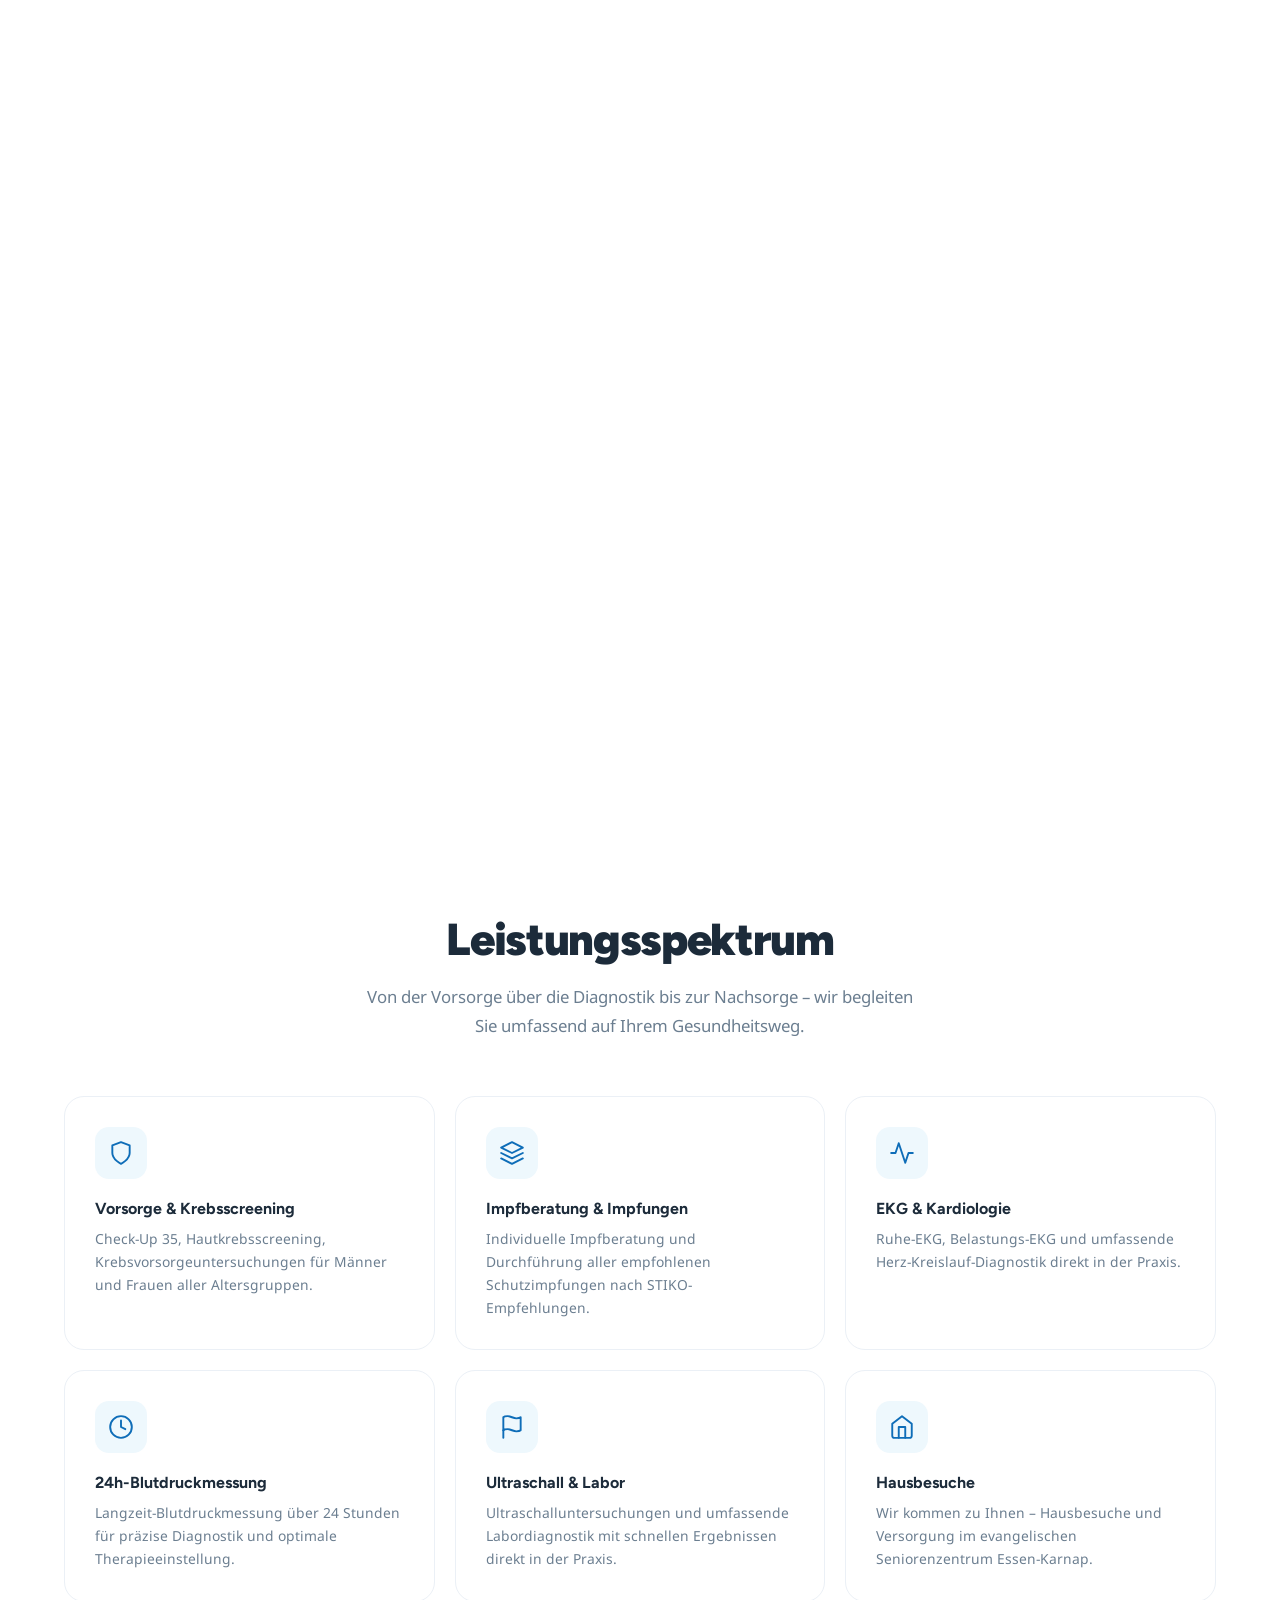
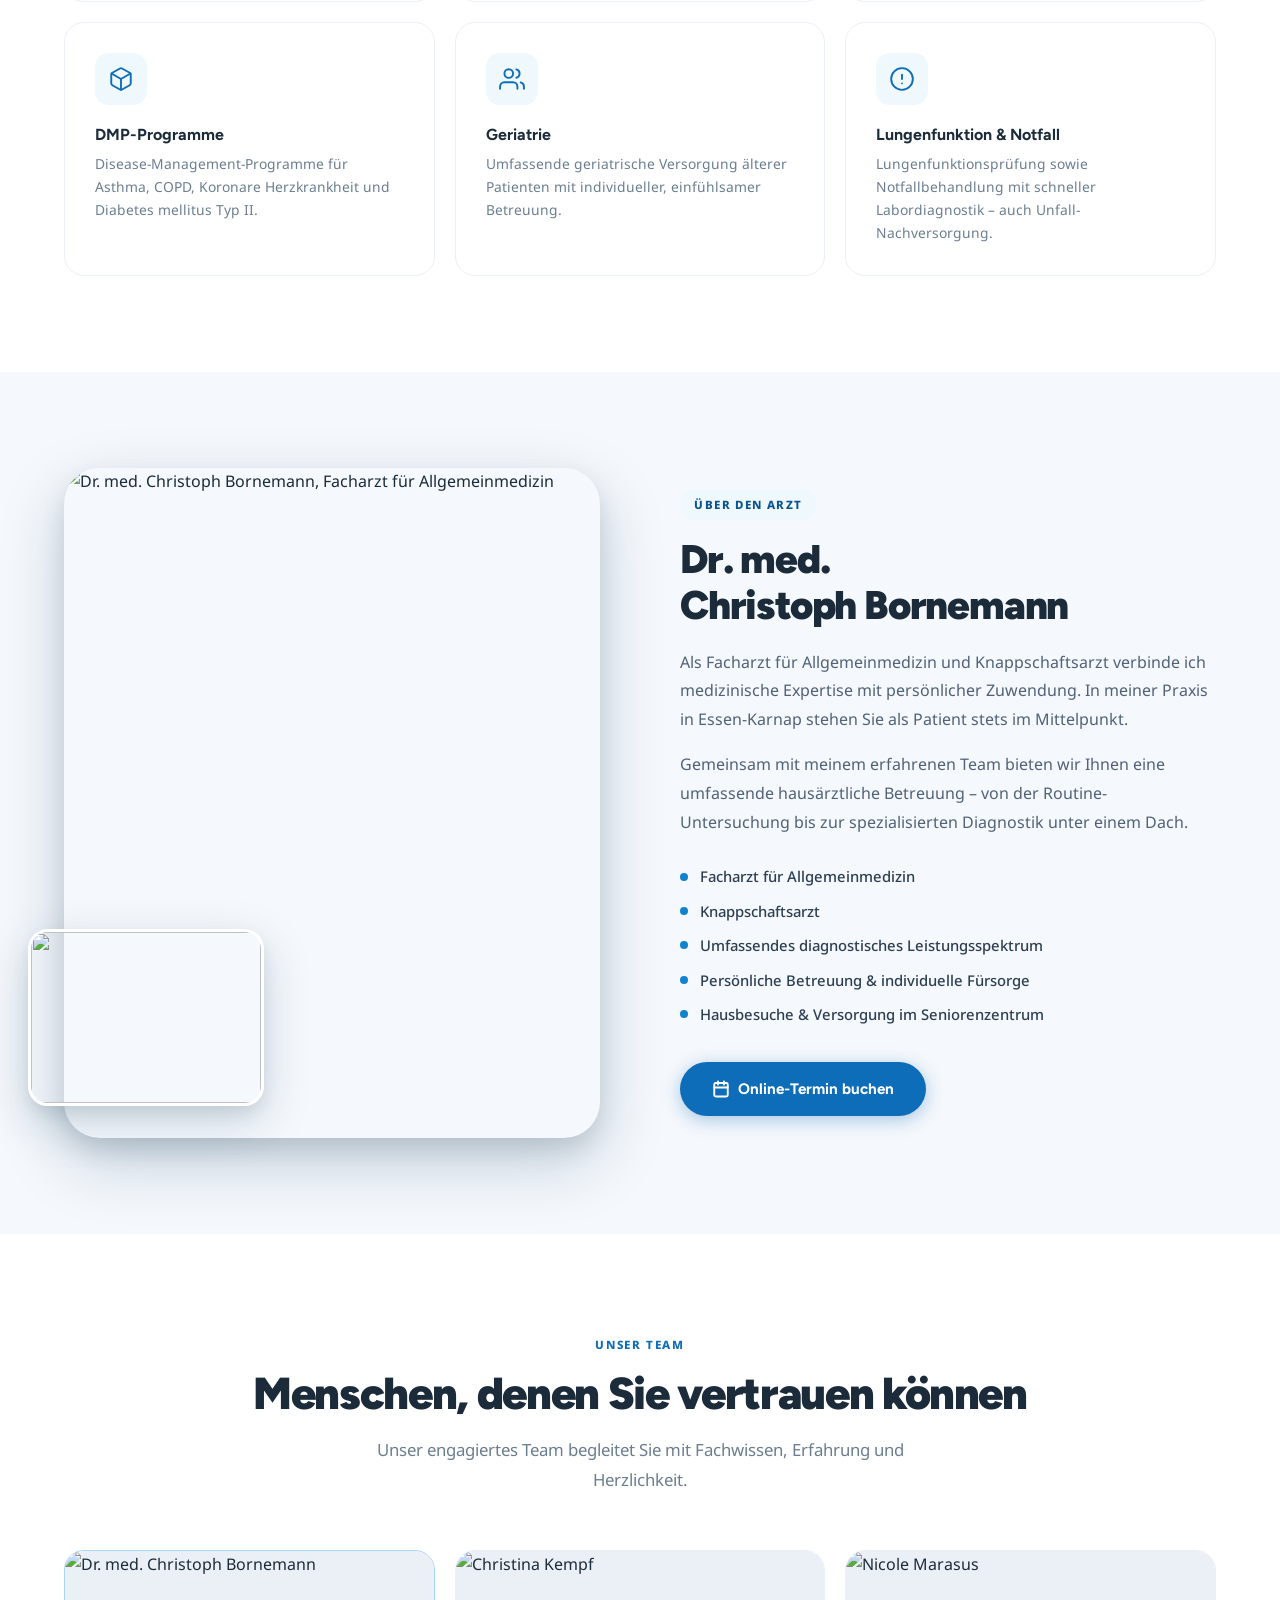
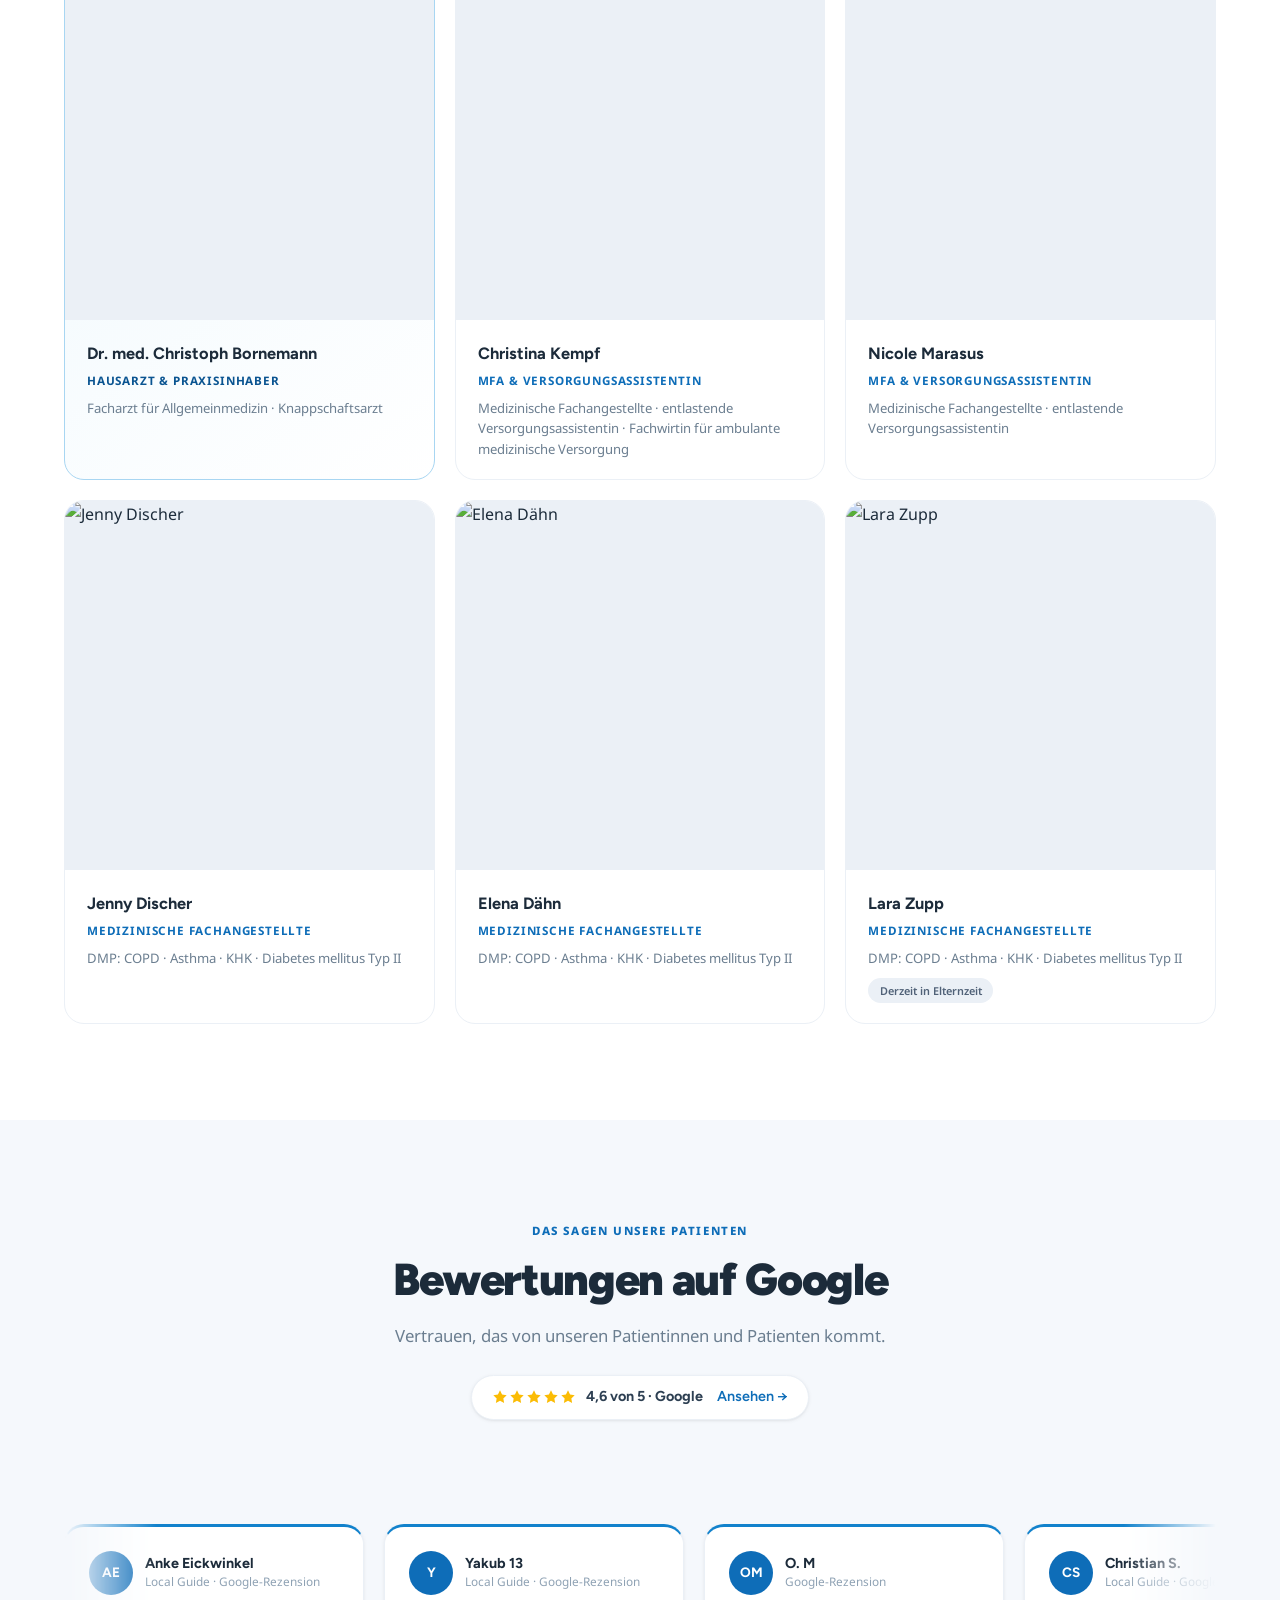
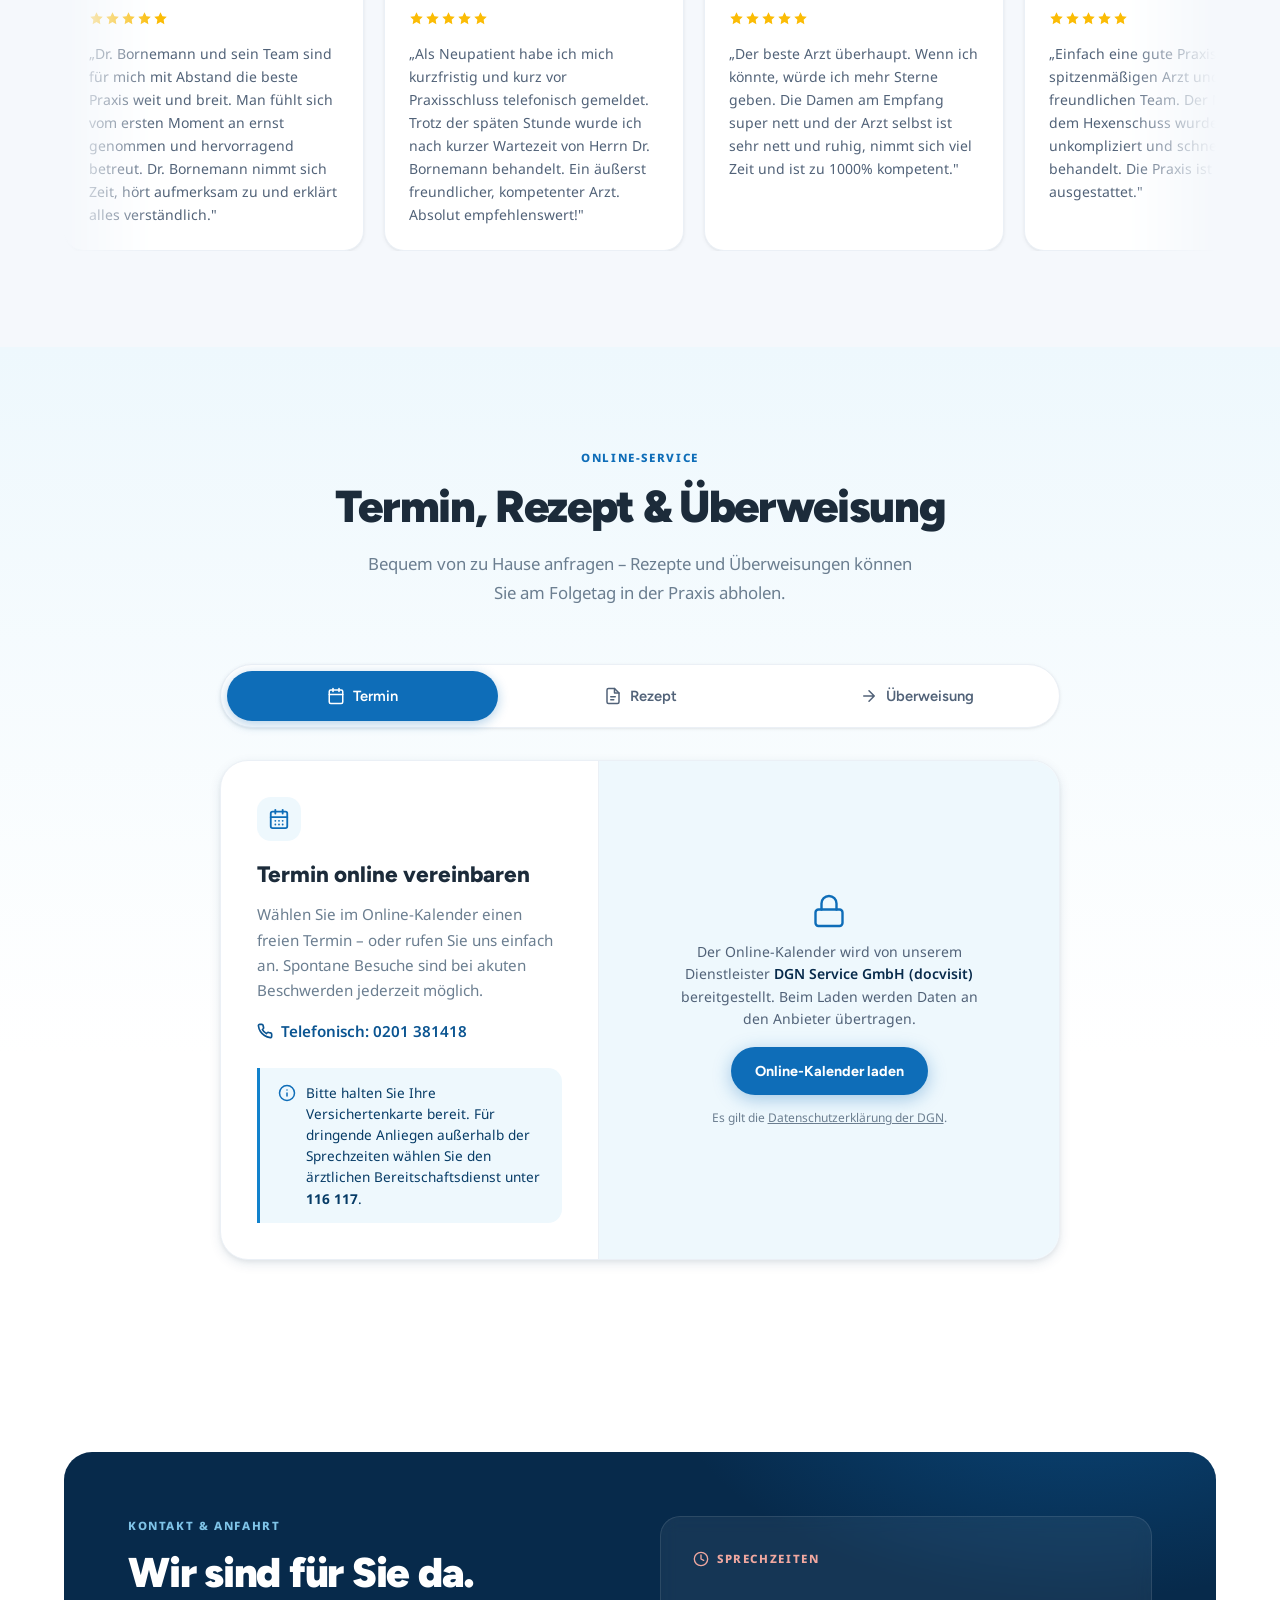
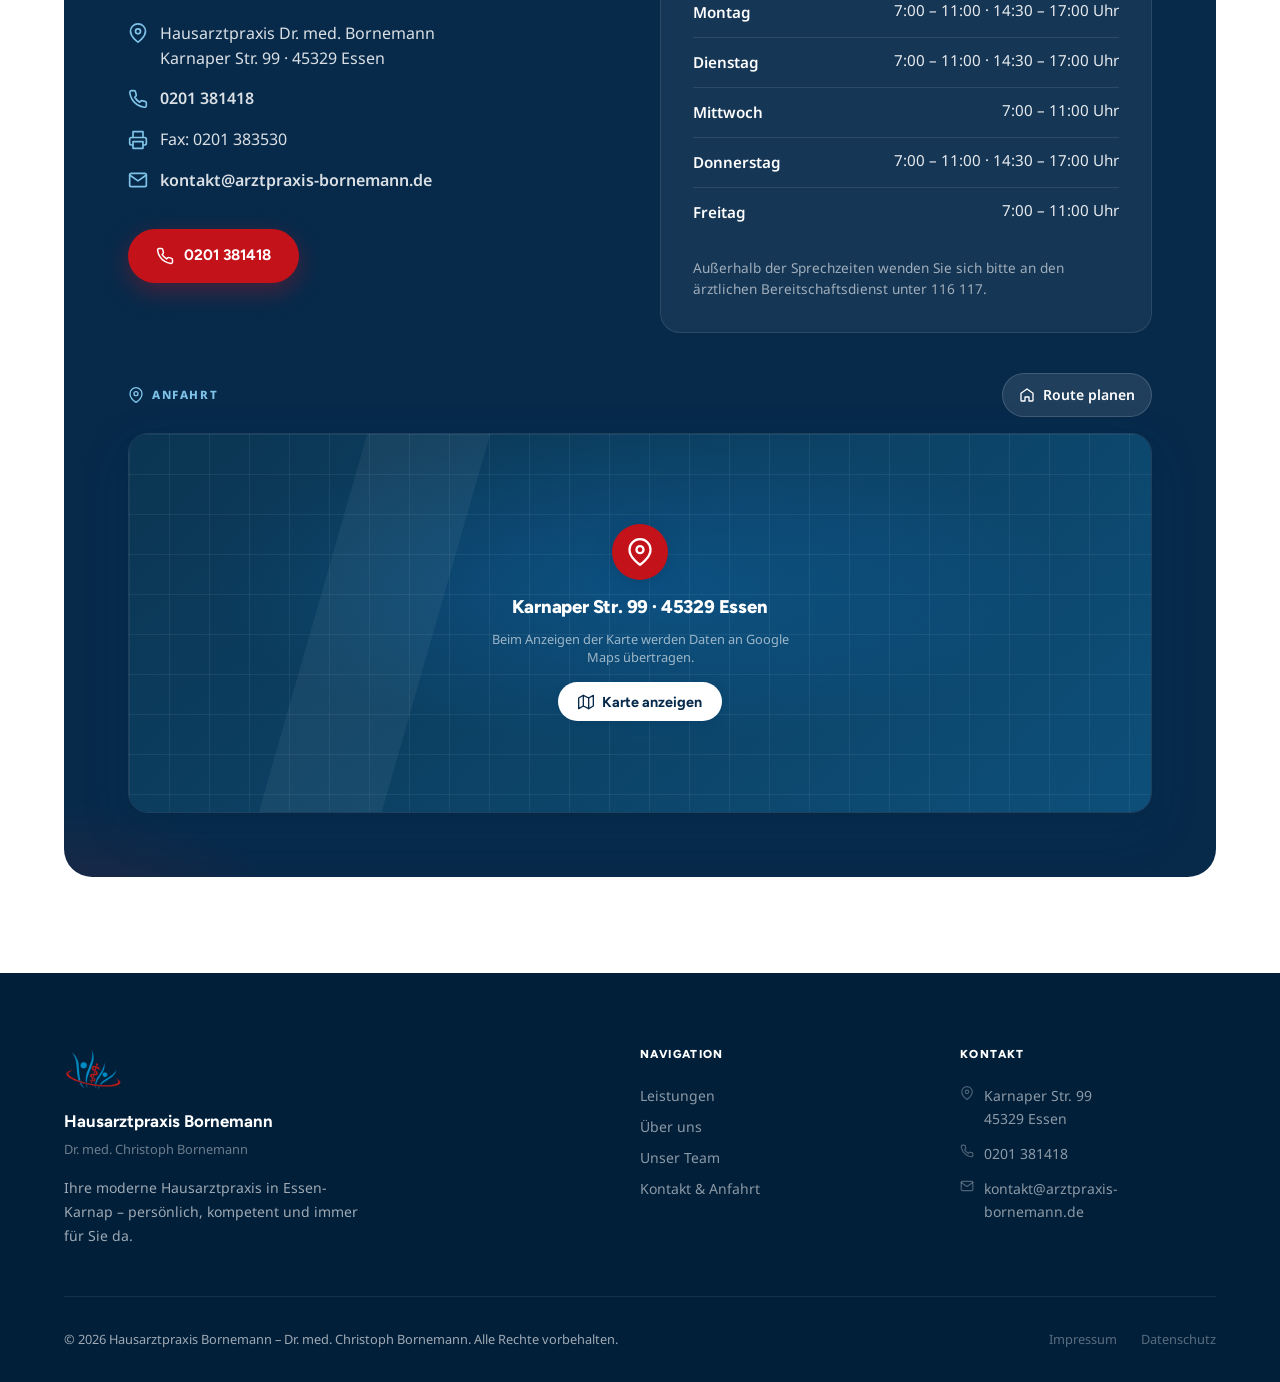
==== index-2.html @ a5355c65 "Variante 2: Footer-Links auf Impressum und Datenschutz setzen" ====
<!DOCTYPE html>
<html lang="de">
<head>
  <meta charset="UTF-8">
  <meta name="viewport" content="width=device-width, initial-scale=1.0">
<meta name="robots" content="noindex, nofollow"><!-- Vorschau auf GitHub Pages – vor dem Livegang entfernen -->
  <meta name="description" content="Hausarztpraxis Bornemann in Essen-Karnap – Dr. med. Christoph Bornemann, Facharzt für Allgemeinmedizin. Persönliche Betreuung, moderne Diagnostik, online Termin vereinbaren.">
  <meta name="theme-color" content="#063B66">
  <title>Hausarztpraxis Bornemann – Dr. med. Christoph Bornemann | Essen</title>

  <link rel="preconnect" href="https://fonts.googleapis.com">
  <link rel="preconnect" href="https://fonts.gstatic.com" crossorigin>
  <link href="https://fonts.googleapis.com/css2?family=Figtree:wght@300;400;500;600;700;800;900&family=Noto+Sans:wght@300;400;500;600;700&display=swap" rel="stylesheet">

  <style>
    /* =========================================
       RESET + CUSTOM PROPERTIES
    ========================================= */
    *, *::before, *::after { box-sizing: border-box; margin: 0; padding: 0; }

    :root {
      --blue-950: #021F3A;
      --blue-900: #072a4b;
      --blue-800: #063B66;
      --blue-700: #0A5491;
      --blue-600: #0E6DB8;
      --blue-500: #1282CC;
      --blue-400: #3A9CD8;
      --blue-300: #6BB8E4;
      --blue-200: #A8D6F2;
      --blue-100: #D6EEFA;
      --blue-50:  #EEF8FD;

      --red-700:  #8F0B12;
      --red-600:  #B01018;
      --red-500:  #C4121A;
      --red-400:  #D63A41;
      --red-100:  #FDE8E9;
      --red-50:   #FFF0F0;

      --gray-950: #0E1923;
      --gray-900: #1C2B3A;
      --gray-800: #2D3F52;
      --gray-700: #3D5166;
      --gray-600: #516278;
      --gray-500: #6B7E90;
      --gray-400: #8FA2B4;
      --gray-300: #B5C4D2;
      --gray-200: #D8E4EE;
      --gray-100: #EBF0F6;
      --gray-50:  #F5F8FC;

      --white:   #FFFFFF;
      --success: #16A34A;

      --font-display: 'Figtree', system-ui, -apple-system, sans-serif;
      --font-body:    'Noto Sans', system-ui, sans-serif;

      --radius-xs: 4px;
      --radius-sm: 8px;
      --radius-md: 14px;
      --radius-lg: 20px;
      --radius-xl: 28px;
      --radius-2xl: 36px;
      --radius-full: 9999px;

      --shadow-xs: 0 1px 2px rgba(0,0,0,.05);
      --shadow-sm: 0 1px 4px rgba(0,0,0,.06), 0 1px 2px rgba(0,0,0,.04);
      --shadow-md: 0 4px 12px rgba(6,59,102,.10), 0 2px 4px rgba(0,0,0,.05);
      --shadow-lg: 0 8px 24px rgba(6,59,102,.14), 0 4px 8px rgba(0,0,0,.06);
      --shadow-xl: 0 16px 48px rgba(6,59,102,.18), 0 8px 16px rgba(0,0,0,.08);
      --shadow-2xl: 0 24px 64px rgba(6,59,102,.22), 0 12px 24px rgba(0,0,0,.10);

      --ease-spring: cubic-bezier(0.16, 1, 0.3, 1);
      --ease-out:    cubic-bezier(0.0, 0, 0.2, 1);
      --ease-in:     cubic-bezier(0.4, 0, 1, 1);

      --nav-h: 76px;
    }

    html {
      scroll-behavior: smooth;
      font-size: 16px;
    }
    body {
      font-family: var(--font-body);
      color: var(--gray-900);
      background: var(--white);
      line-height: 1.65;
      -webkit-font-smoothing: antialiased;
      -moz-osx-font-smoothing: grayscale;
      overflow-x: hidden;
    }
    img  { display: block; max-width: 100%; height: auto; }
    a    { color: inherit; text-decoration: none; }
    ul   { list-style: none; }
    button { cursor: pointer; font-family: inherit; border: none; background: none; }

    /* Skip link */
    .skip-link {
      position: absolute;
      top: -100%;
      left: 1rem;
      padding: .5rem 1rem;
      background: var(--blue-800);
      color: var(--white);
      border-radius: 0 0 var(--radius-sm) var(--radius-sm);
      font-size: .875rem;
      font-weight: 600;
      z-index: 9999;
      transition: top .2s;
    }
    .skip-link:focus { top: 0; }

    /* Utilities */
    .container {
      max-width: 1200px;
      margin: 0 auto;
      padding: 0 1.5rem;
    }
    .sr-only {
      position: absolute;
      width: 1px; height: 1px;
      padding: 0; margin: -1px;
      overflow: hidden;
      clip: rect(0,0,0,0);
      white-space: nowrap;
      border: 0;
    }

    /* =========================================
       SCROLL ANIMATIONS
    ========================================= */
    @media (prefers-reduced-motion: no-preference) {
      .anim-up {
        opacity: 0;
        transform: translateY(28px);
        transition: opacity .65s var(--ease-spring), transform .65s var(--ease-spring);
      }
      .anim-left {
        opacity: 0;
        transform: translateX(-36px);
        transition: opacity .7s var(--ease-spring), transform .7s var(--ease-spring);
      }
      .anim-right {
        opacity: 0;
        transform: translateX(36px);
        transition: opacity .7s var(--ease-spring), transform .7s var(--ease-spring);
      }
      .anim-scale {
        opacity: 0;
        transform: scale(0.96);
        transition: opacity .6s var(--ease-spring), transform .6s var(--ease-spring);
      }
      .anim-up.is-visible,
      .anim-left.is-visible,
      .anim-right.is-visible,
      .anim-scale.is-visible {
        opacity: 1;
        transform: none;
      }
      .d1 { transition-delay: .08s !important; }
      .d2 { transition-delay: .16s !important; }
      .d3 { transition-delay: .24s !important; }
      .d4 { transition-delay: .32s !important; }
      .d5 { transition-delay: .40s !important; }
      .d6 { transition-delay: .48s !important; }
      .d7 { transition-delay: .56s !important; }
    }

    /* =========================================
       NAV
    ========================================= */
    .nav {
      position: fixed;
      inset: 0 0 auto;
      z-index: 900;
      height: var(--nav-h);
      display: flex;
      align-items: center;
      transition:
        background .3s var(--ease-out),
        backdrop-filter .3s var(--ease-out),
        box-shadow .3s var(--ease-out),
        height .3s var(--ease-out);
    }
    .nav > .container { width: 100%; }
    .nav.stuck {
      background: rgba(255,255,255,.94);
      backdrop-filter: blur(20px) saturate(180%);
      -webkit-backdrop-filter: blur(20px) saturate(180%);
      box-shadow: 0 1px 0 rgba(0,0,0,.06), 0 4px 20px rgba(6,59,102,.07);
      height: 62px;
    }
    .nav-wrap {
      height: 100%;
      display: flex;
      align-items: center;
      justify-content: space-between;
      gap: 1.5rem;
    }

    /* Logo */
    .nav-logo {
      display: flex;
      align-items: center;
      gap: .875rem;
      flex-shrink: 0;
    }
    .nav-logo-img {
      width: 58px;
      height: 58px;
      object-fit: contain;
      transition: width .3s, height .3s;
    }
    .nav.stuck .nav-logo-img { width: 46px; height: 46px; }
    .nav-logo-stack {
      display: flex;
      flex-direction: column;
      line-height: 1.25;
    }
    .nav-logo-name {
      font-family: var(--font-display);
      font-weight: 700;
      font-size: .975rem;
      color: var(--blue-900);
    }
    .nav-logo-title {
      font-size: .7rem;
      font-weight: 400;
      color: var(--gray-600);
    }

    /* Desktop links */
    .nav-links {
      display: flex;
      align-items: center;
      gap: .25rem;
    }
    .nav-links a {
      font-family: var(--font-display);
      font-weight: 500;
      font-size: .84rem;
      white-space: nowrap;
      color: var(--gray-700);
      padding: .5rem .6rem;
      border-radius: var(--radius-sm);
      transition: color .15s, background .15s;
      min-height: 44px;
      display: flex;
      align-items: center;
    }
    .nav-links a:hover, .nav-links a:focus-visible {
      color: var(--blue-700);
      background: var(--blue-50);
    }

    /* Nav CTA */
    .nav-cta {
      font-family: var(--font-display);
      font-weight: 700;
      font-size: .85rem;
      padding: .625rem 1.25rem;
      min-height: 44px;
      border-radius: var(--radius-full);
      display: inline-flex;
      align-items: center;
      gap: .4rem;
      white-space: nowrap;
      background: var(--blue-600);
      color: var(--white);
      box-shadow: 0 2px 8px rgba(6,59,102,.18);
      transition: transform .15s var(--ease-spring), box-shadow .15s;
    }
    .nav-cta:hover, .nav-cta:focus-visible {
      transform: translateY(-1px);
      box-shadow: 0 6px 20px rgba(10,84,145,.35);
    }
    .nav-cta svg { flex-shrink: 0; }

    /* Hamburger */
    .nav-burger {
      display: none;
      flex-direction: column;
      gap: 5px;
      width: 44px; height: 44px;
      align-items: center;
      justify-content: center;
      border-radius: var(--radius-sm);
      transition: background .15s;
    }
    .nav-burger:hover { background: var(--blue-50); }
    .nav-burger span {
      display: block;
      width: 22px; height: 2px;
      background: var(--gray-700);
      border-radius: 2px;
      transition: transform .3s, opacity .3s;
    }
    .nav-burger[aria-expanded="true"] span:nth-child(1) { transform: translateY(7px) rotate(45deg); }
    .nav-burger[aria-expanded="true"] span:nth-child(2) { opacity: 0; transform: scaleX(0); }
    .nav-burger[aria-expanded="true"] span:nth-child(3) { transform: translateY(-7px) rotate(-45deg); }

    /* Mobile drawer */
    .nav-drawer {
      position: absolute;
      top: 100%; left: 0; right: 0;
      background: var(--white);
      padding: .75rem 1rem 1.25rem;
      box-shadow: 0 8px 24px rgba(0,0,0,.12);
      border-top: 1px solid var(--gray-100);
      display: none;
      flex-direction: column;
      gap: .25rem;
    }
    .nav-drawer.open { display: flex; }
    .nav-drawer a {
      font-family: var(--font-display);
      font-weight: 500;
      font-size: 1rem;
      color: var(--gray-800);
      padding: .75rem 1rem;
      border-radius: var(--radius-md);
      transition: background .15s, color .15s;
      min-height: 44px;
      display: flex;
      align-items: center;
    }
    .nav-drawer a:hover { background: var(--blue-50); color: var(--blue-700); }
    .nav-drawer .drawer-cta {
      margin-top: .5rem;
      background: var(--blue-600);
      color: var(--white);
      justify-content: center;
      font-weight: 700;
      border-radius: var(--radius-full);
    }
    .nav-drawer .drawer-cta:hover { background: var(--blue-700); }

    /* =========================================
       HERO
    ========================================= */
    .hero {
      position: relative;
      /* the hero photo (assets/team-foto-hero.jpg) is 1421×780 — capping the
         box at 780px keeps cover-fit close to 1:1 so nobody gets cropped out */
      min-height: min(100dvh, 780px);
      display: flex;
      align-items: flex-end;   /* copy sits in the lower half, over the scrubs and the white fade */
      overflow: hidden;
      background: var(--gray-100);
      padding-top: var(--nav-h);
    }
    /* flex child: keep the container full width, otherwise it shrink-wraps
       the copy and floats it to the middle of the photo */
    .hero > .container { width: 100%; }

    /* Full-bleed team photo behind the hero content */
    .hero-bg-photo {
      position: absolute;
      inset: 0;
      z-index: 0;
    }
    .hero-bg-photo picture {
      display: block;
      width: 100%;
      height: 100%;
    }
    .hero-bg-photo img {
      width: 100%;
      height: 100%;
      object-fit: cover;
      /* faces sit in the middle band of the photo — keep them there when
         wide monitors crop the top/bottom edge */
      object-position: center 45%;
    }
    /* No colour wash over the photo — only a soft white veil on the copy
       column so navy text stays readable over the light wall and scrubs,
       plus a thin fade under the transparent nav. Both dissolve to nothing
       before the middle of the frame, so the team stays fully visible. */
    .hero-bg-overlay {
      position: absolute;
      inset: 0;
      background:
        linear-gradient(180deg, rgba(255,255,255,.72) 0%, rgba(255,255,255,0) 18%),
        linear-gradient(0deg, var(--white) 0%, rgba(255,255,255,.55) 9%, rgba(255,255,255,0) 22%),
        linear-gradient(90deg, rgba(255,255,255,.84) 0%, rgba(255,255,255,.68) 28%, rgba(255,255,255,.28) 48%, rgba(255,255,255,0) 64%);
    }

    .hero-inner {
      position: relative;
      z-index: 1;
      display: grid;
      grid-template-columns: minmax(0, 560px);
      padding: 3rem 0 5rem;
      width: 100%;
    }

    /* Hero — Left */
    .hero-pill {
      display: inline-flex;
      align-items: center;
      gap: .5rem;
      padding: .35rem 1rem .35rem .75rem;
      background: rgba(255,255,255,.72);
      border: 1px solid rgba(6,59,102,.14);
      border-radius: var(--radius-full);
      font-size: .78rem;
      font-weight: 600;
      color: var(--blue-900);
      margin-bottom: 1.5rem;
      backdrop-filter: blur(8px);
      letter-spacing: .02em;
    }
    .hero-pulse {
      width: 7px; height: 7px;
      background: var(--success);
      border-radius: 50%;
      flex-shrink: 0;
      animation: pulse 2.2s ease-in-out infinite;
    }
    @keyframes pulse {
      0%, 100% { opacity: 1; box-shadow: 0 0 0 0 rgba(22,163,74,.45); }
      50%       { opacity: .7; box-shadow: 0 0 0 5px rgba(22,163,74,0); }
    }

    .hero-h1 {
      font-family: var(--font-display);
      font-size: clamp(2.4rem, 5.5vw, 4rem);
      font-weight: 900;
      line-height: 1.08;
      color: var(--blue-950);
      letter-spacing: -.03em;
      margin-bottom: 1.375rem;
    }
    .hero-h1 em {
      font-style: normal;
      color: var(--blue-600);
    }

    .hero-lead {
      font-size: 1.075rem;
      color: var(--gray-700);
      line-height: 1.75;
      max-width: 490px;
      margin-bottom: 2.5rem;
    }

    .hero-btns {
      display: flex;
      flex-wrap: wrap;
      gap: .875rem;
    }
    .btn-hero-primary {
      display: inline-flex;
      align-items: center;
      gap: .5rem;
      padding: .9rem 2rem;
      min-height: 52px;
      background: var(--blue-600);
      color: var(--white);
      font-family: var(--font-display);
      font-weight: 700;
      font-size: .95rem;
      border-radius: var(--radius-full);
      box-shadow: 0 4px 20px rgba(6,59,102,.22);
      transition: transform .15s var(--ease-spring), box-shadow .15s, background .15s;
    }
    .btn-hero-primary:hover, .btn-hero-primary:focus-visible {
      background: var(--blue-700);
      transform: translateY(-2px);
      box-shadow: 0 8px 32px rgba(6,59,102,.28);
    }
    .btn-hero-primary:active { transform: translateY(0); }
    .btn-hero-ghost {
      display: inline-flex;
      align-items: center;
      gap: .5rem;
      padding: .9rem 2rem;
      min-height: 52px;
      background: rgba(255,255,255,.78);
      border: 1.5px solid rgba(6,59,102,.16);
      color: var(--blue-900);
      font-family: var(--font-display);
      font-weight: 600;
      font-size: .95rem;
      border-radius: var(--radius-full);
      backdrop-filter: blur(8px);
      transition: background .15s, border-color .15s, transform .15s var(--ease-spring);
    }
    .btn-hero-ghost:hover, .btn-hero-ghost:focus-visible {
      background: var(--white);
      border-color: var(--blue-600);
      transform: translateY(-1px);
    }
    .btn-hero-ghost:active { transform: translateY(0); }

    /* =========================================
       LOADING SCREEN (animated logo)
    ========================================= */
    .loader {
      position: fixed;
      inset: 0;
      z-index: 9999;
      background: var(--white);
      display: flex;
      align-items: center;
      justify-content: center;
      transition: opacity .3s var(--ease-out), visibility .3s var(--ease-out);
    }
    .loader.hidden {
      opacity: 0;
      visibility: hidden;
    }
    .loader video {
      width: min(420px, 78vw);
      height: auto;
      border-radius: var(--radius-lg);
    }
    /* Lock scroll while loader is visible */
    body.loading {
      overflow: hidden;
      height: 100vh;
    }

    /* Hero load animations */
    @media (prefers-reduced-motion: no-preference) {
      .h-anim { opacity: 0; transform: translateY(22px); animation: h-in .7s var(--ease-spring) forwards; }
      .h-anim:nth-child(1) { animation-delay: .05s; }
      .h-anim:nth-child(2) { animation-delay: .13s; }
      .h-anim:nth-child(3) { animation-delay: .21s; }
      .h-anim:nth-child(4) { animation-delay: .29s; }
      .h-anim:nth-child(5) { animation-delay: .37s; }
      @keyframes h-in { to { opacity: 1; transform: none; } }

    }

    /* =========================================
       SECTION SHELL
    ========================================= */
    .section {
      padding: 6rem 0;
    }
    .section-alt { background: var(--gray-50); }

    .section-kicker {
      display: inline-block;
      font-size: .72rem;
      font-weight: 800;
      text-transform: uppercase;
      letter-spacing: .14em;
      color: var(--blue-600);
      margin-bottom: .875rem;
    }
    .section-h2 {
      font-family: var(--font-display);
      font-size: clamp(1.8rem, 4vw, 2.8rem);
      font-weight: 900;
      letter-spacing: -.03em;
      line-height: 1.15;
      color: var(--gray-900);
      margin-bottom: 1rem;
    }
    .section-lead {
      font-size: 1.05rem;
      color: var(--gray-500);
      line-height: 1.75;
      max-width: 560px;
    }
    .section-hdr { text-align: center; margin-bottom: 3.5rem; }
    .section-hdr .section-lead { margin: 0 auto; }

    /* =========================================
       SERVICES GRID
    ========================================= */
    .services-grid {
      display: grid;
      grid-template-columns: repeat(3, 1fr);
      gap: 1.25rem;
    }
    .svc-card {
      background: var(--white);
      border: 1px solid var(--gray-100);
      border-radius: var(--radius-lg);
      padding: 1.875rem;
      transition:
        transform .25s var(--ease-spring),
        box-shadow .25s var(--ease-spring),
        border-color .25s;
    }
    .svc-card:hover {
      transform: translateY(-5px);
      box-shadow: var(--shadow-lg);
      border-color: var(--blue-200);
    }
    .svc-ico {
      width: 52px; height: 52px;
      background: var(--blue-50);
      border-radius: var(--radius-md);
      display: flex;
      align-items: center;
      justify-content: center;
      margin-bottom: 1.25rem;
      color: var(--blue-600);
      transition: background .25s, transform .25s var(--ease-spring);
    }
    .svc-card:hover .svc-ico {
      background: var(--blue-100);
      transform: scale(1.06);
    }
    .svc-ico svg { width: 26px; height: 26px; stroke-width: 1.75; }
    .svc-name {
      font-family: var(--font-display);
      font-weight: 700;
      font-size: 1rem;
      color: var(--gray-900);
      margin-bottom: .5rem;
      line-height: 1.3;
    }
    .svc-desc {
      font-size: .865rem;
      color: var(--gray-500);
      line-height: 1.65;
    }

    /* =========================================
       ABOUT
    ========================================= */
    .about-grid {
      display: grid;
      grid-template-columns: 1fr 1fr;
      gap: 5rem;
      align-items: center;
    }
    .about-frame {
      position: relative;
    }
    .about-img-main {
      border-radius: var(--radius-2xl);
      overflow: hidden;
      aspect-ratio: 4 / 5;
      box-shadow: var(--shadow-2xl);
    }
    .about-img-main img {
      width: 100%; height: 100%;
      object-fit: cover;
      object-position: center top;
      transition: transform .6s var(--ease-spring);
    }
    .about-img-main:hover img { transform: scale(1.03); }

    /* Accent shape */
    .about-accent {
      position: absolute;
      right: -2rem;
      bottom: -2rem;
      width: 60%;
      aspect-ratio: 1;
      background: var(--blue-500);
      border-radius: var(--radius-xl);
      opacity: .1;
      z-index: -1;
    }

    /* Reception inset */
    .about-inset {
      position: absolute;
      bottom: 2rem;
      left: -2.25rem;
      width: 44%;
      border-radius: var(--radius-lg);
      overflow: hidden;
      box-shadow: var(--shadow-xl);
      border: 3px solid var(--white);
      aspect-ratio: 4/3;
    }
    .about-inset img {
      width: 100%; height: 100%;
      object-fit: cover;
    }

    .about-tag {
      display: inline-block;
      background: var(--blue-50);
      color: var(--blue-700);
      font-size: .72rem;
      font-weight: 800;
      text-transform: uppercase;
      letter-spacing: .12em;
      padding: .35rem .9rem;
      border-radius: var(--radius-full);
      margin-bottom: 1rem;
    }
    .about-h2 {
      font-family: var(--font-display);
      font-size: clamp(1.75rem, 3.5vw, 2.5rem);
      font-weight: 900;
      letter-spacing: -.03em;
      line-height: 1.15;
      color: var(--gray-900);
      margin-bottom: 1.25rem;
    }
    .about-p {
      font-size: 1rem;
      color: var(--gray-600);
      line-height: 1.8;
      margin-bottom: 1rem;
    }
    .about-quals {
      display: flex;
      flex-direction: column;
      gap: .625rem;
      margin: 1.75rem 0 2.25rem;
    }
    .about-qual {
      display: flex;
      align-items: center;
      gap: .75rem;
      font-size: .925rem;
      color: var(--gray-800);
      font-weight: 500;
    }
    .about-qual::before {
      content: '';
      width: 8px; height: 8px;
      background: var(--blue-500);
      border-radius: 50%;
      flex-shrink: 0;
    }

    .btn-solid {
      display: inline-flex;
      align-items: center;
      gap: .5rem;
      padding: .9rem 2rem;
      min-height: 52px;
      background: var(--blue-600);
      color: var(--white);
      font-family: var(--font-display);
      font-weight: 700;
      font-size: .95rem;
      border-radius: var(--radius-full);
      box-shadow: 0 4px 18px rgba(14,109,184,.35);
      transition: background .15s, transform .15s var(--ease-spring), box-shadow .15s;
    }
    .btn-solid:hover, .btn-solid:focus-visible {
      background: var(--blue-700);
      transform: translateY(-2px);
      box-shadow: 0 8px 28px rgba(14,109,184,.45);
    }

    /* =========================================
       TEAM
    ========================================= */
    .team-grid {
      display: grid;
      grid-template-columns: repeat(3, 1fr);
      gap: 1.25rem;
    }
    .team-card {
      background: var(--white);
      border-radius: var(--radius-lg);
      overflow: hidden;
      border: 1px solid var(--gray-100);
      transition: transform .25s var(--ease-spring), box-shadow .25s;
    }
    .team-card:hover {
      transform: translateY(-5px);
      box-shadow: var(--shadow-lg);
    }
    .team-thumb {
      aspect-ratio: 1;
      overflow: hidden;
      background: var(--gray-100);
      position: relative;
    }
    .team-thumb img {
      width: 100%; height: 100%;
      object-fit: cover;
      object-position: center top;
      transition: transform .5s var(--ease-spring);
    }
    .team-card:hover .team-thumb img { transform: scale(1.06); }
    .team-info {
      padding: 1.25rem 1.375rem;
    }
    .team-name {
      font-family: var(--font-display);
      font-weight: 700;
      font-size: 1.025rem;
      color: var(--gray-900);
      margin-bottom: .25rem;
    }
    .team-role {
      font-size: .73rem;
      font-weight: 700;
      text-transform: uppercase;
      letter-spacing: .07em;
      color: var(--blue-600);
      margin-bottom: .5rem;
    }
    .team-quals {
      font-size: .82rem;
      color: var(--gray-500);
      line-height: 1.55;
    }
    .team-badge {
      display: inline-block;
      margin-top: .625rem;
      padding: .2rem .7rem;
      background: var(--gray-100);
      color: var(--gray-600);
      font-size: .68rem;
      font-weight: 600;
      border-radius: var(--radius-full);
    }
    .team-card-lead {
      border-color: var(--blue-200);
      background: linear-gradient(145deg, var(--blue-50), var(--white));
    }
    .team-card-lead .team-role { color: var(--blue-700); }

    /* =========================================
       KONTAKT — dark card: address, hours, click-to-load map (matches index.html)
    ========================================= */
    .kontakt-card {
      position: relative;
      overflow: hidden;
      background: var(--blue-900);
      border-radius: 28px;
      color: rgba(255,255,255,.85);
    }
    /* fine grain so the flat navy doesn't band */
    .kontakt-card::after {
      content: ''; position: absolute; inset: 0; pointer-events: none; opacity: .5; mix-blend-mode: multiply;
      background-image: url("data:image/svg+xml,%3Csvg viewBox='0 0 200 200' xmlns='http://www.w3.org/2000/svg'%3E%3Cfilter id='n'%3E%3CfeTurbulence type='fractalNoise' baseFrequency='0.9' numOctaves='2'/%3E%3CfeColorMatrix values='0 0 0 0 0.05 0 0 0 0 0.23 0 0 0 0 0.34 0 0 0 0.035 0'/%3E%3C/filter%3E%3Crect width='200' height='200' filter='url(%23n)'/%3E%3C/svg%3E");
    }
    .kontakt-glow {
      position: absolute; inset: 0; pointer-events: none;
      background:
        radial-gradient(44rem 26rem at 88% -10%, rgba(14,109,184,.45), transparent 60%),
        radial-gradient(30rem 20rem at 0% 110%, rgba(196,18,26,.22), transparent 55%);
    }
    .kontakt-grid {
      position: relative; z-index: 1;
      display: grid; grid-template-columns: 1fr 1fr; gap: 2.5rem;
      padding: 4rem;
    }
    .kontakt-kicker {
      display: block; font-size: .72rem; font-weight: 800; text-transform: uppercase;
      letter-spacing: .14em; color: #7FC4E8; margin-bottom: .875rem;
    }
    .kontakt-h2 {
      font-family: var(--font-display);
      font-size: clamp(1.8rem, 4vw, 2.6rem); font-weight: 900; letter-spacing: -.03em; line-height: 1.15;
      color: var(--white); margin-bottom: 1.5rem;
    }
    .kontakt-adresse { font-style: normal; display: flex; flex-direction: column; gap: 1rem; font-size: 1rem; }
    .kontakt-adresse p { display: flex; gap: .75rem; align-items: flex-start; line-height: 1.55; }
    .kontakt-adresse svg { width: 20px; height: 20px; flex-shrink: 0; color: #7FC4E8; margin-top: .15rem; }
    .kontakt-adresse a { color: inherit; font-weight: 600; transition: color .15s; }
    .kontakt-adresse a:hover, .kontakt-adresse a:focus-visible { color: var(--white); text-decoration: underline; }
    .kontakt-cta {
      margin-top: 2.25rem;
      display: inline-flex; align-items: center; gap: .6rem;
      padding: .9rem 1.75rem; min-height: 52px;
      background: var(--red-500); color: var(--white);
      font-family: var(--font-display); font-weight: 700; font-size: .95rem;
      border-radius: var(--radius-full);
      box-shadow: 0 8px 24px rgba(196,18,26,.35);
      transition: background .15s, transform .15s var(--ease-spring);
    }
    .kontakt-cta:hover, .kontakt-cta:focus-visible { background: var(--red-600); transform: translateY(-2px); }
    .kontakt-cta:active { transform: translateY(0); }
    .kontakt-cta svg { width: 18px; height: 18px; flex-shrink: 0; }

    .kontakt-zeiten {
      align-self: start;
      background: rgba(255,255,255,.06);
      border: 1px solid rgba(255,255,255,.1);
      border-radius: var(--radius-lg);
      padding: 2rem;
      -webkit-backdrop-filter: blur(8px); backdrop-filter: blur(8px);
    }
    .kontakt-zeiten-hd {
      display: flex; align-items: center; gap: .5rem;
      font-size: .72rem; font-weight: 800; text-transform: uppercase; letter-spacing: .14em;
      color: #F0A8A0; margin-bottom: 1.25rem;
    }
    .kontakt-zeiten-hd svg { width: 16px; height: 16px; }
    .kontakt-tbl { width: 100%; border-collapse: collapse; font-size: .95rem; color: rgba(255,255,255,.9); }
    .kontakt-tbl tr { border-bottom: 1px solid rgba(255,255,255,.1); }
    .kontakt-tbl tr:last-child { border-bottom: 0; }
    .kontakt-tbl td { padding: .75rem 0; vertical-align: top; }
    .kontakt-tbl td:first-child { font-weight: 600; color: var(--white); }
    .kontakt-tbl td:last-child { text-align: right; line-height: 1.4; }
    .kontakt-tbl .br-m { display: none; }
    .kontakt-zeiten-note { margin-top: 1.25rem; font-size: .85rem; color: rgba(255,255,255,.6); line-height: 1.55; }

    .kontakt-karte-wrap { grid-column: 1 / -1; }
    .kontakt-karte-hd { display: flex; align-items: center; justify-content: space-between; gap: 1rem; flex-wrap: wrap; margin-bottom: 1rem; }
    .kontakt-karte-hd p {
      display: flex; align-items: center; gap: .5rem;
      font-size: .72rem; font-weight: 800; text-transform: uppercase; letter-spacing: .14em; color: #7FC4E8;
    }
    .kontakt-karte-hd p svg { width: 16px; height: 16px; }
    .kontakt-route {
      display: inline-flex; align-items: center; gap: .5rem;
      font-size: .875rem; font-weight: 600; color: var(--white);
      background: rgba(255,255,255,.1); border: 1px solid rgba(255,255,255,.15);
      padding: .6rem 1rem; border-radius: var(--radius-full);
      transition: background .15s, transform .15s var(--ease-spring);
    }
    .kontakt-route:hover, .kontakt-route:focus-visible { background: rgba(255,255,255,.2); }
    .kontakt-route:active { transform: scale(.97); }
    .kontakt-route svg { width: 16px; height: 16px; }
    .kontakt-karte {
      position: relative; height: 380px;
      border-radius: var(--radius-lg); overflow: hidden;
      border: 1px solid rgba(255,255,255,.1); box-shadow: var(--shadow-xl);
    }
    .kontakt-karte iframe { width: 100%; height: 100%; border: 0; display: block; }
    /* map cover: Google Maps loads only after this click */
    .karten-cover {
      position: absolute; inset: 0; width: 100%; height: 100%;
      display: flex; flex-direction: column; align-items: center; justify-content: center; gap: .75rem;
      text-align: center; padding: 1.5rem; color: var(--white); cursor: pointer;
      background:
        linear-gradient(rgba(255,255,255,.06) 1px, transparent 1px),
        linear-gradient(90deg, rgba(255,255,255,.06) 1px, transparent 1px),
        radial-gradient(60% 60% at 50% 40%, rgba(14,109,184,.35), transparent 70%),
        linear-gradient(140deg, #0b3552, #0d4f79);
      background-size: 40px 40px, 40px 40px, 100% 100%, 100% 100%;
      transition: filter .3s;
    }
    .karten-cover:hover, .karten-cover:focus-visible { filter: brightness(1.1); }
    .karten-cover::after {
      content: ''; position: absolute; left: 18%; top: 0; bottom: 0; width: 12%;
      background: rgba(255,255,255,.05); transform: skewX(-16deg); pointer-events: none;
    }
    .karten-cover > * { position: relative; }
    .karten-pin {
      width: 56px; height: 56px; border-radius: 50%; background: var(--red-500);
      display: flex; align-items: center; justify-content: center; box-shadow: var(--shadow-lg); margin-bottom: .25rem;
    }
    .karten-pin svg { width: 28px; height: 28px; }
    .karten-adresse { font-family: var(--font-display); font-weight: 800; font-size: 1.15rem; letter-spacing: -.01em; }
    .karten-hinweis { font-size: .8rem; color: rgba(255,255,255,.6); max-width: 20rem; }
    .karten-btn {
      margin-top: .25rem; display: inline-flex; align-items: center; gap: .5rem;
      background: var(--white); color: var(--blue-900);
      font-family: var(--font-display); font-weight: 700; font-size: .9rem;
      padding: .65rem 1.25rem; border-radius: var(--radius-full); box-shadow: var(--shadow-md);
      transition: background .15s;
    }
    .karten-cover:hover .karten-btn { background: var(--blue-50); }
    .karten-btn svg { width: 16px; height: 16px; }
    @media (max-width: 1024px) {
      .kontakt-grid { grid-template-columns: 1fr; padding: 3rem; }
    }
    @media (max-width: 768px) {
      .kontakt-grid { padding: 1.5rem; gap: 2rem; }
      .kontakt-zeiten { padding: 1.25rem; }
      .kontakt-tbl { font-size: .9rem; }
      .kontakt-tbl .dot { display: none; }
      .kontakt-tbl .br-m { display: inline; }
      .kontakt-karte { height: 300px; }
    }

    /* =========================================
       FOOTER    /* =========================================
       FOOTER
    ========================================= */
    .footer {
      background: var(--blue-950);
      color: rgba(255,255,255,.62);
      padding: 4.5rem 0 2rem;
    }
    .footer-grid {
      display: grid;
      grid-template-columns: 2fr 1fr 1fr;
      gap: 4rem;
      padding-bottom: 3rem;
      margin-bottom: 2rem;
      border-bottom: 1px solid rgba(255,255,255,.08);
    }
    .footer-logo-img {
      width: 58px;
      margin-bottom: 1.125rem;
    }
    .footer-brand-name {
      font-family: var(--font-display);
      font-weight: 700;
      font-size: 1.05rem;
      color: var(--white);
      margin-bottom: .25rem;
    }
    .footer-brand-sub {
      font-size: .8rem;
      color: rgba(255,255,255,.42);
      margin-bottom: 1rem;
    }
    .footer-brand-desc {
      font-size: .875rem;
      line-height: 1.7;
      max-width: 300px;
    }
    .footer-col-hd {
      font-family: var(--font-display);
      font-size: .72rem;
      font-weight: 800;
      text-transform: uppercase;
      letter-spacing: .12em;
      color: var(--white);
      margin-bottom: 1.25rem;
    }
    .footer-nav {
      display: flex;
      flex-direction: column;
      gap: .5rem;
    }
    .footer-nav a {
      font-size: .875rem;
      color: rgba(255,255,255,.55);
      transition: color .15s;
    }
    .footer-nav a:hover { color: var(--white); }
    .footer-contact-row {
      display: flex;
      gap: .625rem;
      align-items: flex-start;
      font-size: .875rem;
      color: rgba(255,255,255,.55);
      margin-bottom: .75rem;
    }
    .footer-contact-row svg {
      flex-shrink: 0;
      margin-top: .15rem;
      color: rgba(255,255,255,.3);
    }
    /* let long text (e-mail address) shrink & wrap instead of overflowing */
    .footer-contact-row span {
      min-width: 0;
      overflow-wrap: anywhere;
    }
    .footer-contact-row a { color: inherit; }
    .footer-contact-row a:hover { color: rgba(255,255,255,.9); }
    .footer-bottom {
      display: flex;
      justify-content: space-between;
      align-items: center;
      gap: 1rem;
      flex-wrap: wrap;
      font-size: .8rem;
    }
    .footer-legal {
      display: flex;
      gap: 1.5rem;
    }
    .footer-legal a {
      color: rgba(255,255,255,.35);
      transition: color .15s;
    }
    .footer-legal a:hover { color: rgba(255,255,255,.65); }

    /* =========================================
       SERVICE / ANFRAGEN
    ========================================= */
    .section-service {
      background: linear-gradient(180deg, var(--blue-50) 0%, var(--white) 70%);
    }
    .svc-shell {
      max-width: 840px;
      margin: 0 auto;
    }

    /* Tabs */
    .svc-tablist {
      display: flex;
      gap: .4rem;
      background: var(--white);
      border: 1px solid var(--gray-100);
      border-radius: var(--radius-full);
      padding: .4rem;
      box-shadow: var(--shadow-sm);
      margin-bottom: 2rem;
    }
    .svc-tab {
      flex: 1;
      display: flex;
      align-items: center;
      justify-content: center;
      gap: .5rem;
      padding: .75rem 1rem;
      min-height: 50px;
      border-radius: var(--radius-full);
      font-family: var(--font-display);
      font-weight: 600;
      font-size: .92rem;
      color: var(--gray-600);
      transition: background .2s, color .2s, box-shadow .2s;
    }
    .svc-tab svg { width: 18px; height: 18px; flex-shrink: 0; }
    .svc-tab:hover:not([aria-selected="true"]) {
      background: var(--blue-50);
      color: var(--blue-700);
    }
    .svc-tab[aria-selected="true"] {
      background: var(--blue-600);
      color: var(--white);
      box-shadow: 0 3px 12px rgba(14,109,184,.32);
    }

    .svc-panel { animation: svc-fade .4s var(--ease-out); }
    @keyframes svc-fade {
      from { opacity: 0; transform: translateY(10px); }
      to   { opacity: 1; transform: none; }
    }

    /* Form card */
    .form-card {
      background: var(--white);
      border: 1px solid var(--gray-100);
      border-radius: var(--radius-xl);
      padding: 2.25rem;
      box-shadow: var(--shadow-md);
    }
    .form-card h3 {
      font-family: var(--font-display);
      font-weight: 800;
      font-size: 1.4rem;
      color: var(--gray-900);
      margin-bottom: .5rem;
    }
    .form-card > p.form-lead {
      font-size: .95rem;
      color: var(--gray-500);
      line-height: 1.65;
      margin-bottom: 1.5rem;
    }
    .form-note {
      display: flex;
      gap: .65rem;
      align-items: flex-start;
      padding: .9rem 1.1rem;
      background: var(--blue-50);
      border-left: 3px solid var(--blue-500);
      border-radius: 0 var(--radius-md) var(--radius-md) 0;
      font-size: .85rem;
      color: var(--blue-800);
      line-height: 1.55;
      margin-bottom: 1.75rem;
    }
    .form-note svg { flex-shrink: 0; margin-top: .1rem; color: var(--blue-600); }

    .form-row {
      display: grid;
      grid-template-columns: 1fr 1fr;
      gap: 1.15rem;
    }
    .field { margin-bottom: 1.2rem; }
    .field label {
      display: block;
      font-family: var(--font-display);
      font-weight: 600;
      font-size: .85rem;
      color: var(--gray-800);
      margin-bottom: .45rem;
    }
    .field .req { color: var(--red-500); }
    .field input,
    .field select,
    .field textarea {
      width: 100%;
      padding: .75rem .9rem;
      min-height: 50px;
      border: 1.5px solid var(--gray-200);
      border-radius: var(--radius-md);
      font-family: var(--font-body);
      font-size: .95rem;
      color: var(--gray-900);
      background: var(--white);
      transition: border-color .15s, box-shadow .15s;
    }
    .field textarea { min-height: 110px; resize: vertical; line-height: 1.6; }
    .field input:focus,
    .field select:focus,
    .field textarea:focus {
      outline: none;
      border-color: var(--blue-500);
      box-shadow: 0 0 0 3px var(--blue-100);
    }
    .field-hint {
      font-size: .78rem;
      color: var(--gray-400);
      margin-top: .35rem;
    }

    .consent {
      display: flex;
      gap: .7rem;
      align-items: flex-start;
      margin: .25rem 0 1.6rem;
    }
    .consent input {
      width: 20px; height: 20px;
      margin-top: .15rem;
      flex-shrink: 0;
      accent-color: var(--blue-600);
      cursor: pointer;
    }
    .consent label {
      font-size: .82rem;
      color: var(--gray-600);
      line-height: 1.55;
    }

    .form-submit {
      display: inline-flex;
      align-items: center;
      justify-content: center;
      gap: .5rem;
      width: 100%;
      padding: .95rem 2rem;
      min-height: 54px;
      background: var(--blue-600);
      color: var(--white);
      font-family: var(--font-display);
      font-weight: 700;
      font-size: .98rem;
      border-radius: var(--radius-full);
      box-shadow: 0 4px 18px rgba(14,109,184,.32);
      transition: background .15s, transform .15s var(--ease-spring), box-shadow .15s;
    }
    .form-submit:hover, .form-submit:focus-visible {
      background: var(--blue-700);
      transform: translateY(-2px);
      box-shadow: 0 8px 26px rgba(14,109,184,.42);
    }

    .form-success {
      display: flex;
      gap: .65rem;
      align-items: flex-start;
      margin-top: 1.25rem;
      padding: 1rem 1.2rem;
      background: #F0FDF4;
      border: 1px solid #BBF7D0;
      border-radius: var(--radius-md);
      font-size: .88rem;
      color: #166534;
      line-height: 1.55;
    }
    .form-success svg { flex-shrink: 0; margin-top: .1rem; color: var(--success); }

    /* Termin options */
    /* Online-Kalender (DGN / docvisit) — the iframe is created only after an
       explicit click, so nothing is sent to the provider before consent */
    .form-card.kalender-card { padding: 0; overflow: hidden; }
    .kalender-grid { display: grid; grid-template-columns: .9fr 1.1fr; }
    .kalender-copy { padding: 2.25rem; display: flex; flex-direction: column; align-items: flex-start; }
    .kalender-ico {
      width: 44px; height: 44px; border-radius: var(--radius-md);
      background: var(--blue-50); color: var(--blue-600);
      display: flex; align-items: center; justify-content: center; margin-bottom: 1rem;
    }
    .kalender-ico svg { width: 22px; height: 22px; }
    .kalender-copy .form-lead { font-size: .95rem; color: var(--gray-500); line-height: 1.65; margin-bottom: 1rem; }
    .kalender-tel {
      display: inline-flex; align-items: center; gap: .5rem;
      color: var(--blue-700); font-weight: 600; font-size: .95rem;
      margin-bottom: 1.5rem; transition: color .15s;
    }
    .kalender-tel svg { width: 16px; height: 16px; flex-shrink: 0; }
    .kalender-tel:hover, .kalender-tel:focus-visible { color: var(--red-500); }
    .kalender-copy .form-note { margin: auto 0 0; }
    .kalender-huelle {
      position: relative; min-height: 340px;
      background: var(--blue-50); border-left: 1px solid var(--gray-100);
      display: flex; align-items: center; justify-content: center; padding: 2rem;
    }
    .kalender-platzhalter { text-align: center; max-width: 320px; }
    .kalender-platzhalter > svg { width: 36px; height: 36px; color: var(--blue-600); display: block; margin: 0 auto .75rem; }
    .kalender-platzhalter p { font-size: .875rem; color: var(--gray-600); line-height: 1.6; margin-bottom: 1rem; }
    .kalender-platzhalter p strong { color: var(--blue-900); font-weight: 600; }
    .kalender-platzhalter .btn-solid { padding: .8rem 1.5rem; min-height: 48px; font-size: .9rem; }
    .kalender-platzhalter .kalender-ds { font-size: .75rem; color: var(--gray-500); margin: .85rem 0 0; }
    .kalender-ds a { color: inherit; text-decoration: underline; }
    .kalender-ds a:hover, .kalender-ds a:focus-visible { color: var(--blue-600); }
    .kalender-huelle iframe { width: 100%; height: 100%; min-height: 520px; border: 0; display: block; }
    @media (max-width: 768px) {
      .kalender-grid { grid-template-columns: 1fr; }
      .kalender-copy { padding: 1.5rem; }
      .kalender-huelle { border-left: 0; border-top: 1px solid var(--gray-100); min-height: 300px; padding: 1.5rem; }
    }

    .termin-options {
      display: grid;
      grid-template-columns: repeat(3, 1fr);
      gap: 1rem;
      margin-bottom: 1.5rem;
    }
    .termin-opt {
      display: flex;
      flex-direction: column;
      align-items: flex-start;
      gap: .5rem;
      padding: 1.5rem 1.375rem;
      background: var(--white);
      border: 1px solid var(--gray-100);
      border-radius: var(--radius-lg);
      box-shadow: var(--shadow-sm);
      transition: border-color .2s, box-shadow .2s, transform .2s var(--ease-spring);
    }
    a.termin-opt:hover {
      border-color: var(--blue-200);
      box-shadow: var(--shadow-md);
      transform: translateY(-3px);
    }
    .termin-opt-ico {
      width: 46px; height: 46px;
      background: var(--blue-50);
      border-radius: var(--radius-md);
      display: flex;
      align-items: center;
      justify-content: center;
      color: var(--blue-600);
      margin-bottom: .35rem;
    }
    .termin-opt-title {
      font-family: var(--font-display);
      font-weight: 700;
      font-size: 1rem;
      color: var(--gray-900);
    }
    .termin-opt-val {
      font-size: .875rem;
      color: var(--gray-500);
      line-height: 1.5;
    }
    .termin-opt-val strong { color: var(--blue-700); font-weight: 600; }

    /* =========================================
       GLOW / SPOTLIGHT EFFECT (on-brand, subtle)
       Cursor-tracked spotlight border, restricted to the
       practice's blue with a faint red accent — no rainbow
       hue-cycling, no bright neon, per the medical design system.
    ========================================= */
    [data-glow] {
      --glow-hue: 205;      /* practice blue */
      --glow-accent: 355;   /* faint red accent at high xp */
      --glow-spread: 22;    /* keep hue drift inside the blue family */
      --glow-radius: 14;
      --glow-border: 2;
      --glow-size: 260;
      --glow-border-size: calc(var(--glow-border) * 1px);
      --glow-spotlight-size: calc(var(--glow-size) * 1px);
      --glow-hue-mix: calc(var(--glow-hue) + (var(--xp, 0.5) * var(--glow-spread)));
      position: relative;
      isolation: isolate;
    }
    [data-glow]::before,
    [data-glow]::after {
      content: '';
      pointer-events: none;
      position: absolute;
      inset: calc(var(--glow-border-size) * -1);
      border: var(--glow-border-size) solid transparent;
      border-radius: calc(var(--glow-radius) * 1px);
      background-attachment: fixed;
      background-repeat: no-repeat;
      background-position: 50% 50%;
      mask: linear-gradient(#000 0 0) padding-box, linear-gradient(#000 0 0);
      -webkit-mask-composite: xor;
      mask-composite: exclude;
      opacity: 0;
      transition: opacity .3s var(--ease-out);
      z-index: 1;
    }
    [data-glow]::before {
      background-image: radial-gradient(
        var(--glow-spotlight-size) var(--glow-spotlight-size) at
        calc(var(--x, 50%)) calc(var(--y, 50%)),
        hsl(var(--glow-hue-mix) 85% 55% / .9), transparent 70%
      );
      filter: brightness(1.5);
    }
    [data-glow]::after {
      background-image: radial-gradient(
        calc(var(--glow-spotlight-size) * .5) calc(var(--glow-spotlight-size) * .5) at
        calc(var(--x, 50%)) calc(var(--y, 50%)),
        hsl(0 0% 100% / .8), transparent 100%
      );
    }
    [data-glow]:hover::before,
    [data-glow]:hover::after,
    [data-glow]:focus-within::before,
    [data-glow]:focus-within::after {
      opacity: 1;
    }
    /* soft ambient wash inside the card, brand blue only */
    [data-glow] .glow-wash {
      position: absolute;
      inset: 0;
      z-index: 0;
      border-radius: inherit;
      opacity: 0;
      pointer-events: none;
      background: radial-gradient(
        calc(var(--glow-spotlight-size) * .8) calc(var(--glow-spotlight-size) * .8) at
        calc(var(--x, 50%)) calc(var(--y, 50%)),
        hsl(var(--glow-hue-mix) 90% 60% / .12), transparent 70%
      );
      transition: opacity .3s var(--ease-out);
    }
    [data-glow]:hover .glow-wash,
    [data-glow]:focus-within .glow-wash { opacity: 1; }
    [data-glow] > :not(.glow-wash) { position: relative; z-index: 1; }

    @media (prefers-reduced-motion: reduce) {
      [data-glow]::before, [data-glow]::after, [data-glow] .glow-wash {
        transition: none;
      }
    }
    /* pointer tracking is unavailable (no JS / touch-only) — keep a static on-brand border */
    [data-glow]:not(.glow-ready) {
      border-color: var(--blue-200);
    }

    /* =========================================
       SHIMMER BUTTON (on-brand, main CTAs only)
       Periodic light sweep behind the button label —
       white sheen for blue buttons, blue sheen for
       white/light buttons, kept behind the label via z-index.
    ========================================= */
    .btn-shimmer {
      position: relative;
      isolation: isolate;
      overflow: hidden;
    }
    .btn-shimmer::after {
      content: '';
      position: absolute;
      inset: 0;
      z-index: -1;
      width: 45%;
      background: linear-gradient(115deg,
        transparent 0%,
        var(--shimmer-tint, rgba(255,255,255,.55)) 50%,
        transparent 100%);
      transform: translateX(-260%) skewX(-18deg);
      animation: btn-shimmer-sweep 3.4s ease-in-out infinite;
      pointer-events: none;
    }
    /* blue-background buttons (e.g. btn-solid) get a white sheen */
    .btn-shimmer { --shimmer-tint: rgba(255,255,255,.55); }
    /* white/light-background buttons get a blue sheen so it stays visible */
    .btn-shimmer-onlight { --shimmer-tint: rgba(10,84,145,.32); }

    @keyframes btn-shimmer-sweep {
      0%   { transform: translateX(-260%) skewX(-18deg); }
      55%  { transform: translateX(320%) skewX(-18deg); }
      100% { transform: translateX(320%) skewX(-18deg); }
    }
    @media (prefers-reduced-motion: reduce) {
      .btn-shimmer::after { display: none; }
    }

    /* =========================================
       TESTIMONIALS MARQUEE
       PLACEHOLDER CONTENT — replace quotes/names with
       real Google reviews before going live (see HTML comment).
    ========================================= */
    .section-testimonials { background: var(--gray-50); overflow: hidden; }

    .testi-summary {
      display: inline-flex;
      align-items: center;
      gap: .6rem;
      margin: 0 auto 3rem;
      padding: .6rem 1.25rem;
      background: var(--white);
      border: 1px solid var(--gray-100);
      border-radius: var(--radius-full);
      box-shadow: var(--shadow-sm);
      font-family: var(--font-display);
      font-weight: 700;
      font-size: .9rem;
      color: var(--gray-800);
    }
    .testi-summary .stars { display: inline-flex; gap: 1px; }
    .testi-summary svg { width: 16px; height: 16px; color: #FBBC05; }
    .testi-summary-link {
      color: var(--blue-600);
      font-weight: 600;
      margin-left: .25rem;
    }
    .testi-summary:hover .testi-summary-link { text-decoration: underline; }

    .marquee-wrap {
      position: relative;
      width: 100%;
      overflow: hidden;
      -webkit-mask-image: linear-gradient(90deg, transparent 0%, #000 8%, #000 92%, transparent 100%);
      mask-image: linear-gradient(90deg, transparent 0%, #000 8%, #000 92%, transparent 100%);
    }
    .marquee-track {
      display: flex;
      width: max-content;
      gap: 1.25rem;
      animation: marquee-scroll 66s linear infinite;
    }
    .marquee-wrap:hover .marquee-track,
    .marquee-wrap:focus-within .marquee-track {
      animation-play-state: paused;
    }
    @keyframes marquee-scroll {
      from { transform: translateX(0); }
      to   { transform: translateX(-50%); }
    }
    @media (prefers-reduced-motion: reduce) {
      .marquee-track { animation: none; }
      .marquee-wrap { overflow-x: auto; }
    }

    .testi-card {
      flex: 0 0 auto;
      width: 300px;
      background: var(--white);
      border: 1px solid var(--gray-100);
      border-top: 3px solid var(--blue-500);
      border-radius: var(--radius-lg);
      padding: 1.5rem;
      box-shadow: var(--shadow-sm);
      text-align: left;
      display: flex;
      flex-direction: column;
      gap: 1rem;
    }
    .testi-head {
      display: flex;
      align-items: center;
      gap: .75rem;
    }
    .testi-avatar {
      width: 44px; height: 44px;
      border-radius: 50%;
      background: var(--blue-600);
      color: var(--white);
      display: flex;
      align-items: center;
      justify-content: center;
      font-family: var(--font-display);
      font-weight: 700;
      font-size: .85rem;
      flex-shrink: 0;
    }
    .testi-name {
      font-family: var(--font-display);
      font-weight: 700;
      font-size: .9rem;
      color: var(--gray-900);
      line-height: 1.3;
    }
    .testi-src {
      font-size: .74rem;
      color: var(--gray-400);
    }
    .testi-stars {
      display: flex;
      gap: 1px;
    }
    .testi-stars svg {
      width: 15px;
      height: 15px;
      color: #FBBC05;
    }
    .testi-quote {
      font-size: .875rem;
      color: var(--gray-600);
      line-height: 1.65;
    }

    /* Same element, different job per device: phones call, PCs book online */
    @media (min-width: 1025px) { .only-mobile  { display: none !important; } }
    @media (max-width: 1024px) { .only-desktop { display: none !important; } }

    /* =========================================
       MOBILE ACTION BAR — "Anrufen / Termin", sticks to the bottom on
       phone & tablet (same range where the nav collapses to the burger)
    ========================================= */
    .mobile-bar {
      display: none;
      position: fixed;
      left: 0; right: 0; bottom: 0;
      z-index: 850;                       /* under the nav/drawer (900), above content */
      background: rgba(255,255,255,.95);
      -webkit-backdrop-filter: blur(12px);
      backdrop-filter: blur(12px);
      border-top: 1px solid var(--gray-200);
      box-shadow: 0 -12px 32px -16px rgba(6,59,102,.28);
      padding: .625rem 1rem calc(.625rem + env(safe-area-inset-bottom, 0px));
    }
    .mobile-bar-grid {
      display: grid;
      grid-template-columns: 1fr 1fr;
      gap: .625rem;
      max-width: 640px;
      margin: 0 auto;
    }
    .mobile-bar a {
      display: inline-flex;
      align-items: center;
      justify-content: center;
      gap: .5rem;
      min-height: 50px;
      border-radius: var(--radius-full);
      font-family: var(--font-display);
      font-weight: 700;
      font-size: .95rem;
      color: var(--white);
      box-shadow: 0 4px 14px rgba(6,59,102,.16);
      transition: transform .15s var(--ease-spring), background .15s;
    }
    .mobile-bar a:active { transform: scale(.97); }
    .mobile-bar a svg { width: 20px; height: 20px; flex-shrink: 0; }
    .mobile-bar-call { background: var(--red-500); }
    .mobile-bar-call:hover, .mobile-bar-call:focus-visible { background: var(--red-600); }
    .mobile-bar-termin { background: var(--blue-600); }
    .mobile-bar-termin:hover, .mobile-bar-termin:focus-visible { background: var(--blue-700); }
    @media (max-width: 1024px) {
      .mobile-bar { display: block; }
      /* keep the footer readable above the bar */
      body { padding-bottom: calc(70px + env(safe-area-inset-bottom, 0px)); }
    }
    @media (prefers-reduced-motion: reduce) { .mobile-bar a { transition: none; } }

    /* =========================================
       RESPONSIVE
    ========================================= */
    /* free up nav space: drop the call button before the links get cramped */
    @media (max-width: 1200px) {
      .nav-cta { display: none; }
    }

    @media (max-width: 1024px) {
      /* switch to the burger menu on tablet — 7 links need the drawer */
      .nav-links  { display: none; }
      .nav-burger { display: flex; }

      /* photo on top, copy below — the panorama can't fill a tall narrow box */
      .hero {
        display: block;
        min-height: 0;
        background: var(--white);
      }
      .hero-bg-photo {
        position: relative;
        inset: auto;
        aspect-ratio: 16 / 9;
      }
      .hero-bg-photo img { object-position: center 40%; }
      /* nav sits above the photo here, so only the fade into the copy remains */
      .hero-bg-overlay {
        background: linear-gradient(180deg, rgba(255,255,255,0) 62%, var(--white) 100%);
      }
      .hero-inner {
        grid-template-columns: 1fr;
        text-align: center;
        padding: 0 0 3rem;
        margin-top: -4.5rem;
      }
      .hero-h1 { font-size: clamp(2.2rem, 7vw, 3.25rem); }
      .hero-lead { margin: 0 auto 2.5rem; }
      .hero-btns { justify-content: center; }
      .services-grid  { grid-template-columns: repeat(2, 1fr); }
      .about-grid     { grid-template-columns: 1fr; gap: 3rem; }
      .about-frame    { max-width: 480px; margin: 0 auto; }
      .team-grid      { grid-template-columns: repeat(2, 1fr); }

      .footer-grid { grid-template-columns: 1fr 1fr; }
      .footer-grid > :first-child { grid-column: 1 / -1; }
    }

    @media (max-width: 768px) {
      .section { padding: 4.5rem 0; }

      /* first screen must show headline + both buttons: cap the photo band
         and tighten the rhythm underneath it */
      .hero-bg-photo { aspect-ratio: auto; height: clamp(200px, 58vw, 300px); }
      .hero-inner { margin-top: -3.5rem; padding-bottom: 2rem; }
      .hero-pill { margin-bottom: 1.125rem; }
      .hero-h1 { margin-bottom: 1rem; }
      .hero-lead { font-size: 1rem; line-height: 1.6; margin-bottom: 1.5rem; }
      .hero-btns { gap: .625rem; }
      .btn-hero-primary, .btn-hero-ghost { min-height: 48px; padding: .8rem 1.5rem; }

      .services-grid { grid-template-columns: 1fr; }
      .team-grid     { grid-template-columns: repeat(2, 1fr); }

      .footer-grid { grid-template-columns: 1fr; gap: 2.5rem; }
      .footer-bottom { flex-direction: column; text-align: center; }

      .form-row       { grid-template-columns: 1fr; gap: 0; }
      .termin-options { grid-template-columns: 1fr; }
      .form-card      { padding: 1.5rem; }
      .svc-tab        { font-size: .82rem; padding: .7rem .5rem; }
      .svc-tab .svc-tab-label-long { display: none; }

      .testi-card { width: 250px; padding: 1.25rem; }
    }

    @media (max-width: 480px) {
      .team-grid  { grid-template-columns: 1fr; }
      .about-inset { display: none; }
    }
  </style>
</head>
<body>

  <!-- ===== LOADING SCREEN — animated logo, plays once on entry ===== -->
  <div class="loader" id="loader" role="presentation" aria-hidden="true">
    <video id="loaderVideo" autoplay muted playsinline preload="auto"
           aria-label="Animiertes Logo der Hausarztpraxis Bornemann">
      <source src="logo-animation.mp4" type="video/mp4">
    </video>
  </div>

  <a href="#main" class="skip-link">Zum Inhalt springen</a>

  <!-- ===================== NAV ===================== -->
  <header>
    <nav class="nav" id="nav" aria-label="Hauptnavigation">
      <div class="container">
        <div class="nav-wrap">

          <a href="#" class="nav-logo" aria-label="Hausarztpraxis Bornemann – zur Startseite">
            <img class="nav-logo-img"
                 src="assets/logo.png"
                 alt="Logo Hausarztpraxis Bornemann"
                 width="58" height="58">
            <div class="nav-logo-stack">
              <span class="nav-logo-name">Hausarztpraxis Bornemann</span>
              <span class="nav-logo-title">Dr. med. Christoph Bornemann</span>
            </div>
          </a>

          <ul class="nav-links" role="list">
            <li><a href="#leistungen">Leistungen</a></li>
            <li><a href="#ueber-uns">Über uns</a></li>
            <li><a href="#team">Team</a></li>
            <li><a href="#service" class="nav-tab-link" data-tab="termin">Termine</a></li>
            <li><a href="#service" class="nav-tab-link" data-tab="rezept">Rezepte</a></li>
            <li><a href="#service" class="nav-tab-link" data-tab="ueberweisung">Überweisungen</a></li>
            <li><a href="#kontakt">Kontakt</a></li>
          </ul>

          <a href="tel:0201381418" class="nav-cta btn-shimmer">
            <svg width="15" height="15" viewBox="0 0 24 24" fill="none" stroke="currentColor" stroke-width="2.5" stroke-linecap="round" stroke-linejoin="round" aria-hidden="true"><path d="M22 16.92v3a2 2 0 0 1-2.18 2 19.79 19.79 0 0 1-8.63-3.07 19.5 19.5 0 0 1-6-6 19.79 19.79 0 0 1-3.07-8.67A2 2 0 0 1 4.11 2h3a2 2 0 0 1 2 1.72 12.84 12.84 0 0 0 .7 2.81 2 2 0 0 1-.45 2.11L8.09 9.91a16 16 0 0 0 6 6l1.27-1.27a2 2 0 0 1 2.11-.45 12.84 12.84 0 0 0 2.81.7A2 2 0 0 1 22 16.92z"/></svg>
            0201 381418
          </a>

          <button class="nav-burger"
                  id="navBurger"
                  aria-label="Menü öffnen"
                  aria-expanded="false"
                  aria-controls="navDrawer">
            <span></span><span></span><span></span>
          </button>
        </div>

        <nav class="nav-drawer" id="navDrawer" aria-label="Mobile Navigation">
          <a href="#leistungen">Leistungen</a>
          <a href="#ueber-uns">Über uns</a>
          <a href="#team">Team</a>
          <a href="#service" class="nav-tab-link" data-tab="termin">Termine</a>
          <a href="#service" class="nav-tab-link" data-tab="rezept">Rezepte</a>
          <a href="#service" class="nav-tab-link" data-tab="ueberweisung">Überweisungen</a>
          <a href="#kontakt">Kontakt</a>
          <a href="tel:0201381418" class="drawer-cta btn-shimmer">
            <svg width="16" height="16" viewBox="0 0 24 24" fill="none" stroke="currentColor" stroke-width="2.5" stroke-linecap="round" stroke-linejoin="round" aria-hidden="true"><path d="M22 16.92v3a2 2 0 0 1-2.18 2 19.79 19.79 0 0 1-8.63-3.07 19.5 19.5 0 0 1-6-6 19.79 19.79 0 0 1-3.07-8.67A2 2 0 0 1 4.11 2h3a2 2 0 0 1 2 1.72 12.84 12.84 0 0 0 .7 2.81 2 2 0 0 1-.45 2.11L8.09 9.91a16 16 0 0 0 6 6l1.27-1.27a2 2 0 0 1 2.11-.45 12.84 12.84 0 0 0 2.81.7A2 2 0 0 1 22 16.92z"/></svg>
            Jetzt anrufen – 0201 381418
          </a>
        </nav>
      </div>
    </nav>
  </header>

  <main id="main">

    <!-- ===================== HERO ===================== -->
    <section class="hero" aria-labelledby="hero-h1">
      <div class="hero-bg-photo">
        <picture>
          <!-- desktop: full-bleed cover; the file carries soft top/bottom
               padding so no one is cropped out. Narrow screens get the tight
               panorama in its own band above the copy. -->
          <source media="(min-width: 1025px)" srcset="assets/team-foto-hero.jpg?v=3">
          <img src="assets/team.jpg"
               alt="Das Praxisteam der Hausarztpraxis Bornemann: Dr. med. Christoph Bornemann und vier Medizinische Fachangestellte"
               width="1421" height="500"
               loading="eager"
               fetchpriority="high">
        </picture>
        <div class="hero-bg-overlay" aria-hidden="true"></div>
      </div>

      <div class="container">
        <div class="hero-inner">

          <!-- Left: copy -->
          <div class="hero-copy">
            <div class="hero-pill h-anim" aria-label="Praxis aktuell geöffnet">
              <span class="hero-pulse" aria-hidden="true"></span>
              Ihre Hausarztpraxis in Essen-Karnap
            </div>

            <h1 class="hero-h1 h-anim" id="hero-h1">
              Medizin mit<br><em>Herz &amp;&nbsp;Erfahrung</em>
            </h1>

            <p class="hero-lead h-anim">
              Als Facharzt für Allgemeinmedizin begleiten wir Sie und Ihre Familie mit persönlicher, kompetenter Versorgung –
              von der Vorsorge bis zur modernen Diagnostik.
            </p>

            <div class="hero-btns h-anim">
              <!-- phones call · PCs open the online calendar -->
              <a href="tel:0201381418" class="btn-hero-primary btn-shimmer only-mobile">
                <svg width="18" height="18" viewBox="0 0 24 24" fill="none" stroke="currentColor" stroke-width="2.5" stroke-linecap="round" stroke-linejoin="round" aria-hidden="true"><path d="M22 16.92v3a2 2 0 0 1-2.18 2 19.79 19.79 0 0 1-8.63-3.07 19.5 19.5 0 0 1-6-6 19.79 19.79 0 0 1-3.07-8.67A2 2 0 0 1 4.11 2h3a2 2 0 0 1 2 1.72 12.84 12.84 0 0 0 .7 2.81 2 2 0 0 1-.45 2.11L8.09 9.91a16 16 0 0 0 6 6l1.27-1.27a2 2 0 0 1 2.11-.45 12.84 12.84 0 0 0 2.81.7A2 2 0 0 1 22 16.92z"/></svg>
                Termin vereinbaren
              </a>
              <a href="#service" class="btn-hero-primary btn-shimmer only-desktop nav-tab-link" data-tab="termin">
                <svg width="18" height="18" viewBox="0 0 24 24" fill="none" stroke="currentColor" stroke-width="2.5" stroke-linecap="round" stroke-linejoin="round" aria-hidden="true"><rect x="3" y="4" width="18" height="18" rx="2"/><line x1="16" y1="2" x2="16" y2="6"/><line x1="8" y1="2" x2="8" y2="6"/><line x1="3" y1="10" x2="21" y2="10"/></svg>
                Online-Termin buchen
              </a>
              <a href="#leistungen" class="btn-hero-ghost">
                Leistungen entdecken
                <svg width="16" height="16" viewBox="0 0 24 24" fill="none" stroke="currentColor" stroke-width="2.5" stroke-linecap="round" stroke-linejoin="round" aria-hidden="true"><path d="M5 12h14M12 5l7 7-7 7"/></svg>
              </a>
            </div>
          </div>

        </div>
      </div>

    </section>

    <!-- ===================== LEISTUNGEN ===================== -->
    <section class="section" id="leistungen" aria-labelledby="leistungen-h2">
      <div class="container">
        <header class="section-hdr">
          <span class="section-kicker anim-up">Unser Angebot</span>
          <h2 class="section-h2 anim-up d1" id="leistungen-h2">Leistungsspektrum</h2>
          <p class="section-lead anim-up d2">
            Von der Vorsorge über die Diagnostik bis zur Nachsorge – wir begleiten Sie umfassend auf Ihrem Gesundheitsweg.
          </p>
        </header>

        <div class="services-grid">

          <article class="svc-card anim-up d1">
            <div class="svc-ico" aria-hidden="true">
              <svg viewBox="0 0 24 24" fill="none" stroke="currentColor" stroke-linecap="round" stroke-linejoin="round"><path d="M12 22s8-4 8-10V5l-8-3-8 3v7c0 6 8 10 8 10z"/></svg>
            </div>
            <h3 class="svc-name">Vorsorge &amp; Krebsscreening</h3>
            <p class="svc-desc">Check-Up 35, Hautkrebsscreening, Krebsvorsorgeuntersuchungen für Männer und Frauen aller Altersgruppen.</p>
          </article>

          <article class="svc-card anim-up d2">
            <div class="svc-ico" aria-hidden="true">
              <svg viewBox="0 0 24 24" fill="none" stroke="currentColor" stroke-linecap="round" stroke-linejoin="round"><path d="M12 2L2 7l10 5 10-5-10-5zM2 17l10 5 10-5M2 12l10 5 10-5"/></svg>
            </div>
            <h3 class="svc-name">Impfberatung &amp; Impfungen</h3>
            <p class="svc-desc">Individuelle Impfberatung und Durchführung aller empfohlenen Schutzimpfungen nach STIKO-Empfehlungen.</p>
          </article>

          <article class="svc-card anim-up d3">
            <div class="svc-ico" aria-hidden="true">
              <svg viewBox="0 0 24 24" fill="none" stroke="currentColor" stroke-linecap="round" stroke-linejoin="round"><polyline points="22 12 18 12 15 21 9 3 6 12 2 12"/></svg>
            </div>
            <h3 class="svc-name">EKG &amp; Kardiologie</h3>
            <p class="svc-desc">Ruhe-EKG, Belastungs-EKG und umfassende Herz-Kreislauf-Diagnostik direkt in der Praxis.</p>
          </article>

          <article class="svc-card anim-up d4">
            <div class="svc-ico" aria-hidden="true">
              <svg viewBox="0 0 24 24" fill="none" stroke="currentColor" stroke-linecap="round" stroke-linejoin="round"><circle cx="12" cy="12" r="10"/><polyline points="12 6 12 12 16 14"/></svg>
            </div>
            <h3 class="svc-name">24h-Blutdruckmessung</h3>
            <p class="svc-desc">Langzeit-Blutdruckmessung über 24 Stunden für präzise Diagnostik und optimale Therapieeinstellung.</p>
          </article>

          <article class="svc-card anim-up d5">
            <div class="svc-ico" aria-hidden="true">
              <svg viewBox="0 0 24 24" fill="none" stroke="currentColor" stroke-linecap="round" stroke-linejoin="round"><path d="M4 15s1-1 4-1 5 2 8 2 4-1 4-1V3s-1 1-4 1-5-2-8-2-4 1-4 1z"/><line x1="4" y1="22" x2="4" y2="15"/></svg>
            </div>
            <h3 class="svc-name">Ultraschall &amp; Labor</h3>
            <p class="svc-desc">Ultraschalluntersuchungen und umfassende Labordiagnostik mit schnellen Ergebnissen direkt in der Praxis.</p>
          </article>

          <article class="svc-card anim-up d6">
            <div class="svc-ico" aria-hidden="true">
              <svg viewBox="0 0 24 24" fill="none" stroke="currentColor" stroke-linecap="round" stroke-linejoin="round"><path d="M3 9l9-7 9 7v11a2 2 0 01-2 2H5a2 2 0 01-2-2z"/><polyline points="9 22 9 12 15 12 15 22"/></svg>
            </div>
            <h3 class="svc-name">Hausbesuche</h3>
            <p class="svc-desc">Wir kommen zu Ihnen – Hausbesuche und Versorgung im evangelischen Seniorenzentrum Essen-Karnap.</p>
          </article>

          <article class="svc-card anim-up d1">
            <div class="svc-ico" aria-hidden="true">
              <svg viewBox="0 0 24 24" fill="none" stroke="currentColor" stroke-linecap="round" stroke-linejoin="round"><path d="M21 16V8a2 2 0 00-1-1.73l-7-4a2 2 0 00-2 0l-7 4A2 2 0 003 8v8a2 2 0 001 1.73l7 4a2 2 0 002 0l7-4A2 2 0 0021 16z"/><polyline points="3.27 6.96 12 12.01 20.73 6.96"/><line x1="12" y1="22.08" x2="12" y2="12"/></svg>
            </div>
            <h3 class="svc-name">DMP-Programme</h3>
            <p class="svc-desc">Disease-Management-Programme für Asthma, COPD, Koronare Herzkrankheit und Diabetes mellitus Typ II.</p>
          </article>

          <article class="svc-card anim-up d2">
            <div class="svc-ico" aria-hidden="true">
              <svg viewBox="0 0 24 24" fill="none" stroke="currentColor" stroke-linecap="round" stroke-linejoin="round"><path d="M17 21v-2a4 4 0 00-4-4H5a4 4 0 00-4 4v2"/><circle cx="9" cy="7" r="4"/><path d="M23 21v-2a4 4 0 00-3-3.87M16 3.13a4 4 0 010 7.75"/></svg>
            </div>
            <h3 class="svc-name">Geriatrie</h3>
            <p class="svc-desc">Umfassende geriatrische Versorgung älterer Patienten mit individueller, einfühlsamer Betreuung.</p>
          </article>

          <article class="svc-card anim-up d3">
            <div class="svc-ico" aria-hidden="true">
              <svg viewBox="0 0 24 24" fill="none" stroke="currentColor" stroke-linecap="round" stroke-linejoin="round"><circle cx="12" cy="12" r="10"/><line x1="12" y1="8" x2="12" y2="12"/><line x1="12" y1="16" x2="12.01" y2="16"/></svg>
            </div>
            <h3 class="svc-name">Lungenfunktion &amp; Notfall</h3>
            <p class="svc-desc">Lungenfunktionsprüfung sowie Notfallbehandlung mit schneller Labordiagnostik – auch Unfall-Nachversorgung.</p>
          </article>

        </div>
      </div>
    </section>

    <!-- ===================== ÜBER UNS ===================== -->
    <section class="section section-alt" id="ueber-uns" aria-labelledby="about-h2">
      <div class="container">
        <div class="about-grid">

          <div class="about-frame anim-left">
            <div class="about-img-main">
              <img src="https://arztpraxis-bornemann.de/wp-content/uploads/2024/11/Christoph-bornemann-1.jpg"
                   alt="Dr. med. Christoph Bornemann, Facharzt für Allgemeinmedizin"
                   width="480" height="600"
                   loading="lazy">
            </div>
            <div class="about-accent" aria-hidden="true"></div>
            <div class="about-inset" aria-hidden="true">
              <img src="https://arztpraxis-bornemann.de/wp-content/uploads/2024/11/Anm500.jpg"
                   alt=""
                   width="200" height="150"
                   loading="lazy">
            </div>
          </div>

          <div class="anim-right">
            <span class="about-tag">Über den Arzt</span>
            <h2 class="about-h2" id="about-h2">Dr. med.<br>Christoph Bornemann</h2>

            <p class="about-p">
              Als Facharzt für Allgemeinmedizin und Knappschaftsarzt verbinde ich medizinische Expertise mit persönlicher Zuwendung.
              In meiner Praxis in Essen-Karnap stehen Sie als Patient stets im Mittelpunkt.
            </p>
            <p class="about-p">
              Gemeinsam mit meinem erfahrenen Team bieten wir Ihnen eine umfassende hausärztliche Betreuung –
              von der Routine-Untersuchung bis zur spezialisierten Diagnostik unter einem Dach.
            </p>

            <ul class="about-quals" aria-label="Qualifikationen">
              <li class="about-qual">Facharzt für Allgemeinmedizin</li>
              <li class="about-qual">Knappschaftsarzt</li>
              <li class="about-qual">Umfassendes diagnostisches Leistungsspektrum</li>
              <li class="about-qual">Persönliche Betreuung &amp; individuelle Fürsorge</li>
              <li class="about-qual">Hausbesuche &amp; Versorgung im Seniorenzentrum</li>
            </ul>

            <a href="tel:0201381418" class="btn-solid btn-shimmer only-mobile">
              <svg width="18" height="18" viewBox="0 0 24 24" fill="none" stroke="currentColor" stroke-width="2.5" stroke-linecap="round" stroke-linejoin="round" aria-hidden="true"><path d="M22 16.92v3a2 2 0 0 1-2.18 2 19.79 19.79 0 0 1-8.63-3.07 19.5 19.5 0 0 1-6-6 19.79 19.79 0 0 1-3.07-8.67A2 2 0 0 1 4.11 2h3a2 2 0 0 1 2 1.72 12.84 12.84 0 0 0 .7 2.81 2 2 0 0 1-.45 2.11L8.09 9.91a16 16 0 0 0 6 6l1.27-1.27a2 2 0 0 1 2.11-.45 12.84 12.84 0 0 0 2.81.7A2 2 0 0 1 22 16.92z"/></svg>
              Jetzt Termin vereinbaren
            </a>
            <a href="#service" class="btn-solid btn-shimmer only-desktop nav-tab-link" data-tab="termin">
              <svg width="18" height="18" viewBox="0 0 24 24" fill="none" stroke="currentColor" stroke-width="2.5" stroke-linecap="round" stroke-linejoin="round" aria-hidden="true"><rect x="3" y="4" width="18" height="18" rx="2"/><line x1="16" y1="2" x2="16" y2="6"/><line x1="8" y1="2" x2="8" y2="6"/><line x1="3" y1="10" x2="21" y2="10"/></svg>
              Online-Termin buchen
            </a>
          </div>

        </div>
      </div>
    </section>

    <!-- ===================== TEAM ===================== -->
    <section class="section" id="team" aria-labelledby="team-h2">
      <div class="container">
        <header class="section-hdr">
          <span class="section-kicker anim-up">Unser Team</span>
          <h2 class="section-h2 anim-up d1" id="team-h2">Menschen, denen Sie vertrauen können</h2>
          <p class="section-lead anim-up d2">
            Unser engagiertes Team begleitet Sie mit Fachwissen, Erfahrung und Herzlichkeit.
          </p>
        </header>

        <div class="team-grid">

          <article class="team-card team-card-lead anim-up d1">
            <div class="team-thumb">
              <img src="https://arztpraxis-bornemann.de/wp-content/uploads/2024/11/Christoph-bornemann-1.jpg"
                   alt="Dr. med. Christoph Bornemann"
                   width="400" height="400"
                   loading="lazy">
            </div>
            <div class="team-info">
              <div class="team-name">Dr. med. Christoph Bornemann</div>
              <div class="team-role">Hausarzt &amp; Praxisinhaber</div>
              <div class="team-quals">Facharzt für Allgemeinmedizin · Knappschaftsarzt</div>
            </div>
          </article>

          <article class="team-card anim-up d2">
            <div class="team-thumb">
              <img src="https://arztpraxis-bornemann.de/wp-content/uploads/2024/11/christina-kempf.jpg"
                   alt="Christina Kempf"
                   width="400" height="400"
                   loading="lazy">
            </div>
            <div class="team-info">
              <div class="team-name">Christina Kempf</div>
              <div class="team-role">MFA &amp; Versorgungsassistentin</div>
              <div class="team-quals">Medizinische Fachangestellte · entlastende Versorgungsassistentin · Fachwirtin für ambulante medizinische Versorgung</div>
            </div>
          </article>

          <article class="team-card anim-up d3">
            <div class="team-thumb">
              <img src="https://arztpraxis-bornemann.de/wp-content/uploads/2024/11/Nicole-Marasus.jpg"
                   alt="Nicole Marasus"
                   width="400" height="400"
                   loading="lazy">
            </div>
            <div class="team-info">
              <div class="team-name">Nicole Marasus</div>
              <div class="team-role">MFA &amp; Versorgungsassistentin</div>
              <div class="team-quals">Medizinische Fachangestellte · entlastende Versorgungsassistentin</div>
            </div>
          </article>

          <article class="team-card anim-up d4">
            <div class="team-thumb">
              <img src="https://arztpraxis-bornemann.de/wp-content/uploads/2024/11/Jenny-Discher.jpg"
                   alt="Jenny Discher"
                   width="400" height="400"
                   loading="lazy">
            </div>
            <div class="team-info">
              <div class="team-name">Jenny Discher</div>
              <div class="team-role">Medizinische Fachangestellte</div>
              <div class="team-quals">DMP: COPD · Asthma · KHK · Diabetes mellitus Typ II</div>
            </div>
          </article>

          <article class="team-card anim-up d5">
            <div class="team-thumb">
              <img src="https://arztpraxis-bornemann.de/wp-content/uploads/2025/07/Dummy-1.jpg"
                   alt="Elena Dähn"
                   width="400" height="400"
                   loading="lazy">
            </div>
            <div class="team-info">
              <div class="team-name">Elena Dähn</div>
              <div class="team-role">Medizinische Fachangestellte</div>
              <div class="team-quals">DMP: COPD · Asthma · KHK · Diabetes mellitus Typ II</div>
            </div>
          </article>

          <article class="team-card anim-up d6">
            <div class="team-thumb">
              <img src="https://arztpraxis-bornemann.de/wp-content/uploads/2024/11/Lara-Zupp.jpg"
                   alt="Lara Zupp"
                   width="400" height="400"
                   loading="lazy">
            </div>
            <div class="team-info">
              <div class="team-name">Lara Zupp</div>
              <div class="team-role">Medizinische Fachangestellte</div>
              <div class="team-quals">DMP: COPD · Asthma · KHK · Diabetes mellitus Typ II</div>
              <span class="team-badge">Derzeit in Elternzeit</span>
            </div>
          </article>

        </div>
      </div>
    </section>

    <!--
      ============================================================
      GOOGLE-BEWERTUNGEN (Marquee-Karussell)
      Echte, verifizierte Google-Rezensionen für Dr. med. Christoph
      Bornemann (per Screenshot vom Kunden bereitgestellt).
      ============================================================
    -->
    <section class="section section-testimonials" id="bewertungen" aria-labelledby="testi-h2">
      <div class="container">
        <header class="section-hdr">
          <span class="section-kicker anim-up">Das sagen unsere Patienten</span>
          <h2 class="section-h2 anim-up d1" id="testi-h2">Bewertungen auf Google</h2>
          <p class="section-lead anim-up d2" style="margin-bottom:1.5rem;">
            Vertrauen, das von unseren Patientinnen und Patienten kommt.
          </p>
          <a class="testi-summary anim-up d2"
             href="https://maps.app.goo.gl/cc7gPQjM1DDPZFNJ7"
             target="_blank" rel="noopener noreferrer">
            <span class="stars" aria-hidden="true">
              <svg viewBox="0 0 24 24" fill="currentColor"><polygon points="12 2 15.09 8.26 22 9.27 17 14.14 18.18 21.02 12 17.77 5.82 21.02 7 14.14 2 9.27 8.91 8.26 12 2"/></svg><svg viewBox="0 0 24 24" fill="currentColor"><polygon points="12 2 15.09 8.26 22 9.27 17 14.14 18.18 21.02 12 17.77 5.82 21.02 7 14.14 2 9.27 8.91 8.26 12 2"/></svg><svg viewBox="0 0 24 24" fill="currentColor"><polygon points="12 2 15.09 8.26 22 9.27 17 14.14 18.18 21.02 12 17.77 5.82 21.02 7 14.14 2 9.27 8.91 8.26 12 2"/></svg><svg viewBox="0 0 24 24" fill="currentColor"><polygon points="12 2 15.09 8.26 22 9.27 17 14.14 18.18 21.02 12 17.77 5.82 21.02 7 14.14 2 9.27 8.91 8.26 12 2"/></svg><svg viewBox="0 0 24 24" fill="currentColor"><polygon points="12 2 15.09 8.26 22 9.27 17 14.14 18.18 21.02 12 17.77 5.82 21.02 7 14.14 2 9.27 8.91 8.26 12 2"/></svg>
            </span>
            4,6 von 5 · Google
            <span class="testi-summary-link">Ansehen →</span>
          </a>
        </header>

        <div class="marquee-wrap anim-scale">
          <div class="marquee-track">
            <!-- set 1 -->
            <article class="testi-card">
              <div class="testi-head">
                <span class="testi-avatar" aria-hidden="true">AE</span>
                <div>
                  <div class="testi-name">Anke Eickwinkel</div>
                  <div class="testi-src">Local Guide · Google-Rezension</div>
                </div>
              </div>
              <div class="testi-stars" role="img" aria-label="5 von 5 Sternen">
                <svg viewBox="0 0 24 24" fill="currentColor" aria-hidden="true"><polygon points="12 2 15.09 8.26 22 9.27 17 14.14 18.18 21.02 12 17.77 5.82 21.02 7 14.14 2 9.27 8.91 8.26 12 2"/></svg><svg viewBox="0 0 24 24" fill="currentColor" aria-hidden="true"><polygon points="12 2 15.09 8.26 22 9.27 17 14.14 18.18 21.02 12 17.77 5.82 21.02 7 14.14 2 9.27 8.91 8.26 12 2"/></svg><svg viewBox="0 0 24 24" fill="currentColor" aria-hidden="true"><polygon points="12 2 15.09 8.26 22 9.27 17 14.14 18.18 21.02 12 17.77 5.82 21.02 7 14.14 2 9.27 8.91 8.26 12 2"/></svg><svg viewBox="0 0 24 24" fill="currentColor" aria-hidden="true"><polygon points="12 2 15.09 8.26 22 9.27 17 14.14 18.18 21.02 12 17.77 5.82 21.02 7 14.14 2 9.27 8.91 8.26 12 2"/></svg><svg viewBox="0 0 24 24" fill="currentColor" aria-hidden="true"><polygon points="12 2 15.09 8.26 22 9.27 17 14.14 18.18 21.02 12 17.77 5.82 21.02 7 14.14 2 9.27 8.91 8.26 12 2"/></svg>
              </div>
              <p class="testi-quote">„Dr. Bornemann und sein Team sind für mich mit Abstand die beste Praxis weit und breit. Man fühlt sich vom ersten Moment an ernst genommen und hervorragend betreut. Dr. Bornemann nimmt sich Zeit, hört aufmerksam zu und erklärt alles verständlich."</p>
            </article>
            <article class="testi-card">
              <div class="testi-head">
                <span class="testi-avatar" aria-hidden="true">Y</span>
                <div>
                  <div class="testi-name">Yakub 13</div>
                  <div class="testi-src">Local Guide · Google-Rezension</div>
                </div>
              </div>
              <div class="testi-stars" role="img" aria-label="5 von 5 Sternen">
                <svg viewBox="0 0 24 24" fill="currentColor" aria-hidden="true"><polygon points="12 2 15.09 8.26 22 9.27 17 14.14 18.18 21.02 12 17.77 5.82 21.02 7 14.14 2 9.27 8.91 8.26 12 2"/></svg><svg viewBox="0 0 24 24" fill="currentColor" aria-hidden="true"><polygon points="12 2 15.09 8.26 22 9.27 17 14.14 18.18 21.02 12 17.77 5.82 21.02 7 14.14 2 9.27 8.91 8.26 12 2"/></svg><svg viewBox="0 0 24 24" fill="currentColor" aria-hidden="true"><polygon points="12 2 15.09 8.26 22 9.27 17 14.14 18.18 21.02 12 17.77 5.82 21.02 7 14.14 2 9.27 8.91 8.26 12 2"/></svg><svg viewBox="0 0 24 24" fill="currentColor" aria-hidden="true"><polygon points="12 2 15.09 8.26 22 9.27 17 14.14 18.18 21.02 12 17.77 5.82 21.02 7 14.14 2 9.27 8.91 8.26 12 2"/></svg><svg viewBox="0 0 24 24" fill="currentColor" aria-hidden="true"><polygon points="12 2 15.09 8.26 22 9.27 17 14.14 18.18 21.02 12 17.77 5.82 21.02 7 14.14 2 9.27 8.91 8.26 12 2"/></svg>
              </div>
              <p class="testi-quote">„Als Neupatient habe ich mich kurzfristig und kurz vor Praxisschluss telefonisch gemeldet. Trotz der späten Stunde wurde ich nach kurzer Wartezeit von Herrn Dr. Bornemann behandelt. Ein äußerst freundlicher, kompetenter Arzt. Absolut empfehlenswert!"</p>
            </article>
            <article class="testi-card">
              <div class="testi-head">
                <span class="testi-avatar" aria-hidden="true">OM</span>
                <div>
                  <div class="testi-name">O. M</div>
                  <div class="testi-src">Google-Rezension</div>
                </div>
              </div>
              <div class="testi-stars" role="img" aria-label="5 von 5 Sternen">
                <svg viewBox="0 0 24 24" fill="currentColor" aria-hidden="true"><polygon points="12 2 15.09 8.26 22 9.27 17 14.14 18.18 21.02 12 17.77 5.82 21.02 7 14.14 2 9.27 8.91 8.26 12 2"/></svg><svg viewBox="0 0 24 24" fill="currentColor" aria-hidden="true"><polygon points="12 2 15.09 8.26 22 9.27 17 14.14 18.18 21.02 12 17.77 5.82 21.02 7 14.14 2 9.27 8.91 8.26 12 2"/></svg><svg viewBox="0 0 24 24" fill="currentColor" aria-hidden="true"><polygon points="12 2 15.09 8.26 22 9.27 17 14.14 18.18 21.02 12 17.77 5.82 21.02 7 14.14 2 9.27 8.91 8.26 12 2"/></svg><svg viewBox="0 0 24 24" fill="currentColor" aria-hidden="true"><polygon points="12 2 15.09 8.26 22 9.27 17 14.14 18.18 21.02 12 17.77 5.82 21.02 7 14.14 2 9.27 8.91 8.26 12 2"/></svg><svg viewBox="0 0 24 24" fill="currentColor" aria-hidden="true"><polygon points="12 2 15.09 8.26 22 9.27 17 14.14 18.18 21.02 12 17.77 5.82 21.02 7 14.14 2 9.27 8.91 8.26 12 2"/></svg>
              </div>
              <p class="testi-quote">„Der beste Arzt überhaupt. Wenn ich könnte, würde ich mehr Sterne geben. Die Damen am Empfang super nett und der Arzt selbst ist sehr nett und ruhig, nimmt sich viel Zeit und ist zu 1000% kompetent."</p>
            </article>
            <article class="testi-card">
              <div class="testi-head">
                <span class="testi-avatar" aria-hidden="true">CS</span>
                <div>
                  <div class="testi-name">Christian S.</div>
                  <div class="testi-src">Local Guide · Google-Rezension</div>
                </div>
              </div>
              <div class="testi-stars" role="img" aria-label="5 von 5 Sternen">
                <svg viewBox="0 0 24 24" fill="currentColor" aria-hidden="true"><polygon points="12 2 15.09 8.26 22 9.27 17 14.14 18.18 21.02 12 17.77 5.82 21.02 7 14.14 2 9.27 8.91 8.26 12 2"/></svg><svg viewBox="0 0 24 24" fill="currentColor" aria-hidden="true"><polygon points="12 2 15.09 8.26 22 9.27 17 14.14 18.18 21.02 12 17.77 5.82 21.02 7 14.14 2 9.27 8.91 8.26 12 2"/></svg><svg viewBox="0 0 24 24" fill="currentColor" aria-hidden="true"><polygon points="12 2 15.09 8.26 22 9.27 17 14.14 18.18 21.02 12 17.77 5.82 21.02 7 14.14 2 9.27 8.91 8.26 12 2"/></svg><svg viewBox="0 0 24 24" fill="currentColor" aria-hidden="true"><polygon points="12 2 15.09 8.26 22 9.27 17 14.14 18.18 21.02 12 17.77 5.82 21.02 7 14.14 2 9.27 8.91 8.26 12 2"/></svg><svg viewBox="0 0 24 24" fill="currentColor" aria-hidden="true"><polygon points="12 2 15.09 8.26 22 9.27 17 14.14 18.18 21.02 12 17.77 5.82 21.02 7 14.14 2 9.27 8.91 8.26 12 2"/></svg>
              </div>
              <p class="testi-quote">„Einfach eine gute Praxis mit einem spitzenmäßigen Arzt und einem freundlichen Team. Der Notfall mit dem Hexenschuss wurde unkompliziert und schnell behandelt. Die Praxis ist modern ausgestattet."</p>
            </article>
            <article class="testi-card">
              <div class="testi-head">
                <span class="testi-avatar" aria-hidden="true">P</span>
                <div>
                  <div class="testi-name">Persephone</div>
                  <div class="testi-src">Local Guide · Google-Rezension</div>
                </div>
              </div>
              <div class="testi-stars" role="img" aria-label="5 von 5 Sternen">
                <svg viewBox="0 0 24 24" fill="currentColor" aria-hidden="true"><polygon points="12 2 15.09 8.26 22 9.27 17 14.14 18.18 21.02 12 17.77 5.82 21.02 7 14.14 2 9.27 8.91 8.26 12 2"/></svg><svg viewBox="0 0 24 24" fill="currentColor" aria-hidden="true"><polygon points="12 2 15.09 8.26 22 9.27 17 14.14 18.18 21.02 12 17.77 5.82 21.02 7 14.14 2 9.27 8.91 8.26 12 2"/></svg><svg viewBox="0 0 24 24" fill="currentColor" aria-hidden="true"><polygon points="12 2 15.09 8.26 22 9.27 17 14.14 18.18 21.02 12 17.77 5.82 21.02 7 14.14 2 9.27 8.91 8.26 12 2"/></svg><svg viewBox="0 0 24 24" fill="currentColor" aria-hidden="true"><polygon points="12 2 15.09 8.26 22 9.27 17 14.14 18.18 21.02 12 17.77 5.82 21.02 7 14.14 2 9.27 8.91 8.26 12 2"/></svg><svg viewBox="0 0 24 24" fill="currentColor" aria-hidden="true"><polygon points="12 2 15.09 8.26 22 9.27 17 14.14 18.18 21.02 12 17.77 5.82 21.02 7 14.14 2 9.27 8.91 8.26 12 2"/></svg>
              </div>
              <p class="testi-quote">„Einfach ein toller Arzt, der sich Zeit für seine Patient*innen nimmt und darauf schaut, was sie wirklich brauchen. Auch an schwierigere Fälle traut er sich ran. Auch die Arzthelferinnen sind grosse Klasse."</p>
            </article>
            <article class="testi-card">
              <div class="testi-head">
                <span class="testi-avatar" aria-hidden="true">TP</span>
                <div>
                  <div class="testi-name">Trixi Paschen</div>
                  <div class="testi-src">Local Guide · Google-Rezension</div>
                </div>
              </div>
              <div class="testi-stars" role="img" aria-label="5 von 5 Sternen">
                <svg viewBox="0 0 24 24" fill="currentColor" aria-hidden="true"><polygon points="12 2 15.09 8.26 22 9.27 17 14.14 18.18 21.02 12 17.77 5.82 21.02 7 14.14 2 9.27 8.91 8.26 12 2"/></svg><svg viewBox="0 0 24 24" fill="currentColor" aria-hidden="true"><polygon points="12 2 15.09 8.26 22 9.27 17 14.14 18.18 21.02 12 17.77 5.82 21.02 7 14.14 2 9.27 8.91 8.26 12 2"/></svg><svg viewBox="0 0 24 24" fill="currentColor" aria-hidden="true"><polygon points="12 2 15.09 8.26 22 9.27 17 14.14 18.18 21.02 12 17.77 5.82 21.02 7 14.14 2 9.27 8.91 8.26 12 2"/></svg><svg viewBox="0 0 24 24" fill="currentColor" aria-hidden="true"><polygon points="12 2 15.09 8.26 22 9.27 17 14.14 18.18 21.02 12 17.77 5.82 21.02 7 14.14 2 9.27 8.91 8.26 12 2"/></svg><svg viewBox="0 0 24 24" fill="currentColor" aria-hidden="true"><polygon points="12 2 15.09 8.26 22 9.27 17 14.14 18.18 21.02 12 17.77 5.82 21.02 7 14.14 2 9.27 8.91 8.26 12 2"/></svg>
              </div>
              <p class="testi-quote">„Ein einzigartiger Arzt! Dr. Bornemann ist äußerst empathisch, nimmt sich stets viel Zeit, hört zu, erklärt gut. Sein gesamtes Team ist top! Alle sind freundlich und hilfsbereit."</p>
            </article>
            <article class="testi-card">
              <div class="testi-head">
                <span class="testi-avatar" aria-hidden="true">DG</span>
                <div>
                  <div class="testi-name">Dilan Gürbüz</div>
                  <div class="testi-src">Local Guide · Google-Rezension</div>
                </div>
              </div>
              <div class="testi-stars" role="img" aria-label="5 von 5 Sternen">
                <svg viewBox="0 0 24 24" fill="currentColor" aria-hidden="true"><polygon points="12 2 15.09 8.26 22 9.27 17 14.14 18.18 21.02 12 17.77 5.82 21.02 7 14.14 2 9.27 8.91 8.26 12 2"/></svg><svg viewBox="0 0 24 24" fill="currentColor" aria-hidden="true"><polygon points="12 2 15.09 8.26 22 9.27 17 14.14 18.18 21.02 12 17.77 5.82 21.02 7 14.14 2 9.27 8.91 8.26 12 2"/></svg><svg viewBox="0 0 24 24" fill="currentColor" aria-hidden="true"><polygon points="12 2 15.09 8.26 22 9.27 17 14.14 18.18 21.02 12 17.77 5.82 21.02 7 14.14 2 9.27 8.91 8.26 12 2"/></svg><svg viewBox="0 0 24 24" fill="currentColor" aria-hidden="true"><polygon points="12 2 15.09 8.26 22 9.27 17 14.14 18.18 21.02 12 17.77 5.82 21.02 7 14.14 2 9.27 8.91 8.26 12 2"/></svg><svg viewBox="0 0 24 24" fill="currentColor" aria-hidden="true"><polygon points="12 2 15.09 8.26 22 9.27 17 14.14 18.18 21.02 12 17.77 5.82 21.02 7 14.14 2 9.27 8.91 8.26 12 2"/></svg>
              </div>
              <p class="testi-quote">„Dr. Bornemann ist super freundlich, geduldig und empathisch (sogar Montag morgens). Habe in den vergangenen Jahren selten einen Arzt kennengelernt, der so freundlich ist und seinen Patienten wirklich zuhört."</p>
            </article>
            <article class="testi-card">
              <div class="testi-head">
                <span class="testi-avatar" aria-hidden="true">JC</span>
                <div>
                  <div class="testi-name">J.C I</div>
                  <div class="testi-src">Local Guide · Google-Rezension</div>
                </div>
              </div>
              <div class="testi-stars" role="img" aria-label="5 von 5 Sternen">
                <svg viewBox="0 0 24 24" fill="currentColor" aria-hidden="true"><polygon points="12 2 15.09 8.26 22 9.27 17 14.14 18.18 21.02 12 17.77 5.82 21.02 7 14.14 2 9.27 8.91 8.26 12 2"/></svg><svg viewBox="0 0 24 24" fill="currentColor" aria-hidden="true"><polygon points="12 2 15.09 8.26 22 9.27 17 14.14 18.18 21.02 12 17.77 5.82 21.02 7 14.14 2 9.27 8.91 8.26 12 2"/></svg><svg viewBox="0 0 24 24" fill="currentColor" aria-hidden="true"><polygon points="12 2 15.09 8.26 22 9.27 17 14.14 18.18 21.02 12 17.77 5.82 21.02 7 14.14 2 9.27 8.91 8.26 12 2"/></svg><svg viewBox="0 0 24 24" fill="currentColor" aria-hidden="true"><polygon points="12 2 15.09 8.26 22 9.27 17 14.14 18.18 21.02 12 17.77 5.82 21.02 7 14.14 2 9.27 8.91 8.26 12 2"/></svg><svg viewBox="0 0 24 24" fill="currentColor" aria-hidden="true"><polygon points="12 2 15.09 8.26 22 9.27 17 14.14 18.18 21.02 12 17.77 5.82 21.02 7 14.14 2 9.27 8.91 8.26 12 2"/></svg>
              </div>
              <p class="testi-quote">„Ohne Frage der freundlichste Arzt, mit dem ich je zu tun hatte. Jeder in der Praxis ist echt freundlich und nimmt sich Zeit für einen. Der Doktor hört einem richtig zu, egal wie oft man da ist."</p>
            </article>

            <!-- set 2 (duplicate for seamless infinite loop) -->
            <article class="testi-card" aria-hidden="true">
              <div class="testi-head">
                <span class="testi-avatar">AE</span>
                <div>
                  <div class="testi-name">Anke Eickwinkel</div>
                  <div class="testi-src">Local Guide · Google-Rezension</div>
                </div>
              </div>
              <div class="testi-stars" role="img" aria-label="5 von 5 Sternen">
                <svg viewBox="0 0 24 24" fill="currentColor" aria-hidden="true"><polygon points="12 2 15.09 8.26 22 9.27 17 14.14 18.18 21.02 12 17.77 5.82 21.02 7 14.14 2 9.27 8.91 8.26 12 2"/></svg><svg viewBox="0 0 24 24" fill="currentColor" aria-hidden="true"><polygon points="12 2 15.09 8.26 22 9.27 17 14.14 18.18 21.02 12 17.77 5.82 21.02 7 14.14 2 9.27 8.91 8.26 12 2"/></svg><svg viewBox="0 0 24 24" fill="currentColor" aria-hidden="true"><polygon points="12 2 15.09 8.26 22 9.27 17 14.14 18.18 21.02 12 17.77 5.82 21.02 7 14.14 2 9.27 8.91 8.26 12 2"/></svg><svg viewBox="0 0 24 24" fill="currentColor" aria-hidden="true"><polygon points="12 2 15.09 8.26 22 9.27 17 14.14 18.18 21.02 12 17.77 5.82 21.02 7 14.14 2 9.27 8.91 8.26 12 2"/></svg><svg viewBox="0 0 24 24" fill="currentColor" aria-hidden="true"><polygon points="12 2 15.09 8.26 22 9.27 17 14.14 18.18 21.02 12 17.77 5.82 21.02 7 14.14 2 9.27 8.91 8.26 12 2"/></svg>
              </div>
              <p class="testi-quote">„Dr. Bornemann und sein Team sind für mich mit Abstand die beste Praxis weit und breit. Man fühlt sich vom ersten Moment an ernst genommen und hervorragend betreut. Dr. Bornemann nimmt sich Zeit, hört aufmerksam zu und erklärt alles verständlich."</p>
            </article>
            <article class="testi-card" aria-hidden="true">
              <div class="testi-head">
                <span class="testi-avatar">Y</span>
                <div>
                  <div class="testi-name">Yakub 13</div>
                  <div class="testi-src">Local Guide · Google-Rezension</div>
                </div>
              </div>
              <div class="testi-stars" role="img" aria-label="5 von 5 Sternen">
                <svg viewBox="0 0 24 24" fill="currentColor" aria-hidden="true"><polygon points="12 2 15.09 8.26 22 9.27 17 14.14 18.18 21.02 12 17.77 5.82 21.02 7 14.14 2 9.27 8.91 8.26 12 2"/></svg><svg viewBox="0 0 24 24" fill="currentColor" aria-hidden="true"><polygon points="12 2 15.09 8.26 22 9.27 17 14.14 18.18 21.02 12 17.77 5.82 21.02 7 14.14 2 9.27 8.91 8.26 12 2"/></svg><svg viewBox="0 0 24 24" fill="currentColor" aria-hidden="true"><polygon points="12 2 15.09 8.26 22 9.27 17 14.14 18.18 21.02 12 17.77 5.82 21.02 7 14.14 2 9.27 8.91 8.26 12 2"/></svg><svg viewBox="0 0 24 24" fill="currentColor" aria-hidden="true"><polygon points="12 2 15.09 8.26 22 9.27 17 14.14 18.18 21.02 12 17.77 5.82 21.02 7 14.14 2 9.27 8.91 8.26 12 2"/></svg><svg viewBox="0 0 24 24" fill="currentColor" aria-hidden="true"><polygon points="12 2 15.09 8.26 22 9.27 17 14.14 18.18 21.02 12 17.77 5.82 21.02 7 14.14 2 9.27 8.91 8.26 12 2"/></svg>
              </div>
              <p class="testi-quote">„Als Neupatient habe ich mich kurzfristig und kurz vor Praxisschluss telefonisch gemeldet. Trotz der späten Stunde wurde ich nach kurzer Wartezeit von Herrn Dr. Bornemann behandelt. Ein äußerst freundlicher, kompetenter Arzt. Absolut empfehlenswert!"</p>
            </article>
            <article class="testi-card" aria-hidden="true">
              <div class="testi-head">
                <span class="testi-avatar">OM</span>
                <div>
                  <div class="testi-name">O. M</div>
                  <div class="testi-src">Google-Rezension</div>
                </div>
              </div>
              <div class="testi-stars" role="img" aria-label="5 von 5 Sternen">
                <svg viewBox="0 0 24 24" fill="currentColor" aria-hidden="true"><polygon points="12 2 15.09 8.26 22 9.27 17 14.14 18.18 21.02 12 17.77 5.82 21.02 7 14.14 2 9.27 8.91 8.26 12 2"/></svg><svg viewBox="0 0 24 24" fill="currentColor" aria-hidden="true"><polygon points="12 2 15.09 8.26 22 9.27 17 14.14 18.18 21.02 12 17.77 5.82 21.02 7 14.14 2 9.27 8.91 8.26 12 2"/></svg><svg viewBox="0 0 24 24" fill="currentColor" aria-hidden="true"><polygon points="12 2 15.09 8.26 22 9.27 17 14.14 18.18 21.02 12 17.77 5.82 21.02 7 14.14 2 9.27 8.91 8.26 12 2"/></svg><svg viewBox="0 0 24 24" fill="currentColor" aria-hidden="true"><polygon points="12 2 15.09 8.26 22 9.27 17 14.14 18.18 21.02 12 17.77 5.82 21.02 7 14.14 2 9.27 8.91 8.26 12 2"/></svg><svg viewBox="0 0 24 24" fill="currentColor" aria-hidden="true"><polygon points="12 2 15.09 8.26 22 9.27 17 14.14 18.18 21.02 12 17.77 5.82 21.02 7 14.14 2 9.27 8.91 8.26 12 2"/></svg>
              </div>
              <p class="testi-quote">„Der beste Arzt überhaupt. Wenn ich könnte, würde ich mehr Sterne geben. Die Damen am Empfang super nett und der Arzt selbst ist sehr nett und ruhig, nimmt sich viel Zeit und ist zu 1000% kompetent."</p>
            </article>
            <article class="testi-card" aria-hidden="true">
              <div class="testi-head">
                <span class="testi-avatar">CS</span>
                <div>
                  <div class="testi-name">Christian S.</div>
                  <div class="testi-src">Local Guide · Google-Rezension</div>
                </div>
              </div>
              <div class="testi-stars" role="img" aria-label="5 von 5 Sternen">
                <svg viewBox="0 0 24 24" fill="currentColor" aria-hidden="true"><polygon points="12 2 15.09 8.26 22 9.27 17 14.14 18.18 21.02 12 17.77 5.82 21.02 7 14.14 2 9.27 8.91 8.26 12 2"/></svg><svg viewBox="0 0 24 24" fill="currentColor" aria-hidden="true"><polygon points="12 2 15.09 8.26 22 9.27 17 14.14 18.18 21.02 12 17.77 5.82 21.02 7 14.14 2 9.27 8.91 8.26 12 2"/></svg><svg viewBox="0 0 24 24" fill="currentColor" aria-hidden="true"><polygon points="12 2 15.09 8.26 22 9.27 17 14.14 18.18 21.02 12 17.77 5.82 21.02 7 14.14 2 9.27 8.91 8.26 12 2"/></svg><svg viewBox="0 0 24 24" fill="currentColor" aria-hidden="true"><polygon points="12 2 15.09 8.26 22 9.27 17 14.14 18.18 21.02 12 17.77 5.82 21.02 7 14.14 2 9.27 8.91 8.26 12 2"/></svg><svg viewBox="0 0 24 24" fill="currentColor" aria-hidden="true"><polygon points="12 2 15.09 8.26 22 9.27 17 14.14 18.18 21.02 12 17.77 5.82 21.02 7 14.14 2 9.27 8.91 8.26 12 2"/></svg>
              </div>
              <p class="testi-quote">„Einfach eine gute Praxis mit einem spitzenmäßigen Arzt und einem freundlichen Team. Der Notfall mit dem Hexenschuss wurde unkompliziert und schnell behandelt. Die Praxis ist modern ausgestattet."</p>
            </article>
            <article class="testi-card" aria-hidden="true">
              <div class="testi-head">
                <span class="testi-avatar">P</span>
                <div>
                  <div class="testi-name">Persephone</div>
                  <div class="testi-src">Local Guide · Google-Rezension</div>
                </div>
              </div>
              <div class="testi-stars" role="img" aria-label="5 von 5 Sternen">
                <svg viewBox="0 0 24 24" fill="currentColor" aria-hidden="true"><polygon points="12 2 15.09 8.26 22 9.27 17 14.14 18.18 21.02 12 17.77 5.82 21.02 7 14.14 2 9.27 8.91 8.26 12 2"/></svg><svg viewBox="0 0 24 24" fill="currentColor" aria-hidden="true"><polygon points="12 2 15.09 8.26 22 9.27 17 14.14 18.18 21.02 12 17.77 5.82 21.02 7 14.14 2 9.27 8.91 8.26 12 2"/></svg><svg viewBox="0 0 24 24" fill="currentColor" aria-hidden="true"><polygon points="12 2 15.09 8.26 22 9.27 17 14.14 18.18 21.02 12 17.77 5.82 21.02 7 14.14 2 9.27 8.91 8.26 12 2"/></svg><svg viewBox="0 0 24 24" fill="currentColor" aria-hidden="true"><polygon points="12 2 15.09 8.26 22 9.27 17 14.14 18.18 21.02 12 17.77 5.82 21.02 7 14.14 2 9.27 8.91 8.26 12 2"/></svg><svg viewBox="0 0 24 24" fill="currentColor" aria-hidden="true"><polygon points="12 2 15.09 8.26 22 9.27 17 14.14 18.18 21.02 12 17.77 5.82 21.02 7 14.14 2 9.27 8.91 8.26 12 2"/></svg>
              </div>
              <p class="testi-quote">„Einfach ein toller Arzt, der sich Zeit für seine Patient*innen nimmt und darauf schaut, was sie wirklich brauchen. Auch an schwierigere Fälle traut er sich ran. Auch die Arzthelferinnen sind grosse Klasse."</p>
            </article>
            <article class="testi-card" aria-hidden="true">
              <div class="testi-head">
                <span class="testi-avatar">TP</span>
                <div>
                  <div class="testi-name">Trixi Paschen</div>
                  <div class="testi-src">Local Guide · Google-Rezension</div>
                </div>
              </div>
              <div class="testi-stars" role="img" aria-label="5 von 5 Sternen">
                <svg viewBox="0 0 24 24" fill="currentColor" aria-hidden="true"><polygon points="12 2 15.09 8.26 22 9.27 17 14.14 18.18 21.02 12 17.77 5.82 21.02 7 14.14 2 9.27 8.91 8.26 12 2"/></svg><svg viewBox="0 0 24 24" fill="currentColor" aria-hidden="true"><polygon points="12 2 15.09 8.26 22 9.27 17 14.14 18.18 21.02 12 17.77 5.82 21.02 7 14.14 2 9.27 8.91 8.26 12 2"/></svg><svg viewBox="0 0 24 24" fill="currentColor" aria-hidden="true"><polygon points="12 2 15.09 8.26 22 9.27 17 14.14 18.18 21.02 12 17.77 5.82 21.02 7 14.14 2 9.27 8.91 8.26 12 2"/></svg><svg viewBox="0 0 24 24" fill="currentColor" aria-hidden="true"><polygon points="12 2 15.09 8.26 22 9.27 17 14.14 18.18 21.02 12 17.77 5.82 21.02 7 14.14 2 9.27 8.91 8.26 12 2"/></svg><svg viewBox="0 0 24 24" fill="currentColor" aria-hidden="true"><polygon points="12 2 15.09 8.26 22 9.27 17 14.14 18.18 21.02 12 17.77 5.82 21.02 7 14.14 2 9.27 8.91 8.26 12 2"/></svg>
              </div>
              <p class="testi-quote">„Ein einzigartiger Arzt! Dr. Bornemann ist äußerst empathisch, nimmt sich stets viel Zeit, hört zu, erklärt gut. Sein gesamtes Team ist top! Alle sind freundlich und hilfsbereit."</p>
            </article>
            <article class="testi-card" aria-hidden="true">
              <div class="testi-head">
                <span class="testi-avatar">DG</span>
                <div>
                  <div class="testi-name">Dilan Gürbüz</div>
                  <div class="testi-src">Local Guide · Google-Rezension</div>
                </div>
              </div>
              <div class="testi-stars" role="img" aria-label="5 von 5 Sternen">
                <svg viewBox="0 0 24 24" fill="currentColor" aria-hidden="true"><polygon points="12 2 15.09 8.26 22 9.27 17 14.14 18.18 21.02 12 17.77 5.82 21.02 7 14.14 2 9.27 8.91 8.26 12 2"/></svg><svg viewBox="0 0 24 24" fill="currentColor" aria-hidden="true"><polygon points="12 2 15.09 8.26 22 9.27 17 14.14 18.18 21.02 12 17.77 5.82 21.02 7 14.14 2 9.27 8.91 8.26 12 2"/></svg><svg viewBox="0 0 24 24" fill="currentColor" aria-hidden="true"><polygon points="12 2 15.09 8.26 22 9.27 17 14.14 18.18 21.02 12 17.77 5.82 21.02 7 14.14 2 9.27 8.91 8.26 12 2"/></svg><svg viewBox="0 0 24 24" fill="currentColor" aria-hidden="true"><polygon points="12 2 15.09 8.26 22 9.27 17 14.14 18.18 21.02 12 17.77 5.82 21.02 7 14.14 2 9.27 8.91 8.26 12 2"/></svg><svg viewBox="0 0 24 24" fill="currentColor" aria-hidden="true"><polygon points="12 2 15.09 8.26 22 9.27 17 14.14 18.18 21.02 12 17.77 5.82 21.02 7 14.14 2 9.27 8.91 8.26 12 2"/></svg>
              </div>
              <p class="testi-quote">„Dr. Bornemann ist super freundlich, geduldig und empathisch (sogar Montag morgens). Habe in den vergangenen Jahren selten einen Arzt kennengelernt, der so freundlich ist und seinen Patienten wirklich zuhört."</p>
            </article>
            <article class="testi-card" aria-hidden="true">
              <div class="testi-head">
                <span class="testi-avatar">JC</span>
                <div>
                  <div class="testi-name">J.C I</div>
                  <div class="testi-src">Local Guide · Google-Rezension</div>
                </div>
              </div>
              <div class="testi-stars" role="img" aria-label="5 von 5 Sternen">
                <svg viewBox="0 0 24 24" fill="currentColor" aria-hidden="true"><polygon points="12 2 15.09 8.26 22 9.27 17 14.14 18.18 21.02 12 17.77 5.82 21.02 7 14.14 2 9.27 8.91 8.26 12 2"/></svg><svg viewBox="0 0 24 24" fill="currentColor" aria-hidden="true"><polygon points="12 2 15.09 8.26 22 9.27 17 14.14 18.18 21.02 12 17.77 5.82 21.02 7 14.14 2 9.27 8.91 8.26 12 2"/></svg><svg viewBox="0 0 24 24" fill="currentColor" aria-hidden="true"><polygon points="12 2 15.09 8.26 22 9.27 17 14.14 18.18 21.02 12 17.77 5.82 21.02 7 14.14 2 9.27 8.91 8.26 12 2"/></svg><svg viewBox="0 0 24 24" fill="currentColor" aria-hidden="true"><polygon points="12 2 15.09 8.26 22 9.27 17 14.14 18.18 21.02 12 17.77 5.82 21.02 7 14.14 2 9.27 8.91 8.26 12 2"/></svg><svg viewBox="0 0 24 24" fill="currentColor" aria-hidden="true"><polygon points="12 2 15.09 8.26 22 9.27 17 14.14 18.18 21.02 12 17.77 5.82 21.02 7 14.14 2 9.27 8.91 8.26 12 2"/></svg>
              </div>
              <p class="testi-quote">„Ohne Frage der freundlichste Arzt, mit dem ich je zu tun hatte. Jeder in der Praxis ist echt freundlich und nimmt sich Zeit für einen. Der Doktor hört einem richtig zu, egal wie oft man da ist."</p>
            </article>
          </div>
        </div>
      </div>
    </section>

    <!-- ===================== SERVICE / ANFRAGEN ===================== -->
    <section class="section section-service" id="service" aria-labelledby="service-h2">
      <div class="container">
        <header class="section-hdr">
          <span class="section-kicker anim-up">Online-Service</span>
          <h2 class="section-h2 anim-up d1" id="service-h2">Termin, Rezept &amp; Überweisung</h2>
          <p class="section-lead anim-up d2">
            Bequem von zu Hause anfragen – Rezepte und Überweisungen können Sie am Folgetag in der Praxis abholen.
          </p>
        </header>

        <div class="svc-shell anim-up d2">

          <!-- Tabs -->
          <div class="svc-tablist" role="tablist" aria-label="Art der Anfrage">
            <button class="svc-tab" role="tab" id="tab-termin"
                    aria-controls="panel-termin" aria-selected="true">
              <svg viewBox="0 0 24 24" fill="none" stroke="currentColor" stroke-width="2" stroke-linecap="round" stroke-linejoin="round" aria-hidden="true"><rect x="3" y="4" width="18" height="18" rx="2"/><line x1="16" y1="2" x2="16" y2="6"/><line x1="8" y1="2" x2="8" y2="6"/><line x1="3" y1="10" x2="21" y2="10"/></svg>
              Termin
            </button>
            <button class="svc-tab" role="tab" id="tab-rezept"
                    aria-controls="panel-rezept" aria-selected="false" tabindex="-1">
              <svg viewBox="0 0 24 24" fill="none" stroke="currentColor" stroke-width="2" stroke-linecap="round" stroke-linejoin="round" aria-hidden="true"><path d="M14 2H6a2 2 0 00-2 2v16a2 2 0 002 2h12a2 2 0 002-2V8z"/><polyline points="14 2 14 8 20 8"/><line x1="9" y1="13" x2="15" y2="13"/><line x1="9" y1="17" x2="13" y2="17"/></svg>
              Rezept
            </button>
            <button class="svc-tab" role="tab" id="tab-ueberweisung"
                    aria-controls="panel-ueberweisung" aria-selected="false" tabindex="-1">
              <svg viewBox="0 0 24 24" fill="none" stroke="currentColor" stroke-width="2" stroke-linecap="round" stroke-linejoin="round" aria-hidden="true"><path d="M5 12h14M12 5l7 7-7 7"/></svg>
              Überweisung
            </button>
          </div>

          <!-- Panel: Termin -->
          <div class="svc-panel" role="tabpanel" id="panel-termin" aria-labelledby="tab-termin">
            <!-- Termin: Online-Kalender (DGN/docvisit), DSGVO-konform erst per Klick geladen -->
            <div class="form-card kalender-card">
              <div class="kalender-grid">
                <div class="kalender-copy">
                  <span class="kalender-ico" aria-hidden="true">
                    <svg viewBox="0 0 24 24" fill="none" stroke="currentColor" stroke-width="2" stroke-linecap="round" stroke-linejoin="round"><rect x="3" y="4" width="18" height="18" rx="2"/><line x1="16" y1="2" x2="16" y2="6"/><line x1="8" y1="2" x2="8" y2="6"/><line x1="3" y1="10" x2="21" y2="10"/><path d="M8 14h.01M12 14h.01M16 14h.01M8 18h.01M12 18h.01M16 18h.01"/></svg>
                  </span>
                  <h3>Termin online vereinbaren</h3>
                  <p class="form-lead">Wählen Sie im Online-Kalender einen freien Termin – oder rufen Sie uns einfach an. Spontane Besuche sind bei akuten Beschwerden jederzeit möglich.</p>
                  <a href="tel:0201381418" class="kalender-tel">
                    <svg viewBox="0 0 24 24" fill="none" stroke="currentColor" stroke-width="2.5" stroke-linecap="round" stroke-linejoin="round" aria-hidden="true"><path d="M22 16.92v3a2 2 0 0 1-2.18 2 19.79 19.79 0 0 1-8.63-3.07 19.5 19.5 0 0 1-6-6 19.79 19.79 0 0 1-3.07-8.67A2 2 0 0 1 4.11 2h3a2 2 0 0 1 2 1.72 12.84 12.84 0 0 0 .7 2.81 2 2 0 0 1-.45 2.11L8.09 9.91a16 16 0 0 0 6 6l1.27-1.27a2 2 0 0 1 2.11-.45 12.84 12.84 0 0 0 2.81.7A2 2 0 0 1 22 16.92z"/></svg>
                    Telefonisch: 0201 381418
                  </a>
                  <div class="form-note">
                    <svg width="18" height="18" viewBox="0 0 24 24" fill="none" stroke="currentColor" stroke-width="2" stroke-linecap="round" stroke-linejoin="round" aria-hidden="true"><circle cx="12" cy="12" r="10"/><line x1="12" y1="16" x2="12" y2="12"/><line x1="12" y1="8" x2="12.01" y2="8"/></svg>
                    <span>Bitte halten Sie Ihre Versichertenkarte bereit. Für dringende Anliegen außerhalb der Sprechzeiten wählen Sie den ärztlichen Bereitschaftsdienst unter <strong>116 117</strong>.</span>
                  </div>
                </div>

                <!-- Kalender wird erst nach Klick vom externen Anbieter (DGN/docvisit) geladen -->
                <div id="kalender-huelle" class="kalender-huelle">
                  <div id="kalender-platzhalter" class="kalender-platzhalter">
                    <svg viewBox="0 0 24 24" fill="none" stroke="currentColor" stroke-width="1.6" stroke-linecap="round" stroke-linejoin="round" aria-hidden="true"><rect x="3" y="11" width="18" height="11" rx="2"/><path d="M7 11V7a5 5 0 0 1 10 0v4"/></svg>
                    <p>Der Online-Kalender wird von unserem Dienstleister <strong>DGN Service GmbH (docvisit)</strong> bereitgestellt. Beim Laden werden Daten an den Anbieter übertragen.</p>
                    <button type="button" id="kalender-laden" class="btn-solid">Online-Kalender laden</button>
                    <p class="kalender-ds">Es gilt die <a href="https://www.dgn.de/datenschutz/" target="_blank" rel="noopener">Datenschutz­erklärung der DGN</a>.</p>
                  </div>
                </div>
              </div>
            </div>
          </div>

          <!-- Panel: Rezept -->
          <div class="svc-panel" role="tabpanel" id="panel-rezept" aria-labelledby="tab-rezept" hidden>
            <div class="form-card">
              <h3>Rezept anfordern</h3>
              <p class="form-lead">
                Fordern Sie Ihre Folgerezepte bequem online an. Ihr Rezept liegt in der Regel <strong>am Folgetag</strong> zur Abholung in der Praxis bereit.
              </p>

              <div class="form-note">
                <svg width="18" height="18" viewBox="0 0 24 24" fill="none" stroke="currentColor" stroke-width="2" stroke-linecap="round" stroke-linejoin="round" aria-hidden="true"><path d="M4 4h16c1.1 0 2 .9 2 2v12c0 1.1-.9 2-2 2H4c-1.1 0-2-.9-2-2V6c0-1.1.9-2 2-2z"/><polyline points="22,6 12,13 2,6"/></svg>
                <span>Beim Absenden öffnet sich Ihr E-Mail-Programm mit einer vorbereiteten Nachricht an die Praxis.</span>
              </div>

              <form data-mailto data-subject="Rezeptanforderung">
                <div class="form-row">
                  <div class="field">
                    <label for="rz-name">Name <span class="req" aria-hidden="true">*</span></label>
                    <input type="text" id="rz-name" name="Name" data-label="Name" autocomplete="name" required>
                  </div>
                  <div class="field">
                    <label for="rz-email">E-Mail <span class="req" aria-hidden="true">*</span></label>
                    <input type="email" id="rz-email" name="E-Mail" data-label="E-Mail" autocomplete="email" required>
                  </div>
                </div>

                <div class="field">
                  <label for="rz-phone">Telefon</label>
                  <input type="tel" id="rz-phone" name="Telefon" data-label="Telefon" autocomplete="tel">
                  <span class="field-hint">Optional – für eventuelle Rückfragen.</span>
                </div>

                <div class="field">
                  <label for="rz-meds">Benötigte Medikamente <span class="req" aria-hidden="true">*</span></label>
                  <textarea id="rz-meds" name="Medikamente" data-label="Medikamente" placeholder="z. B. Ramipril 5 mg, Metformin 1000 mg …" required></textarea>
                </div>

                <div class="field">
                  <label for="rz-note">Anmerkungen</label>
                  <textarea id="rz-note" name="Anmerkungen" data-label="Anmerkungen" placeholder="Optionale Hinweise"></textarea>
                </div>

                <div class="consent">
                  <input type="checkbox" id="rz-consent" required>
                  <label for="rz-consent">
                    Ich stimme zu, dass meine Angaben zur Bearbeitung meines Anliegens gespeichert und verarbeitet werden. Die Einwilligung kann jederzeit per E-Mail widerrufen werden.
                  </label>
                </div>

                <button type="submit" class="form-submit">
                  Rezept anfordern
                  <svg width="18" height="18" viewBox="0 0 24 24" fill="none" stroke="currentColor" stroke-width="2.5" stroke-linecap="round" stroke-linejoin="round" aria-hidden="true"><line x1="22" y1="2" x2="11" y2="13"/><polygon points="22 2 15 22 11 13 2 9 22 2"/></svg>
                </button>

                <div class="form-success" role="status" hidden>
                  <svg width="18" height="18" viewBox="0 0 24 24" fill="none" stroke="currentColor" stroke-width="2.5" stroke-linecap="round" stroke-linejoin="round" aria-hidden="true"><path d="M22 11.08V12a10 10 0 1 1-5.93-9.14"/><polyline points="22 4 12 14.01 9 11.01"/></svg>
                  <span>Ihr E-Mail-Programm wurde geöffnet. Bitte senden Sie die vorbereitete Nachricht ab, um Ihre Anfrage abzuschließen.</span>
                </div>
              </form>
            </div>
          </div>

          <!-- Panel: Überweisung -->
          <div class="svc-panel" role="tabpanel" id="panel-ueberweisung" aria-labelledby="tab-ueberweisung" hidden>
            <div class="form-card">
              <h3>Überweisung anfordern</h3>
              <p class="form-lead">
                Benötigen Sie eine Überweisung zu einem Facharzt? Fordern Sie sie hier an – die Abholung ist in der Regel <strong>am Folgetag</strong> in der Praxis möglich.
              </p>

              <div class="form-note">
                <svg width="18" height="18" viewBox="0 0 24 24" fill="none" stroke="currentColor" stroke-width="2" stroke-linecap="round" stroke-linejoin="round" aria-hidden="true"><path d="M4 4h16c1.1 0 2 .9 2 2v12c0 1.1-.9 2-2 2H4c-1.1 0-2-.9-2-2V6c0-1.1.9-2 2-2z"/><polyline points="22,6 12,13 2,6"/></svg>
                <span>Beim Absenden öffnet sich Ihr E-Mail-Programm mit einer vorbereiteten Nachricht an die Praxis.</span>
              </div>

              <form data-mailto data-subject="Überweisungsanforderung">
                <div class="form-row">
                  <div class="field">
                    <label for="ue-name">Name <span class="req" aria-hidden="true">*</span></label>
                    <input type="text" id="ue-name" name="Name" data-label="Name" autocomplete="name" required>
                  </div>
                  <div class="field">
                    <label for="ue-email">E-Mail <span class="req" aria-hidden="true">*</span></label>
                    <input type="email" id="ue-email" name="E-Mail" data-label="E-Mail" autocomplete="email" required>
                  </div>
                </div>

                <div class="field">
                  <label for="ue-phone">Telefon</label>
                  <input type="tel" id="ue-phone" name="Telefon" data-label="Telefon" autocomplete="tel">
                  <span class="field-hint">Optional – für eventuelle Rückfragen.</span>
                </div>

                <div class="field">
                  <label for="ue-fach">Fachrichtung <span class="req" aria-hidden="true">*</span></label>
                  <select id="ue-fach" name="Fachrichtung" data-label="Fachrichtung" required>
                    <option value="" disabled selected>Bitte wählen …</option>
                    <option>Augenheilkunde</option>
                    <option>Chirurgie</option>
                    <option>Dermatologie (Hautarzt)</option>
                    <option>Diabetologie</option>
                    <option>Gastroenterologie</option>
                    <option>Gynäkologie</option>
                    <option>HNO (Hals-Nasen-Ohren)</option>
                    <option>Kardiologie</option>
                    <option>Nephrologie</option>
                    <option>Neurologie</option>
                    <option>Nuklearmedizin</option>
                    <option>Orthopädie</option>
                    <option>Pneumologie (Lungenheilkunde)</option>
                    <option>Psychiatrie</option>
                    <option>Radiologie</option>
                    <option>Urologie</option>
                    <option>Sonstige</option>
                  </select>
                </div>

                <div class="field">
                  <label for="ue-note">Anmerkungen</label>
                  <textarea id="ue-note" name="Anmerkungen" data-label="Anmerkungen" placeholder="Optionale Hinweise, z. B. konkreter Facharzt"></textarea>
                </div>

                <div class="consent">
                  <input type="checkbox" id="ue-consent" required>
                  <label for="ue-consent">
                    Ich stimme zu, dass meine Angaben zur Bearbeitung meines Anliegens gespeichert und verarbeitet werden. Die Einwilligung kann jederzeit per E-Mail widerrufen werden.
                  </label>
                </div>

                <button type="submit" class="form-submit">
                  Überweisung anfordern
                  <svg width="18" height="18" viewBox="0 0 24 24" fill="none" stroke="currentColor" stroke-width="2.5" stroke-linecap="round" stroke-linejoin="round" aria-hidden="true"><line x1="22" y1="2" x2="11" y2="13"/><polygon points="22 2 15 22 11 13 2 9 22 2"/></svg>
                </button>

                <div class="form-success" role="status" hidden>
                  <svg width="18" height="18" viewBox="0 0 24 24" fill="none" stroke="currentColor" stroke-width="2.5" stroke-linecap="round" stroke-linejoin="round" aria-hidden="true"><path d="M22 11.08V12a10 10 0 1 1-5.93-9.14"/><polyline points="22 4 12 14.01 9 11.01"/></svg>
                  <span>Ihr E-Mail-Programm wurde geöffnet. Bitte senden Sie die vorbereitete Nachricht ab, um Ihre Anfrage abzuschließen.</span>
                </div>
              </form>
            </div>
          </div>

        </div>
      </div>
    </section>

    <!-- ===================== KONTAKT ===================== -->
    <section class="section" id="kontakt" aria-labelledby="contact-h2">
      <div class="container">
        <div class="kontakt-card anim-scale">
          <div class="kontakt-glow" aria-hidden="true"></div>
          <div class="kontakt-grid">

            <!-- Adresse & Kontakt -->
            <div class="kontakt-info">
              <span class="kontakt-kicker">Kontakt &amp; Anfahrt</span>
              <h2 class="kontakt-h2" id="contact-h2">Wir sind für Sie da.</h2>
              <address class="kontakt-adresse">
                <p><svg viewBox="0 0 24 24" fill="none" stroke="currentColor" stroke-width="2" stroke-linecap="round" stroke-linejoin="round" aria-hidden="true"><path d="M21 10c0 7-9 13-9 13s-9-6-9-13a9 9 0 0118 0z"/><circle cx="12" cy="10" r="3"/></svg><span>Hausarztpraxis Dr. med. Bornemann<br>Karnaper Str. 99 · 45329 Essen</span></p>
                <p><svg viewBox="0 0 24 24" fill="none" stroke="currentColor" stroke-width="2" stroke-linecap="round" stroke-linejoin="round" aria-hidden="true"><path d="M22 16.92v3a2 2 0 0 1-2.18 2 19.79 19.79 0 0 1-8.63-3.07 19.5 19.5 0 0 1-6-6 19.79 19.79 0 0 1-3.07-8.67A2 2 0 0 1 4.11 2h3a2 2 0 0 1 2 1.72 12.84 12.84 0 0 0 .7 2.81 2 2 0 0 1-.45 2.11L8.09 9.91a16 16 0 0 0 6 6l1.27-1.27a2 2 0 0 1 2.11-.45 12.84 12.84 0 0 0 2.81.7A2 2 0 0 1 22 16.92z"/></svg><a href="tel:0201381418">0201 381418</a></p>
                <p><svg viewBox="0 0 24 24" fill="none" stroke="currentColor" stroke-width="2" stroke-linecap="round" stroke-linejoin="round" aria-hidden="true"><polyline points="6 9 6 2 18 2 18 9"/><path d="M6 18H4a2 2 0 0 1-2-2v-5a2 2 0 0 1 2-2h16a2 2 0 0 1 2 2v5a2 2 0 0 1-2 2h-2"/><rect x="6" y="14" width="12" height="8"/></svg><span>Fax: 0201 383530</span></p>
                <p><svg viewBox="0 0 24 24" fill="none" stroke="currentColor" stroke-width="2" stroke-linecap="round" stroke-linejoin="round" aria-hidden="true"><path d="M4 4h16c1.1 0 2 .9 2 2v12c0 1.1-.9 2-2 2H4c-1.1 0-2-.9-2-2V6c0-1.1.9-2 2-2z"/><polyline points="22,6 12,13 2,6"/></svg><a href="mailto:kontakt@arztpraxis-bornemann.de">kontakt@arztpraxis-bornemann.de</a></p>
              </address>
              <!-- phones: „Jetzt anrufen" · PCs: just the number -->
              <a href="tel:0201381418" class="kontakt-cta btn-shimmer">
                <svg viewBox="0 0 24 24" fill="none" stroke="currentColor" stroke-width="2" stroke-linecap="round" stroke-linejoin="round" aria-hidden="true"><path d="M22 16.92v3a2 2 0 0 1-2.18 2 19.79 19.79 0 0 1-8.63-3.07 19.5 19.5 0 0 1-6-6 19.79 19.79 0 0 1-3.07-8.67A2 2 0 0 1 4.11 2h3a2 2 0 0 1 2 1.72 12.84 12.84 0 0 0 .7 2.81 2 2 0 0 1-.45 2.11L8.09 9.91a16 16 0 0 0 6 6l1.27-1.27a2 2 0 0 1 2.11-.45 12.84 12.84 0 0 0 2.81.7A2 2 0 0 1 22 16.92z"/></svg>
                <span class="only-mobile">Jetzt anrufen</span><span class="only-desktop">0201 381418</span>
              </a>
            </div>

            <!-- Sprechzeiten -->
            <div class="kontakt-zeiten">
              <p class="kontakt-zeiten-hd"><svg viewBox="0 0 24 24" fill="none" stroke="currentColor" stroke-width="2" stroke-linecap="round" stroke-linejoin="round" aria-hidden="true"><circle cx="12" cy="12" r="10"/><polyline points="12 6 12 12 16 14"/></svg> Sprechzeiten</p>
              <table class="kontakt-tbl" aria-label="Sprechzeiten der Praxis">
                <tbody>
                  <tr><td>Montag</td><td>7:00 – 11:00<span class="dot"> · </span><br class="br-m">14:30 – 17:00 Uhr</td></tr>
                  <tr><td>Dienstag</td><td>7:00 – 11:00<span class="dot"> · </span><br class="br-m">14:30 – 17:00 Uhr</td></tr>
                  <tr><td>Mittwoch</td><td>7:00 – 11:00 Uhr</td></tr>
                  <tr><td>Donnerstag</td><td>7:00 – 11:00<span class="dot"> · </span><br class="br-m">14:30 – 17:00 Uhr</td></tr>
                  <tr><td>Freitag</td><td>7:00 – 11:00 Uhr</td></tr>
                </tbody>
              </table>
              <p class="kontakt-zeiten-note">Außerhalb der Sprechzeiten wenden Sie sich bitte an den ärztlichen Bereitschaftsdienst unter 116 117.</p>
            </div>

            <!-- Karte / Anfahrt (Google Maps, erst per Klick geladen) -->
            <div class="kontakt-karte-wrap">
              <div class="kontakt-karte-hd">
                <p><svg viewBox="0 0 24 24" fill="none" stroke="currentColor" stroke-width="2" stroke-linecap="round" stroke-linejoin="round" aria-hidden="true"><path d="M21 10c0 7-9 13-9 13s-9-6-9-13a9 9 0 0118 0z"/><circle cx="12" cy="10" r="3"/></svg> Anfahrt</p>
                <a href="https://www.google.com/maps/dir/?api=1&amp;destination=Karnaper+Str.+99%2C+45329+Essen" target="_blank" rel="noopener" class="kontakt-route">
                  <svg viewBox="0 0 24 24" fill="none" stroke="currentColor" stroke-width="2" stroke-linecap="round" stroke-linejoin="round" aria-hidden="true"><path d="M3 9.5L12 3l9 6.5V20a1 1 0 0 1-1 1h-5v-6H9v6H4a1 1 0 0 1-1-1z"/></svg>
                  Route planen
                </a>
              </div>
              <div id="karte-huelle" class="kontakt-karte">
                <button type="button" id="karte-laden" class="karten-cover">
                  <span class="karten-pin" aria-hidden="true"><svg viewBox="0 0 24 24" fill="none" stroke="currentColor" stroke-width="2" stroke-linecap="round" stroke-linejoin="round" aria-hidden="true"><path d="M21 10c0 7-9 13-9 13s-9-6-9-13a9 9 0 0118 0z"/><circle cx="12" cy="10" r="3"/></svg></span>
                  <span class="karten-adresse">Karnaper Str. 99 · 45329 Essen</span>
                  <span class="karten-hinweis">Beim Anzeigen der Karte werden Daten an Google Maps übertragen.</span>
                  <span class="karten-btn"><svg viewBox="0 0 24 24" fill="none" stroke="currentColor" stroke-width="2" stroke-linecap="round" stroke-linejoin="round" aria-hidden="true"><polygon points="1 6 1 22 8 18 16 22 23 18 23 2 16 6 8 2 1 6"/><line x1="8" y1="2" x2="8" y2="18"/><line x1="16" y1="6" x2="16" y2="22"/></svg> Karte anzeigen</span>
                </button>
              </div>
            </div>

          </div>
        </div>
      </div>
    </section>

  </main>

  <!-- ===================== FOOTER ===================== -->
  <footer class="footer" role="contentinfo">
    <div class="container">
      <div class="footer-grid">

        <div>
          <img class="footer-logo-img"
               src="assets/logo.png"
               alt="Logo Hausarztpraxis Bornemann"
               width="72" height="55"
               loading="lazy">
          <div class="footer-brand-name">Hausarztpraxis Bornemann</div>
          <div class="footer-brand-sub">Dr. med. Christoph Bornemann</div>
          <p class="footer-brand-desc">
            Ihre moderne Hausarztpraxis in Essen-Karnap – persönlich, kompetent und immer für Sie da.
          </p>
        </div>

        <div>
          <div class="footer-col-hd">Navigation</div>
          <nav class="footer-nav" aria-label="Footer Navigation">
            <a href="#leistungen">Leistungen</a>
            <a href="#ueber-uns">Über uns</a>
            <a href="#team">Unser Team</a>
            <a href="#kontakt">Kontakt &amp; Anfahrt</a>
          </nav>
        </div>

        <div>
          <div class="footer-col-hd">Kontakt</div>
          <div class="footer-contact-row">
            <svg width="14" height="14" viewBox="0 0 24 24" fill="none" stroke="currentColor" stroke-width="2" stroke-linecap="round" stroke-linejoin="round" aria-hidden="true"><path d="M21 10c0 7-9 13-9 13s-9-6-9-13a9 9 0 0118 0z"/><circle cx="12" cy="10" r="3"/></svg>
            <span>Karnaper Str. 99<br>45329 Essen</span>
          </div>
          <div class="footer-contact-row">
            <svg width="14" height="14" viewBox="0 0 24 24" fill="none" stroke="currentColor" stroke-width="2" stroke-linecap="round" stroke-linejoin="round" aria-hidden="true"><path d="M22 16.92v3a2 2 0 0 1-2.18 2 19.79 19.79 0 0 1-8.63-3.07 19.5 19.5 0 0 1-6-6 19.79 19.79 0 0 1-3.07-8.67A2 2 0 0 1 4.11 2h3a2 2 0 0 1 2 1.72 12.84 12.84 0 0 0 .7 2.81 2 2 0 0 1-.45 2.11L8.09 9.91a16 16 0 0 0 6 6l1.27-1.27a2 2 0 0 1 2.11-.45 12.84 12.84 0 0 0 2.81.7A2 2 0 0 1 22 16.92z"/></svg>
            <span><a href="tel:0201381418" style="color:inherit">0201 381418</a></span>
          </div>
          <div class="footer-contact-row">
            <svg width="14" height="14" viewBox="0 0 24 24" fill="none" stroke="currentColor" stroke-width="2" stroke-linecap="round" stroke-linejoin="round" aria-hidden="true"><path d="M4 4h16c1.1 0 2 .9 2 2v12c0 1.1-.9 2-2 2H4c-1.1 0-2-.9-2-2V6c0-1.1.9-2 2-2z"/><polyline points="22,6 12,13 2,6"/></svg>
            <span><a href="mailto:kontakt@arztpraxis-bornemann.de" style="color:inherit">kontakt@arztpraxis-bornemann.de</a></span>
          </div>
        </div>

      </div>

      <div class="footer-bottom">
        <span>© 2026 Hausarztpraxis Bornemann – Dr. med. Christoph Bornemann. Alle Rechte vorbehalten.</span>
        <ul class="footer-legal" role="list">
          <li><a href="impressum.html">Impressum</a></li>
          <li><a href="datenschutzerklaerung.html">Datenschutz</a></li>
        </ul>
      </div>
    </div>
  </footer>

  <!-- ===== MOBILE ACTION BAR — sticky "Anrufen / Termin" on phone & tablet ===== -->
  <div class="mobile-bar" aria-label="Schnellzugriff">
    <div class="mobile-bar-grid">
      <a href="tel:0201381418" class="mobile-bar-call">
        <svg viewBox="0 0 24 24" fill="none" stroke="currentColor" stroke-width="2.2" stroke-linecap="round" stroke-linejoin="round" aria-hidden="true"><path d="M22 16.92v3a2 2 0 0 1-2.18 2 19.79 19.79 0 0 1-8.63-3.07 19.5 19.5 0 0 1-6-6 19.79 19.79 0 0 1-3.07-8.67A2 2 0 0 1 4.11 2h3a2 2 0 0 1 2 1.72 12.84 12.84 0 0 0 .7 2.81 2 2 0 0 1-.45 2.11L8.09 9.91a16 16 0 0 0 6 6l1.27-1.27a2 2 0 0 1 2.11-.45 12.84 12.84 0 0 0 2.81.7A2 2 0 0 1 22 16.92z"/></svg>
        Anrufen
      </a>
      <a href="#service" class="mobile-bar-termin nav-tab-link" data-tab="termin">
        <svg viewBox="0 0 24 24" fill="none" stroke="currentColor" stroke-width="2.2" stroke-linecap="round" stroke-linejoin="round" aria-hidden="true"><rect x="3" y="4" width="18" height="18" rx="2"/><line x1="16" y1="2" x2="16" y2="6"/><line x1="8" y1="2" x2="8" y2="6"/><line x1="3" y1="10" x2="21" y2="10"/></svg>
        Termin
      </a>
    </div>
  </div>

  <!-- ===================== JS ===================== -->
  <script>
    // Loading screen — play animated logo once, then reveal site
    (function () {
      var loader = document.getElementById('loader');
      var video  = document.getElementById('loaderVideo');
      if (!loader) return;

      document.body.classList.add('loading');
      var done = false;

      function finish() {
        if (done) return;
        done = true;
        loader.classList.add('hidden');
        document.body.classList.remove('loading');
        setTimeout(function () { loader.remove(); }, 320);
      }

      // Hide when the logo animation finishes playing
      if (video) {
        video.addEventListener('ended', finish);
        // If video can't autoplay / errors, don't trap the user
        video.addEventListener('error', finish);
      }
      // Safety fallback — never block longer than 8s
      setTimeout(finish, 8000);
    })();

    // Nav: stick on scroll
    const nav = document.getElementById('nav');
    function onScroll() {
      nav.classList.toggle('stuck', window.scrollY > 16);
    }
    window.addEventListener('scroll', onScroll, { passive: true });
    onScroll();

    // Mobile nav toggle
    const burger = document.getElementById('navBurger');
    const drawer = document.getElementById('navDrawer');
    burger.addEventListener('click', () => {
      const open = drawer.classList.toggle('open');
      burger.setAttribute('aria-expanded', String(open));
      burger.setAttribute('aria-label', open ? 'Menü schließen' : 'Menü öffnen');
    });
    drawer.querySelectorAll('a').forEach(a => {
      a.addEventListener('click', () => {
        drawer.classList.remove('open');
        burger.setAttribute('aria-expanded', 'false');
        burger.setAttribute('aria-label', 'Menü öffnen');
      });
    });

    // Scroll animations via IntersectionObserver
    const prefersMotion = !window.matchMedia('(prefers-reduced-motion: reduce)').matches;
    if (prefersMotion) {
      const io = new IntersectionObserver((entries) => {
        entries.forEach(e => {
          if (e.isIntersecting) {
            e.target.classList.add('is-visible');
            io.unobserve(e.target);
          }
        });
      }, { threshold: 0.1, rootMargin: '0px 0px -44px 0px' });

      document.querySelectorAll('.anim-up, .anim-left, .anim-right, .anim-scale')
        .forEach(el => io.observe(el));
    } else {
      // Reveal immediately if user prefers reduced motion
      document.querySelectorAll('.anim-up, .anim-left, .anim-right, .anim-scale')
        .forEach(el => el.classList.add('is-visible'));
    }

    // Service tabs — accessible tablist
    (function () {
      var tabs = Array.prototype.slice.call(document.querySelectorAll('.svc-tab'));
      if (!tabs.length) return;

      function selectTab(tab) {
        tabs.forEach(function (t) {
          var selected = t === tab;
          t.setAttribute('aria-selected', String(selected));
          t.tabIndex = selected ? 0 : -1;
          var panel = document.getElementById(t.getAttribute('aria-controls'));
          if (panel) panel.hidden = !selected;
        });
      }

      tabs.forEach(function (tab, i) {
        tab.addEventListener('click', function () { selectTab(tab); });
        tab.addEventListener('keydown', function (e) {
          var idx = null;
          if (e.key === 'ArrowRight') idx = (i + 1) % tabs.length;
          else if (e.key === 'ArrowLeft') idx = (i - 1 + tabs.length) % tabs.length;
          else if (e.key === 'Home') idx = 0;
          else if (e.key === 'End') idx = tabs.length - 1;
          if (idx !== null) {
            e.preventDefault();
            tabs[idx].focus();
            selectTab(tabs[idx]);
          }
        });
      });
    })();

    // Online calendar (docvisit/DGN): create the iframe only after an explicit click — no data leaves before consent
    (function () {
      var btn = document.getElementById('kalender-laden');
      if (!btn) return;
      btn.addEventListener('click', function () {
        var huelle = document.getElementById('kalender-huelle');
        var iframe = document.createElement('iframe');
        iframe.src = 'https://www.docvisit.de/kalender/praxis-bornemann';
        iframe.title = 'Online-Terminkalender der Hausarztpraxis Dr. med. Bornemann';
        iframe.loading = 'lazy';
        huelle.innerHTML = '';
        huelle.style.padding = '0';
        huelle.style.display = 'block';
        huelle.appendChild(iframe);
      });
    })();

    // Google map: create the iframe only after an explicit click — nothing goes to Google before consent
    (function () {
      var btn = document.getElementById('karte-laden');
      if (!btn) return;
      btn.addEventListener('click', function () {
        var huelle = document.getElementById('karte-huelle');
        var iframe = document.createElement('iframe');
        iframe.src = 'https://maps.google.com/maps?q=Karnaper+Str.+99,+45329+Essen,+Germany&z=15&output=embed';
        iframe.title = 'Standort der Hausarztpraxis Dr. med. Bornemann – Karnaper Str. 99, 45329 Essen';
        iframe.loading = 'lazy';
        iframe.setAttribute('allowfullscreen', '');
        iframe.referrerPolicy = 'no-referrer-when-downgrade';
        huelle.innerHTML = '';
        huelle.appendChild(iframe);
      });
    })();

    // Nav links "Termine / Rezepte / Überweisungen" open the matching service tab
    (function () {
      document.querySelectorAll('.nav-tab-link').forEach(function (link) {
        link.addEventListener('click', function () {
          var tabBtn = document.getElementById('tab-' + link.getAttribute('data-tab'));
          if (tabBtn) tabBtn.click();
          // scrolling & drawer-close are handled by the existing anchor handlers
        });
      });
    })();

    // Glow / spotlight cards — cursor-tracked highlight, brand blue only
    (function () {
      var glowEls = Array.prototype.slice.call(document.querySelectorAll('[data-glow]'));
      if (!glowEls.length) return;
      if (window.matchMedia('(prefers-reduced-motion: reduce)').matches) return;
      // touch-only devices have no hover/pointer position worth tracking
      if (!window.matchMedia('(any-hover: hover)').matches) return;

      glowEls.forEach(function (el) { el.classList.add('glow-ready'); });

      var pending = false;
      var lastX = 0, lastY = 0;

      function apply() {
        pending = false;
        glowEls.forEach(function (el) {
          var rect = el.getBoundingClientRect();
          el.style.setProperty('--x', (lastX - rect.left) + 'px');
          el.style.setProperty('--y', (lastY - rect.top) + 'px');
          el.style.setProperty('--xp', (lastX / window.innerWidth).toFixed(2));
        });
      }

      document.addEventListener('pointermove', function (e) {
        lastX = e.clientX;
        lastY = e.clientY;
        if (!pending) {
          pending = true;
          requestAnimationFrame(apply);
        }
      }, { passive: true });
    })();

    // Service forms — compose a pre-filled e-mail to the practice
    (function () {
      var forms = document.querySelectorAll('form[data-mailto]');
      Array.prototype.forEach.call(forms, function (form) {
        form.addEventListener('submit', function (e) {
          e.preventDefault();
          var to = 'kontakt@arztpraxis-bornemann.de';
          var subject = form.getAttribute('data-subject') || 'Anfrage';
          var lines = [];
          form.querySelectorAll('input[name], select[name], textarea[name]').forEach(function (el) {
            if (el.type === 'checkbox') return;
            var val = (el.value || '').trim();
            if (!val) return;
            lines.push((el.getAttribute('data-label') || el.name) + ': ' + val);
          });
          lines.push('', 'Gesendet über das Kontaktformular der Website.');
          var href = 'mailto:' + to +
                     '?subject=' + encodeURIComponent(subject) +
                     '&body=' + encodeURIComponent(lines.join('\n'));
          window.location.href = href;
          var success = form.querySelector('.form-success');
          if (success) success.hidden = false;
        });
      });
    })();

    // Smooth anchor scroll with nav offset
    document.querySelectorAll('a[href^="#"]').forEach(a => {
      a.addEventListener('click', e => {
        const id = a.getAttribute('href').slice(1);
        if (!id) return;
        const target = document.getElementById(id);
        if (!target) return;
        e.preventDefault();
        const offset = nav.offsetHeight + 16;
        const top = target.getBoundingClientRect().top + window.scrollY - offset;
        window.scrollTo({ top, behavior: 'smooth' });
      });
    });
  </script>

</body>
</html>
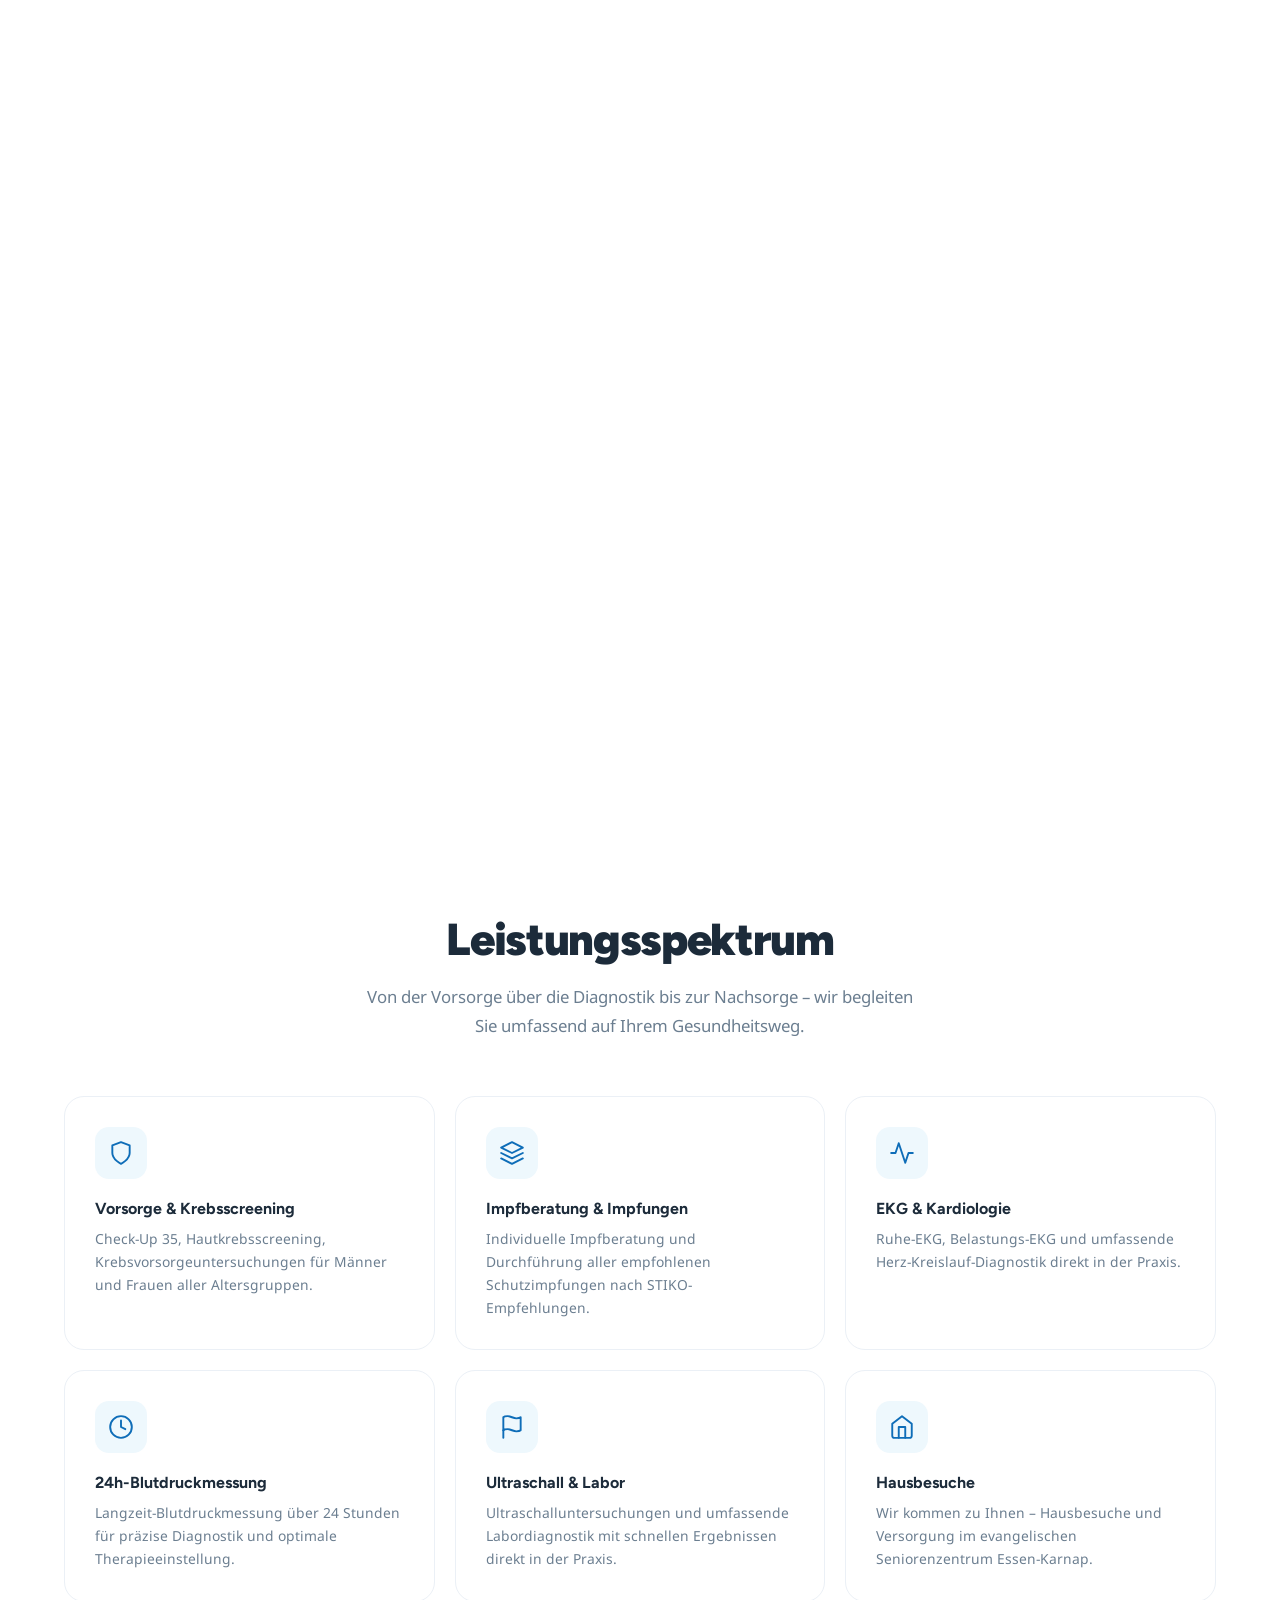
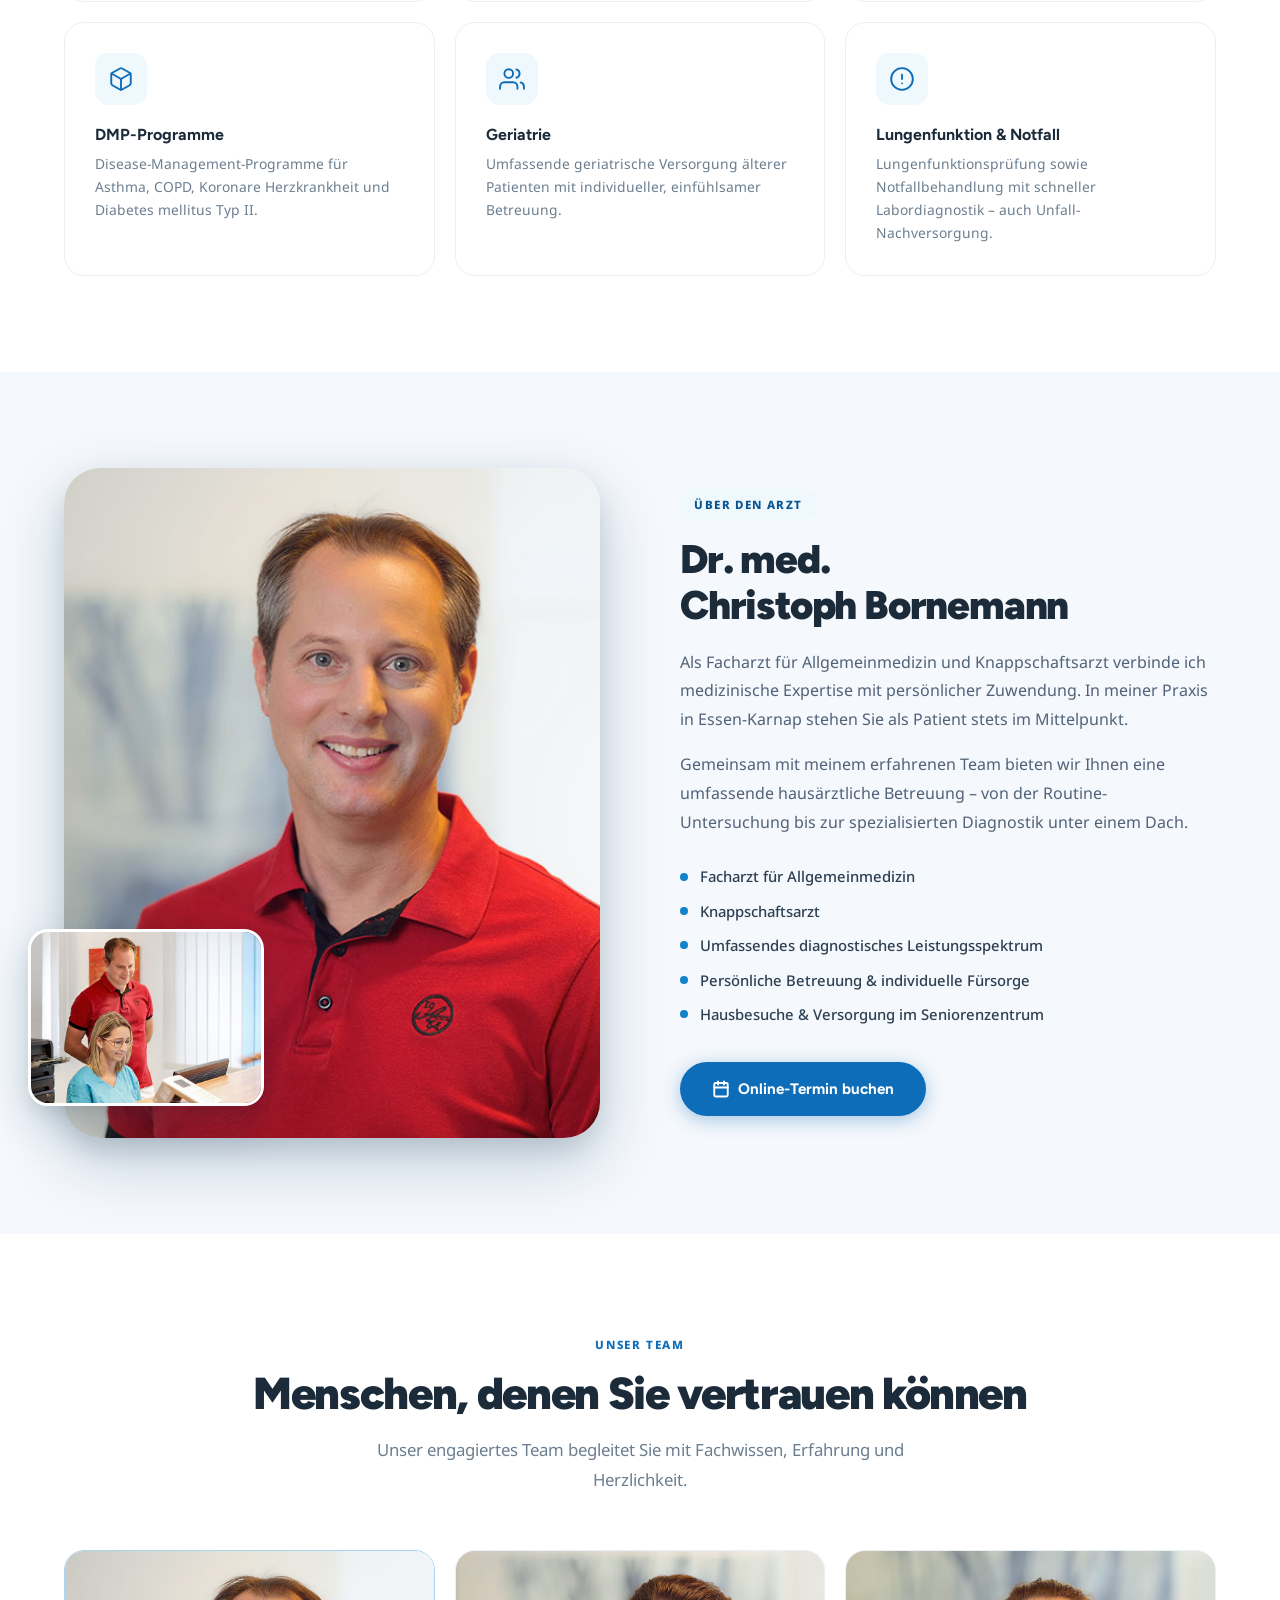
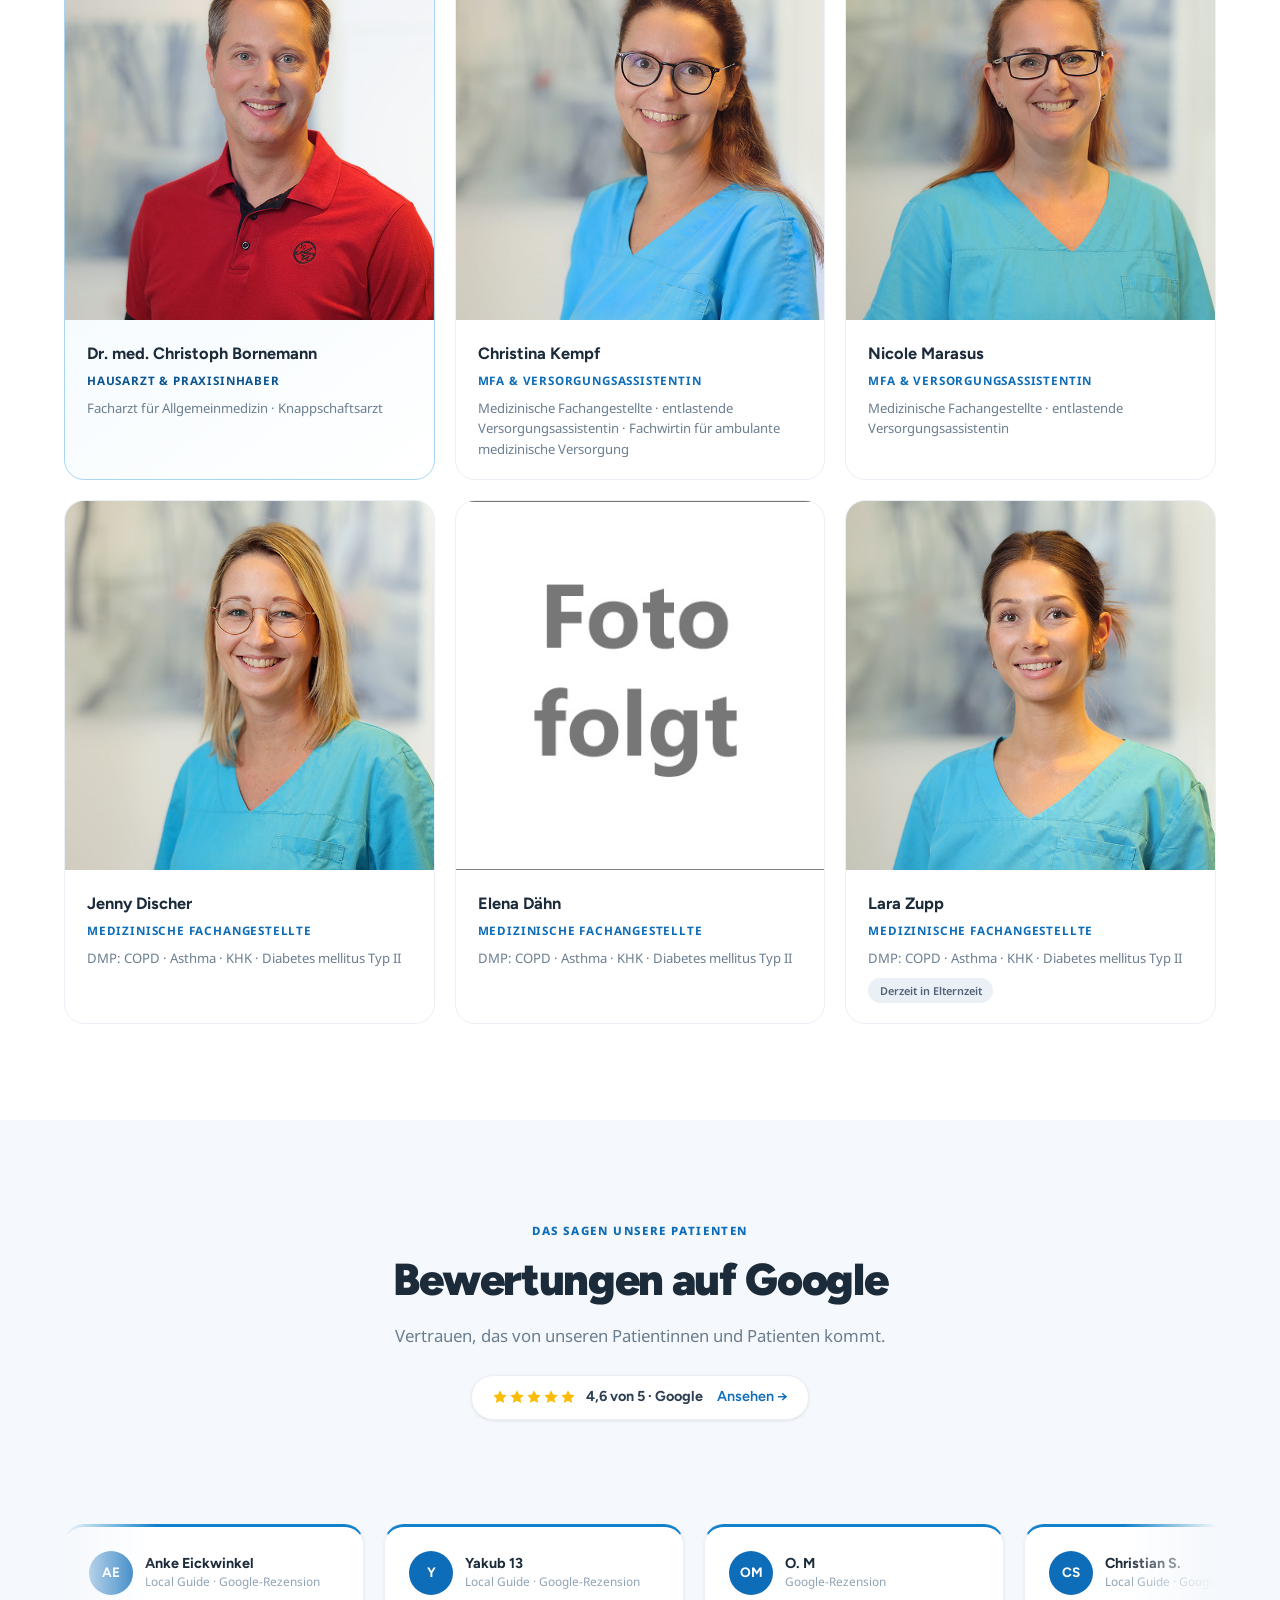
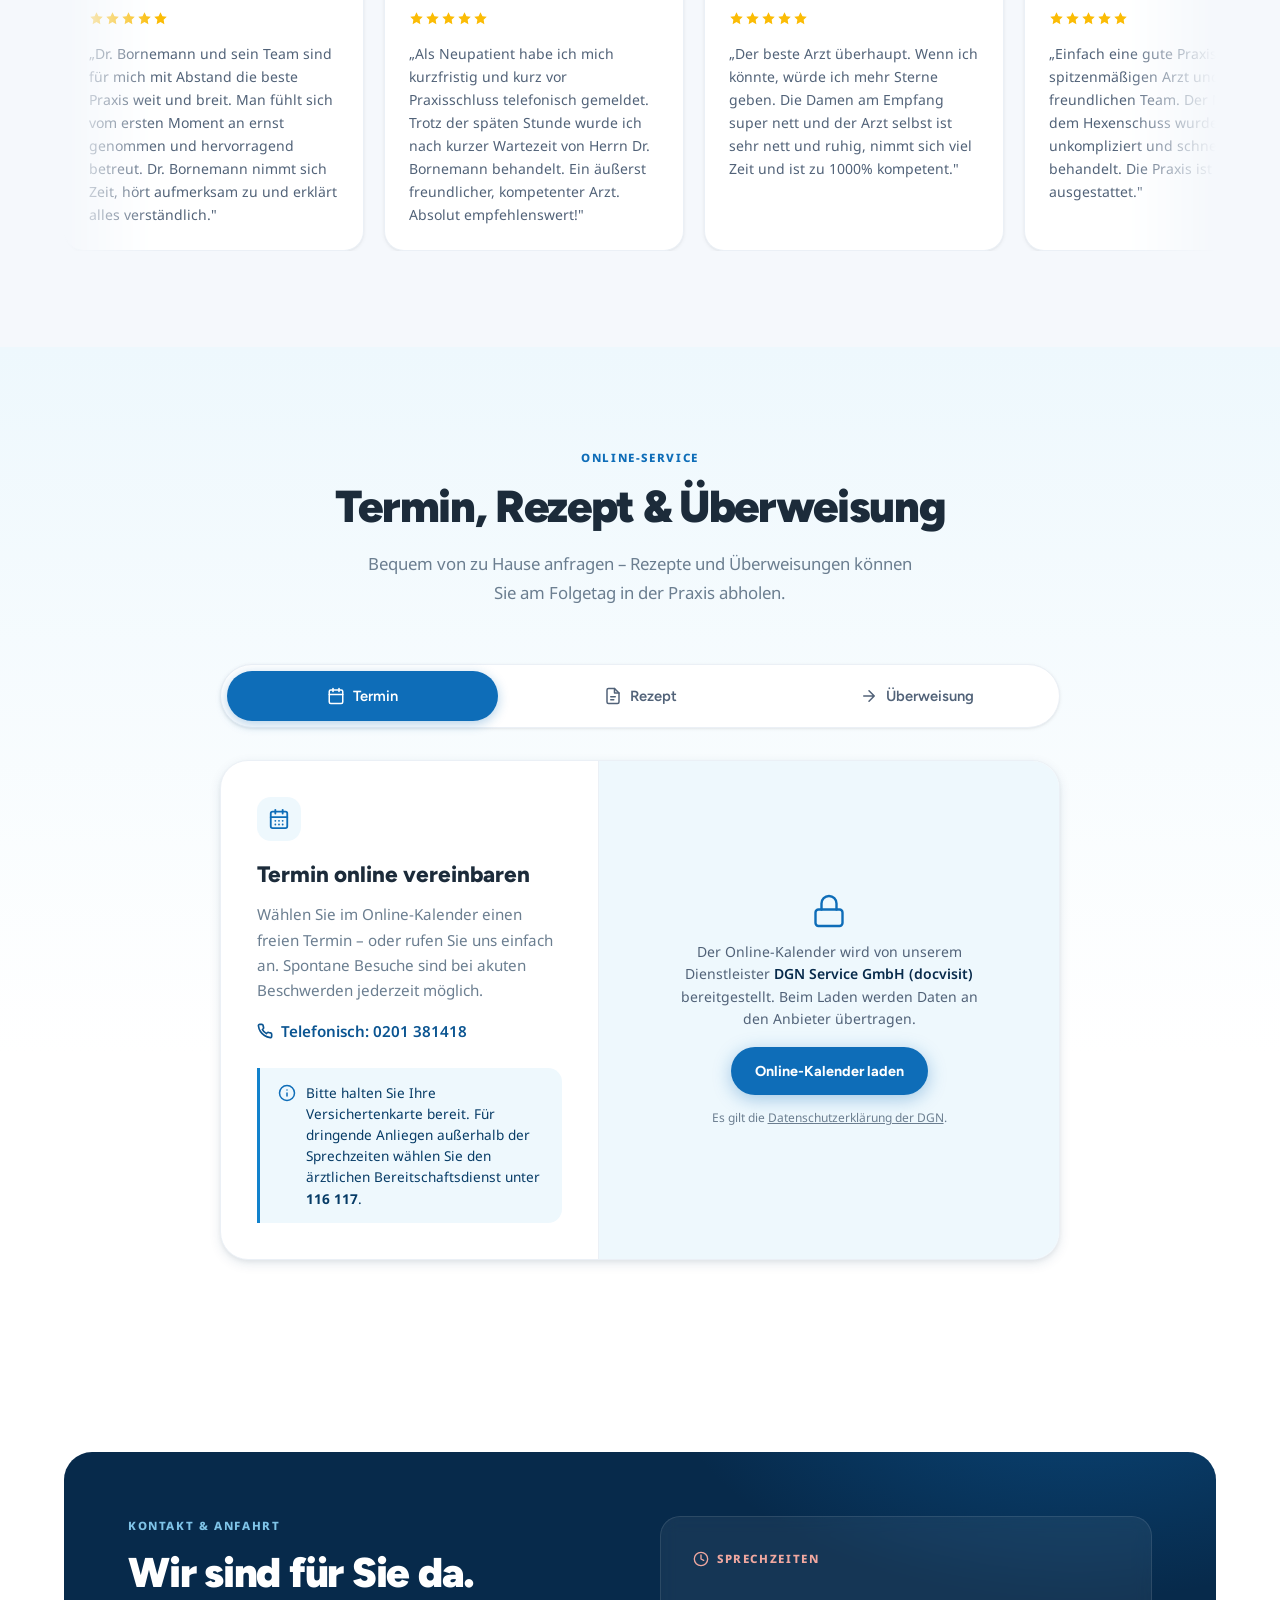
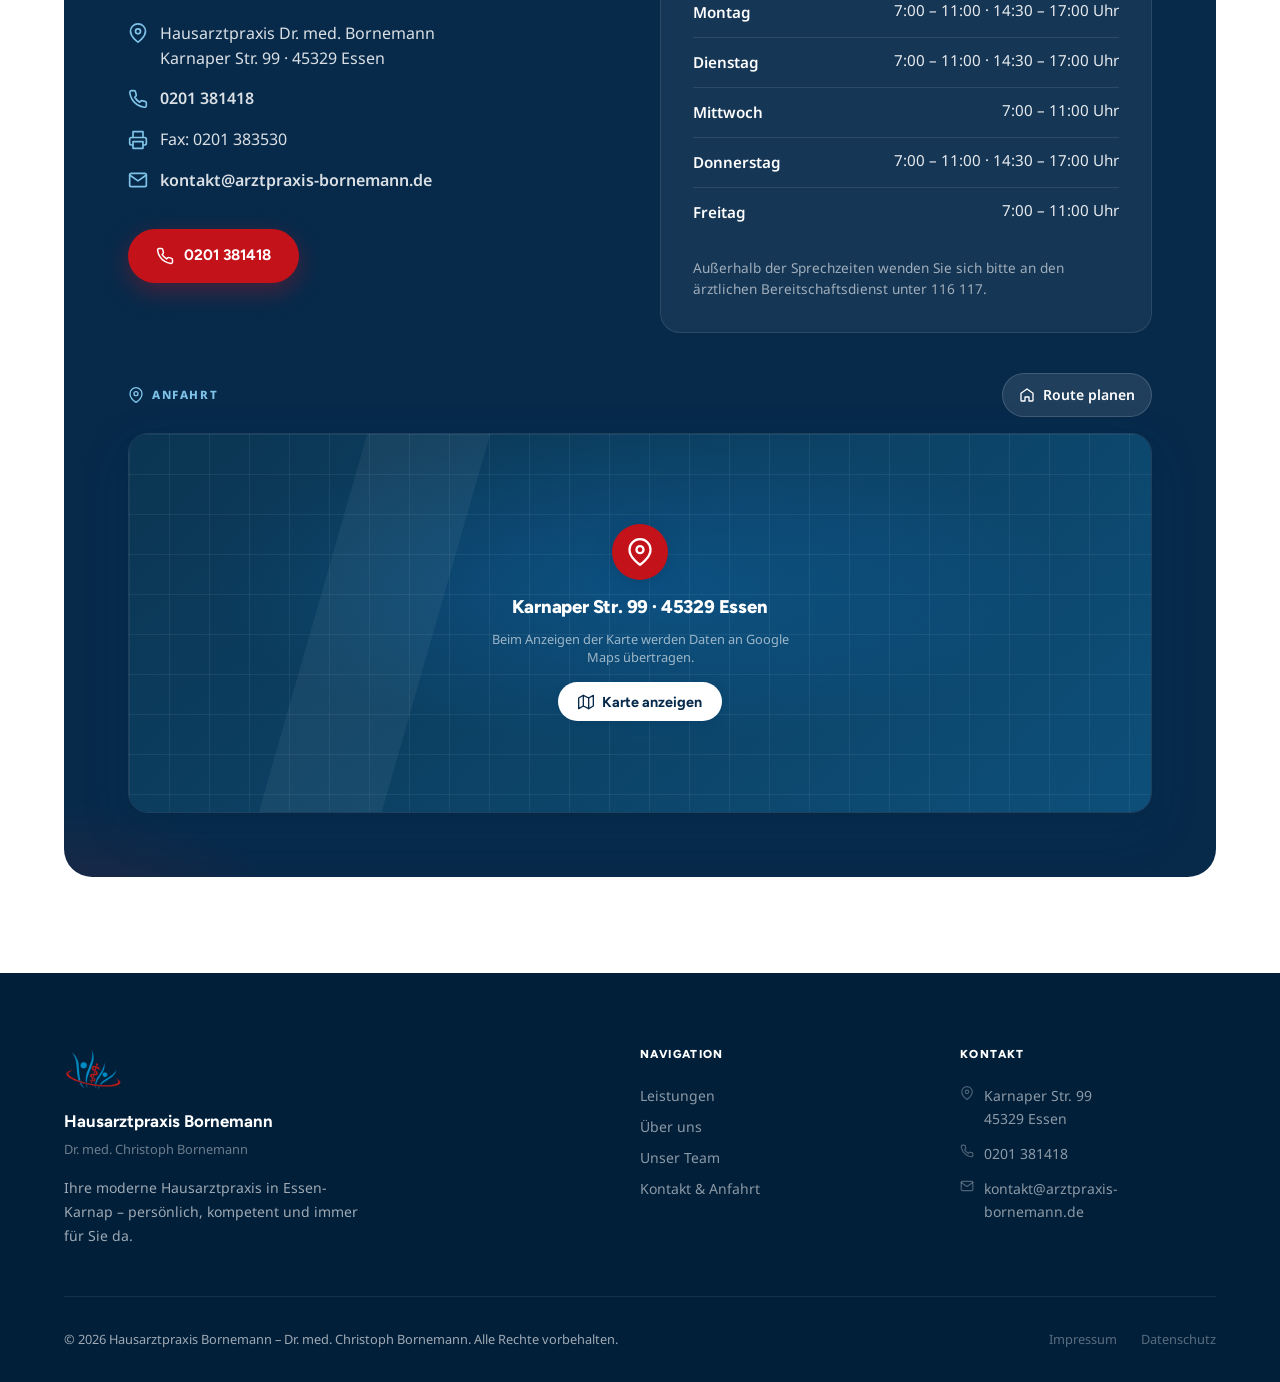
==== commit a5baa745: "Handy: Team als Liste, Lightbox fuer Fotos, Ueber-uns-Bild im Rahmen - Team-Bereich (beide Varianten" ====
--- a/index-2.html
+++ b/index-2.html
@@ -649,6 +649,20 @@
     }
     .about-img-main:hover img { transform: scale(1.03); }
 
+    /* Tappable photo: the whole frame is a button that opens the lightbox */
+    .zoomable {
+      display: block;
+      width: 100%; height: 100%;
+      padding: 0; border: 0; background: none;
+      cursor: zoom-in;
+      -webkit-tap-highlight-color: transparent;
+    }
+    .zoomable:focus-visible {
+      outline: 3px solid var(--blue-500);
+      outline-offset: 3px;
+    }
+    .zoomable:active img { transform: scale(.985); }
+
     /* Accent shape */
     .about-accent {
       position: absolute;
@@ -677,6 +691,70 @@
     .about-inset img {
       width: 100%; height: 100%;
       object-fit: cover;
+      transition: transform .4s var(--ease-spring);
+    }
+    .about-inset:hover img { transform: scale(1.04); }
+
+    /* =========================================
+       LIGHTBOX — native <dialog>, opened from tappable photos
+    ========================================= */
+    .lightbox {
+      position: fixed;
+      inset: 0;
+      width: 100%; height: 100%;
+      max-width: none; max-height: none;
+      margin: 0; padding: 0; border: 0;
+      background: transparent;
+      display: none;
+      align-items: center;
+      justify-content: center;
+      flex-direction: column;
+      gap: .75rem;
+      color: var(--white);
+    }
+    .lightbox[open] { display: flex; }
+    .lightbox::backdrop {
+      background: rgba(2,31,58,.92);
+      backdrop-filter: blur(6px);
+      -webkit-backdrop-filter: blur(6px);
+    }
+    .lightbox-img {
+      max-width: min(96vw, 1400px);
+      max-height: 84dvh;
+      width: auto; height: auto;
+      object-fit: contain;
+      border-radius: var(--radius-lg);
+      box-shadow: 0 24px 80px rgba(0,0,0,.45);
+    }
+    .lightbox-cap {
+      font-size: .85rem;
+      color: rgba(255,255,255,.72);
+      text-align: center;
+      padding: 0 1.5rem;
+      max-width: 60ch;
+    }
+    .lightbox-close {
+      position: fixed;
+      top: max(.75rem, env(safe-area-inset-top));
+      right: max(.75rem, env(safe-area-inset-right));
+      width: 48px; height: 48px;
+      border-radius: var(--radius-full);
+      background: rgba(255,255,255,.12);
+      border: 1px solid rgba(255,255,255,.22);
+      color: var(--white);
+      display: flex; align-items: center; justify-content: center;
+      transition: background .15s, transform .15s var(--ease-spring);
+    }
+    .lightbox-close:hover, .lightbox-close:focus-visible { background: rgba(255,255,255,.24); }
+    .lightbox-close:focus-visible { outline: 2px solid var(--white); outline-offset: 2px; }
+    .lightbox-close:active { transform: scale(.94); }
+    body.lightbox-open { overflow: hidden; }
+    @media (prefers-reduced-motion: no-preference) {
+      .lightbox[open] .lightbox-img { animation: lb-in .32s var(--ease-spring); }
+      @keyframes lb-in {
+        from { opacity: 0; transform: scale(.94); }
+        to   { opacity: 1; transform: none; }
+      }
     }
 
     .about-tag {
@@ -1287,7 +1365,13 @@
     .kalender-platzhalter .kalender-ds { font-size: .75rem; color: var(--gray-500); margin: .85rem 0 0; }
     .kalender-ds a { color: inherit; text-decoration: underline; }
     .kalender-ds a:hover, .kalender-ds a:focus-visible { color: var(--blue-600); }
-    .kalender-huelle iframe { width: 100%; height: 100%; min-height: 520px; border: 0; display: block; }
+    .kalender-huelle iframe { width: 100%; flex: 1 1 0; min-height: 480px; border: 0; display: block; }
+    .kalender-fallback {
+      font-size: .78rem; color: var(--gray-500); text-align: center;
+      padding: .6rem 1rem; border-top: 1px solid var(--gray-100); background: var(--white);
+    }
+    .kalender-fallback a { color: var(--blue-700); font-weight: 600; text-decoration: underline; }
+    .kalender-fallback a:hover, .kalender-fallback a:focus-visible { color: var(--red-500); }
     @media (max-width: 768px) {
       .kalender-grid { grid-template-columns: 1fr; }
       .kalender-copy { padding: 1.5rem; }
@@ -1676,6 +1760,10 @@
       .services-grid  { grid-template-columns: repeat(2, 1fr); }
       .about-grid     { grid-template-columns: 1fr; gap: 3rem; }
       .about-frame    { max-width: 480px; margin: 0 auto; }
+      /* keep the inset and the accent inside the page padding — no horizontal
+         wobble, nothing cut off at the left edge */
+      .about-inset    { left: -.75rem; bottom: 1.25rem; width: 46%; }
+      .about-accent   { right: -.75rem; bottom: -.75rem; }
       .team-grid      { grid-template-columns: repeat(2, 1fr); }
 
       .footer-grid { grid-template-columns: 1fr 1fr; }
@@ -1710,9 +1798,27 @@
       .testi-card { width: 250px; padding: 1.25rem; }
     }
 
+    @media (max-width: 640px) {
+      /* phone: one compact row per person — photo left, name + role right.
+         Stacked cards were either a 2-up grid with clipped job titles or
+         six screen-high portraits in a row. */
+      .team-grid { grid-template-columns: 1fr; gap: .75rem; }
+      .team-card {
+        display: grid;
+        grid-template-columns: 104px minmax(0, 1fr);
+        align-items: stretch;
+      }
+      .team-thumb { aspect-ratio: auto; min-height: 104px; height: 100%; }
+      .team-info  { padding: .875rem 1rem .875rem .9rem; align-self: center; }
+      .team-name  { font-size: .95rem; margin-bottom: .15rem; }
+      .team-role  { font-size: .66rem; margin-bottom: .35rem; }
+      .team-quals { font-size: .78rem; line-height: 1.5; }
+      .team-badge { margin-top: .4rem; }
+    }
+
     @media (max-width: 480px) {
       .team-grid  { grid-template-columns: 1fr; }
-      .about-inset { display: none; }
+      .about-inset { width: 44%; border-width: 2px; }
     }
   </style>
 </head>
@@ -1942,17 +2048,29 @@
 
           <div class="about-frame anim-left">
             <div class="about-img-main">
-              <img src="https://arztpraxis-bornemann.de/wp-content/uploads/2024/11/Christoph-bornemann-1.jpg"
-                   alt="Dr. med. Christoph Bornemann, Facharzt für Allgemeinmedizin"
-                   width="480" height="600"
-                   loading="lazy">
+              <button type="button" class="zoomable"
+                      data-lightbox="assets/Christoph-bornemann-1.jpg"
+                      data-lightbox-alt="Dr. med. Christoph Bornemann, Facharzt für Allgemeinmedizin"
+                      data-lightbox-caption="Dr. med. Christoph Bornemann – Facharzt für Allgemeinmedizin, Knappschaftsarzt"
+                      aria-label="Foto von Dr. med. Christoph Bornemann vergrößern">
+                <img src="assets/Christoph-bornemann-1.jpg"
+                     alt="Dr. med. Christoph Bornemann, Facharzt für Allgemeinmedizin"
+                     width="480" height="600"
+                     loading="lazy">
+              </button>
             </div>
             <div class="about-accent" aria-hidden="true"></div>
-            <div class="about-inset" aria-hidden="true">
-              <img src="https://arztpraxis-bornemann.de/wp-content/uploads/2024/11/Anm500.jpg"
-                   alt=""
-                   width="200" height="150"
-                   loading="lazy">
+            <div class="about-inset">
+              <button type="button" class="zoomable"
+                      data-lightbox="assets/anmeldung.jpg"
+                      data-lightbox-alt="Die Anmeldung der Hausarztpraxis Bornemann"
+                      data-lightbox-caption="Unsere Anmeldung – hier werden Sie empfangen"
+                      aria-label="Foto der Anmeldung vergrößern">
+                <img src="assets/anmeldung.jpg"
+                     alt="Die Anmeldung der Hausarztpraxis Bornemann"
+                     width="200" height="150"
+                     loading="lazy">
+              </button>
             </div>
           </div>
 
@@ -2006,7 +2124,7 @@
 
           <article class="team-card team-card-lead anim-up d1">
             <div class="team-thumb">
-              <img src="https://arztpraxis-bornemann.de/wp-content/uploads/2024/11/Christoph-bornemann-1.jpg"
+              <img src="assets/Christoph-bornemann-1.jpg"
                    alt="Dr. med. Christoph Bornemann"
                    width="400" height="400"
                    loading="lazy">
@@ -2020,7 +2138,7 @@
 
           <article class="team-card anim-up d2">
             <div class="team-thumb">
-              <img src="https://arztpraxis-bornemann.de/wp-content/uploads/2024/11/christina-kempf.jpg"
+              <img src="assets/christina-kempf.jpg"
                    alt="Christina Kempf"
                    width="400" height="400"
                    loading="lazy">
@@ -2034,7 +2152,7 @@
 
           <article class="team-card anim-up d3">
             <div class="team-thumb">
-              <img src="https://arztpraxis-bornemann.de/wp-content/uploads/2024/11/Nicole-Marasus.jpg"
+              <img src="assets/Nicole-Marasus.jpg"
                    alt="Nicole Marasus"
                    width="400" height="400"
                    loading="lazy">
@@ -2048,7 +2166,7 @@
 
           <article class="team-card anim-up d4">
             <div class="team-thumb">
-              <img src="https://arztpraxis-bornemann.de/wp-content/uploads/2024/11/Jenny-Discher.jpg"
+              <img src="assets/Jenny-Discher.jpg"
                    alt="Jenny Discher"
                    width="400" height="400"
                    loading="lazy">
@@ -2062,7 +2180,7 @@
 
           <article class="team-card anim-up d5">
             <div class="team-thumb">
-              <img src="https://arztpraxis-bornemann.de/wp-content/uploads/2025/07/Dummy-1.jpg"
+              <img src="assets/Dummy-1.jpg"
                    alt="Elena Dähn"
                    width="400" height="400"
                    loading="lazy">
@@ -2076,7 +2194,7 @@
 
           <article class="team-card anim-up d6">
             <div class="team-thumb">
-              <img src="https://arztpraxis-bornemann.de/wp-content/uploads/2024/11/Lara-Zupp.jpg"
+              <img src="assets/Lara-Zupp.jpg"
                    alt="Lara Zupp"
                    width="400" height="400"
                    loading="lazy">
@@ -2683,6 +2801,15 @@
     </div>
   </div>
 
+  <!-- ===== LIGHTBOX — full-size view for tappable photos ===== -->
+  <dialog class="lightbox" id="lightbox" aria-label="Bildansicht">
+    <button type="button" class="lightbox-close" id="lightboxClose" aria-label="Bildansicht schließen">
+      <svg width="22" height="22" viewBox="0 0 24 24" fill="none" stroke="currentColor" stroke-width="2.5" stroke-linecap="round" aria-hidden="true"><path d="M18 6L6 18M6 6l12 12"/></svg>
+    </button>
+    <img class="lightbox-img" id="lightboxImg" src="" alt="">
+    <p class="lightbox-cap" id="lightboxCap"></p>
+  </dialog>
+
   <!-- ===================== JS ===================== -->
   <script>
     // Loading screen — play animated logo once, then reveal site
@@ -2800,8 +2927,14 @@
         iframe.loading = 'lazy';
         huelle.innerHTML = '';
         huelle.style.padding = '0';
-        huelle.style.display = 'block';
+        huelle.style.flexDirection = 'column';
+        huelle.style.alignItems = 'stretch';
         huelle.appendChild(iframe);
+        // fallback: if the browser cannot load the iframe (DNS, blockers), open docvisit directly
+        var fallback = document.createElement('p');
+        fallback.className = 'kalender-fallback';
+        fallback.innerHTML = 'Kalender wird nicht angezeigt? <a href="' + iframe.src + '" target="_blank" rel="noopener">In neuem Tab öffnen</a>';
+        huelle.appendChild(fallback);
       });
     })();
 
@@ -2905,6 +3038,33 @@
         window.scrollTo({ top, behavior: 'smooth' });
       });
     });
+
+    // Lightbox — any [data-lightbox] button opens its image full-size
+    (function () {
+      var lb  = document.getElementById('lightbox');
+      var img = document.getElementById('lightboxImg');
+      var cap = document.getElementById('lightboxCap');
+      if (!lb || typeof lb.showModal !== 'function') return;
+
+      function open(btn) {
+        img.src = btn.getAttribute('data-lightbox');
+        img.alt = btn.getAttribute('data-lightbox-alt') || '';
+        cap.textContent = btn.getAttribute('data-lightbox-caption') || '';
+        cap.hidden = !cap.textContent;
+        document.body.classList.add('lightbox-open');
+        lb.showModal();
+      }
+      document.querySelectorAll('[data-lightbox]').forEach(function (btn) {
+        btn.addEventListener('click', function () { open(btn); });
+      });
+      document.getElementById('lightboxClose').addEventListener('click', function () { lb.close(); });
+      // tap anywhere outside the picture closes it
+      lb.addEventListener('click', function (e) { if (e.target === lb) lb.close(); });
+      lb.addEventListener('close', function () {
+        document.body.classList.remove('lightbox-open');
+        img.removeAttribute('src');
+      });
+    })();
   </script>
 
 </body>
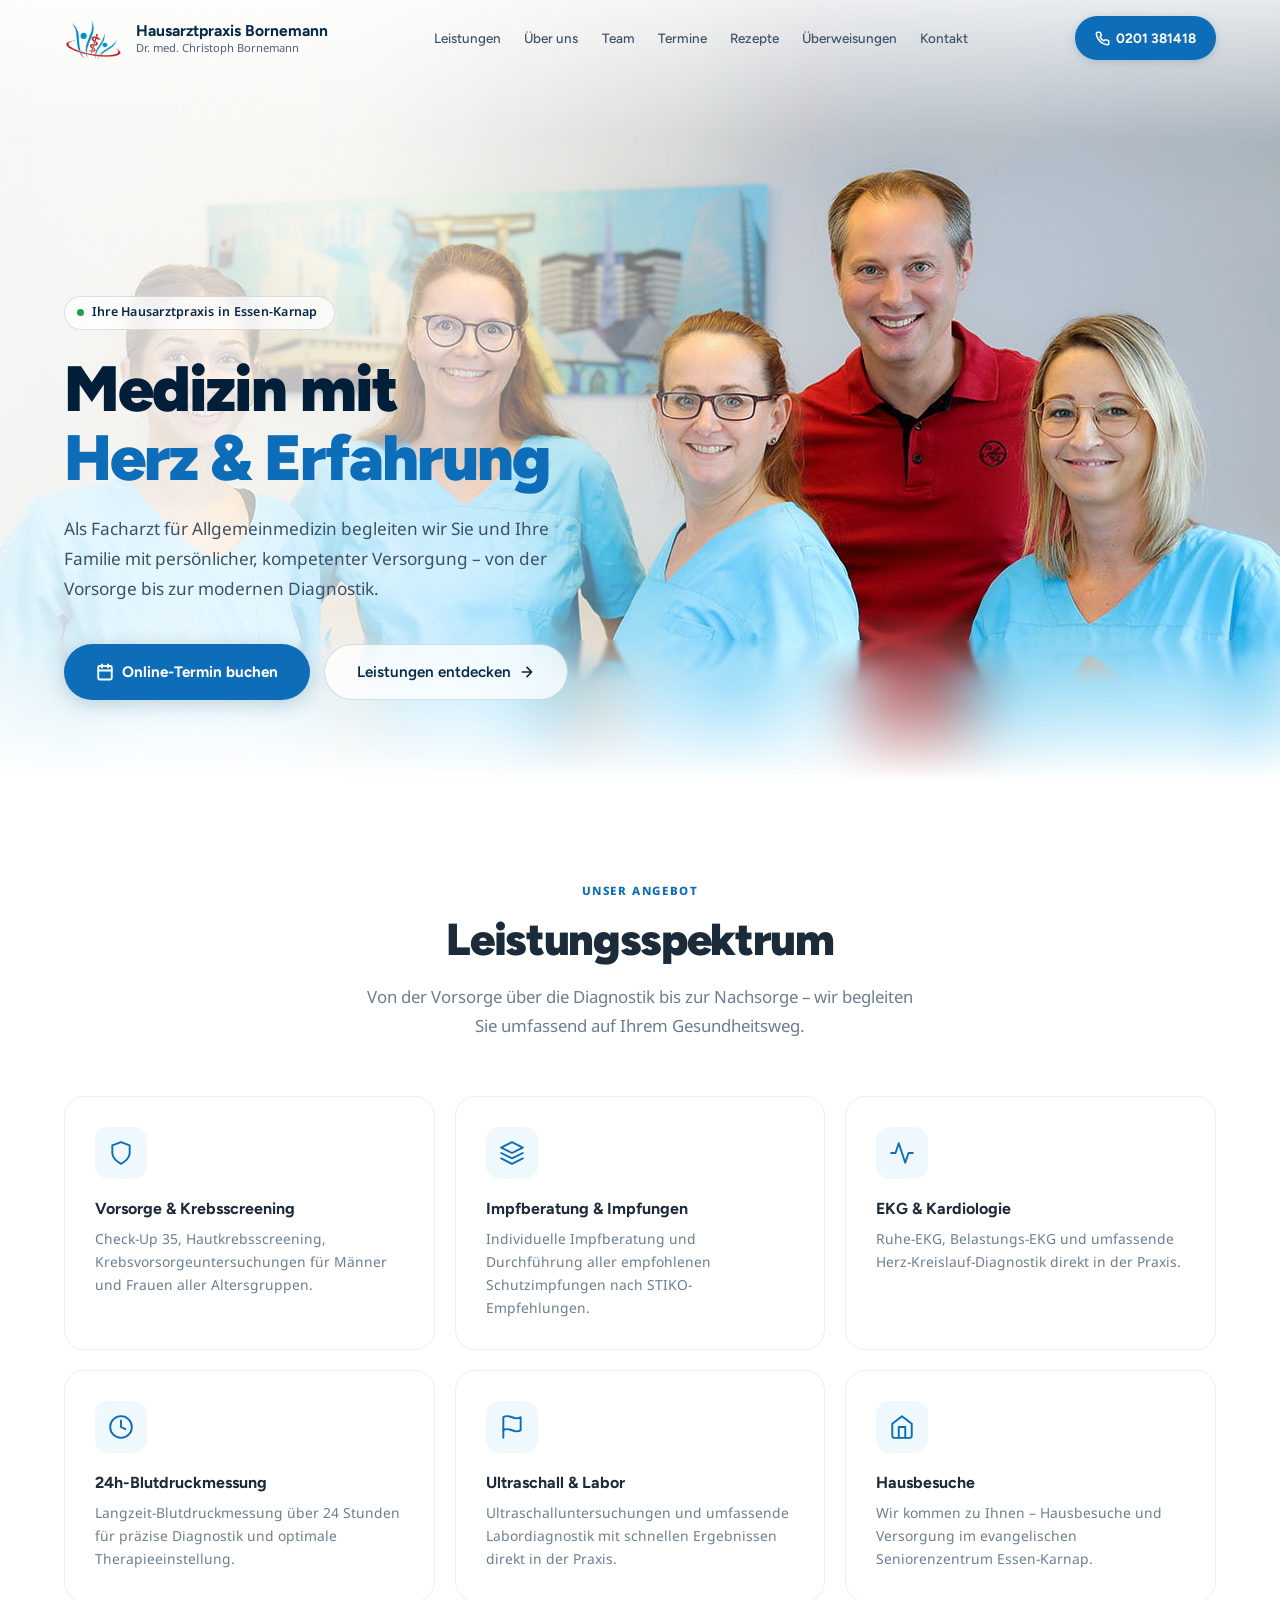
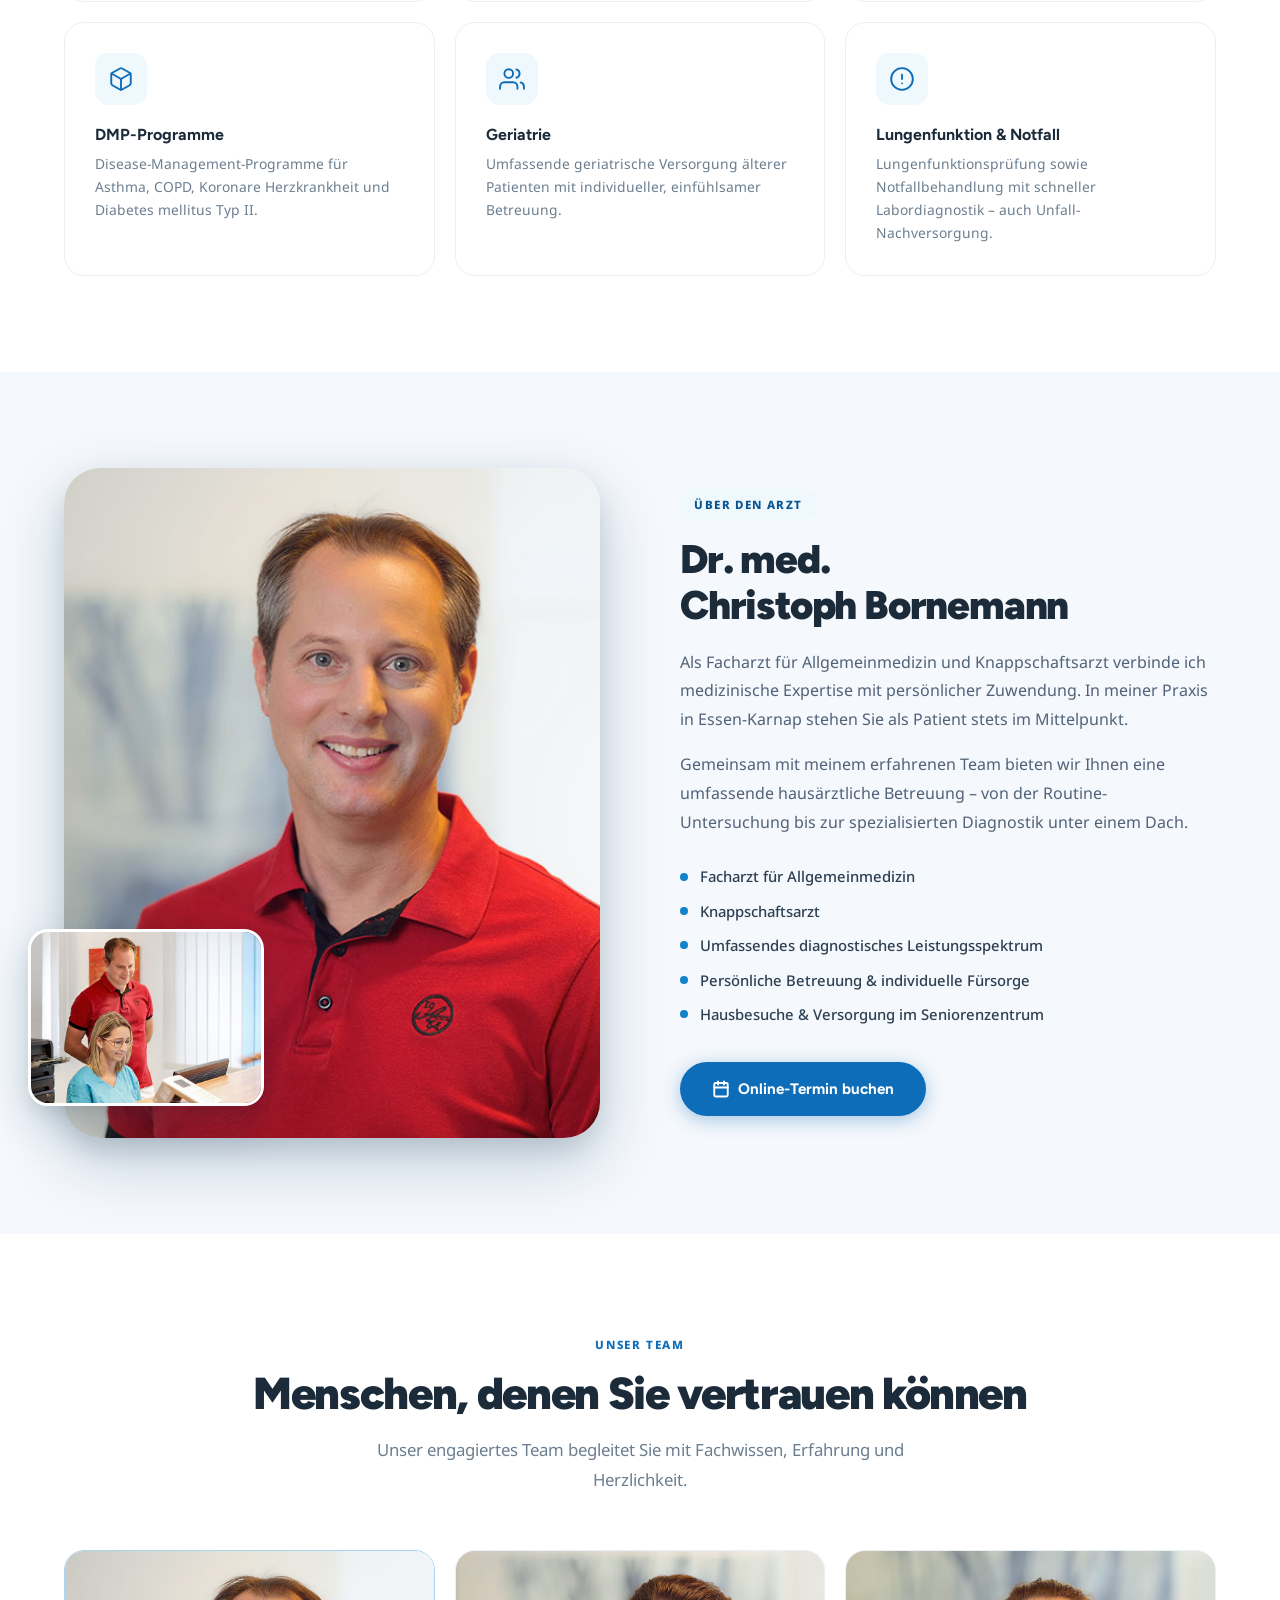
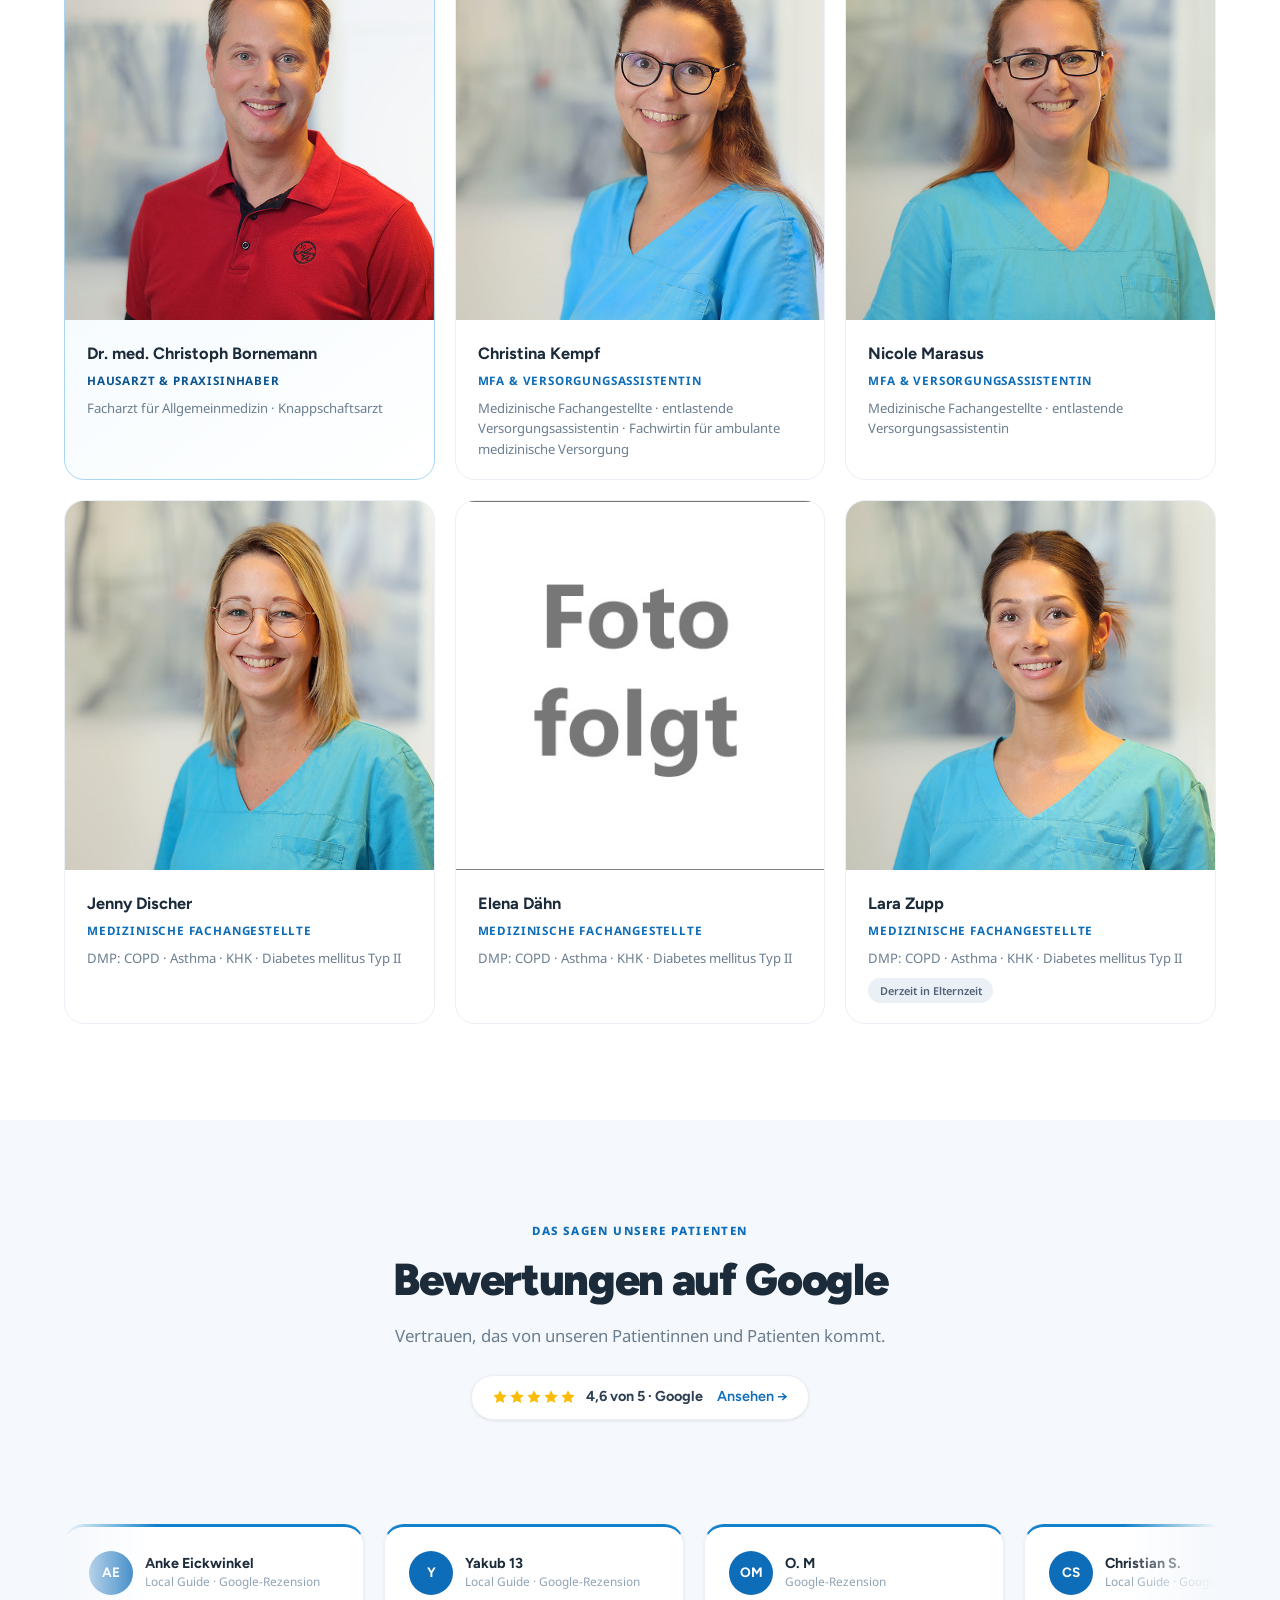
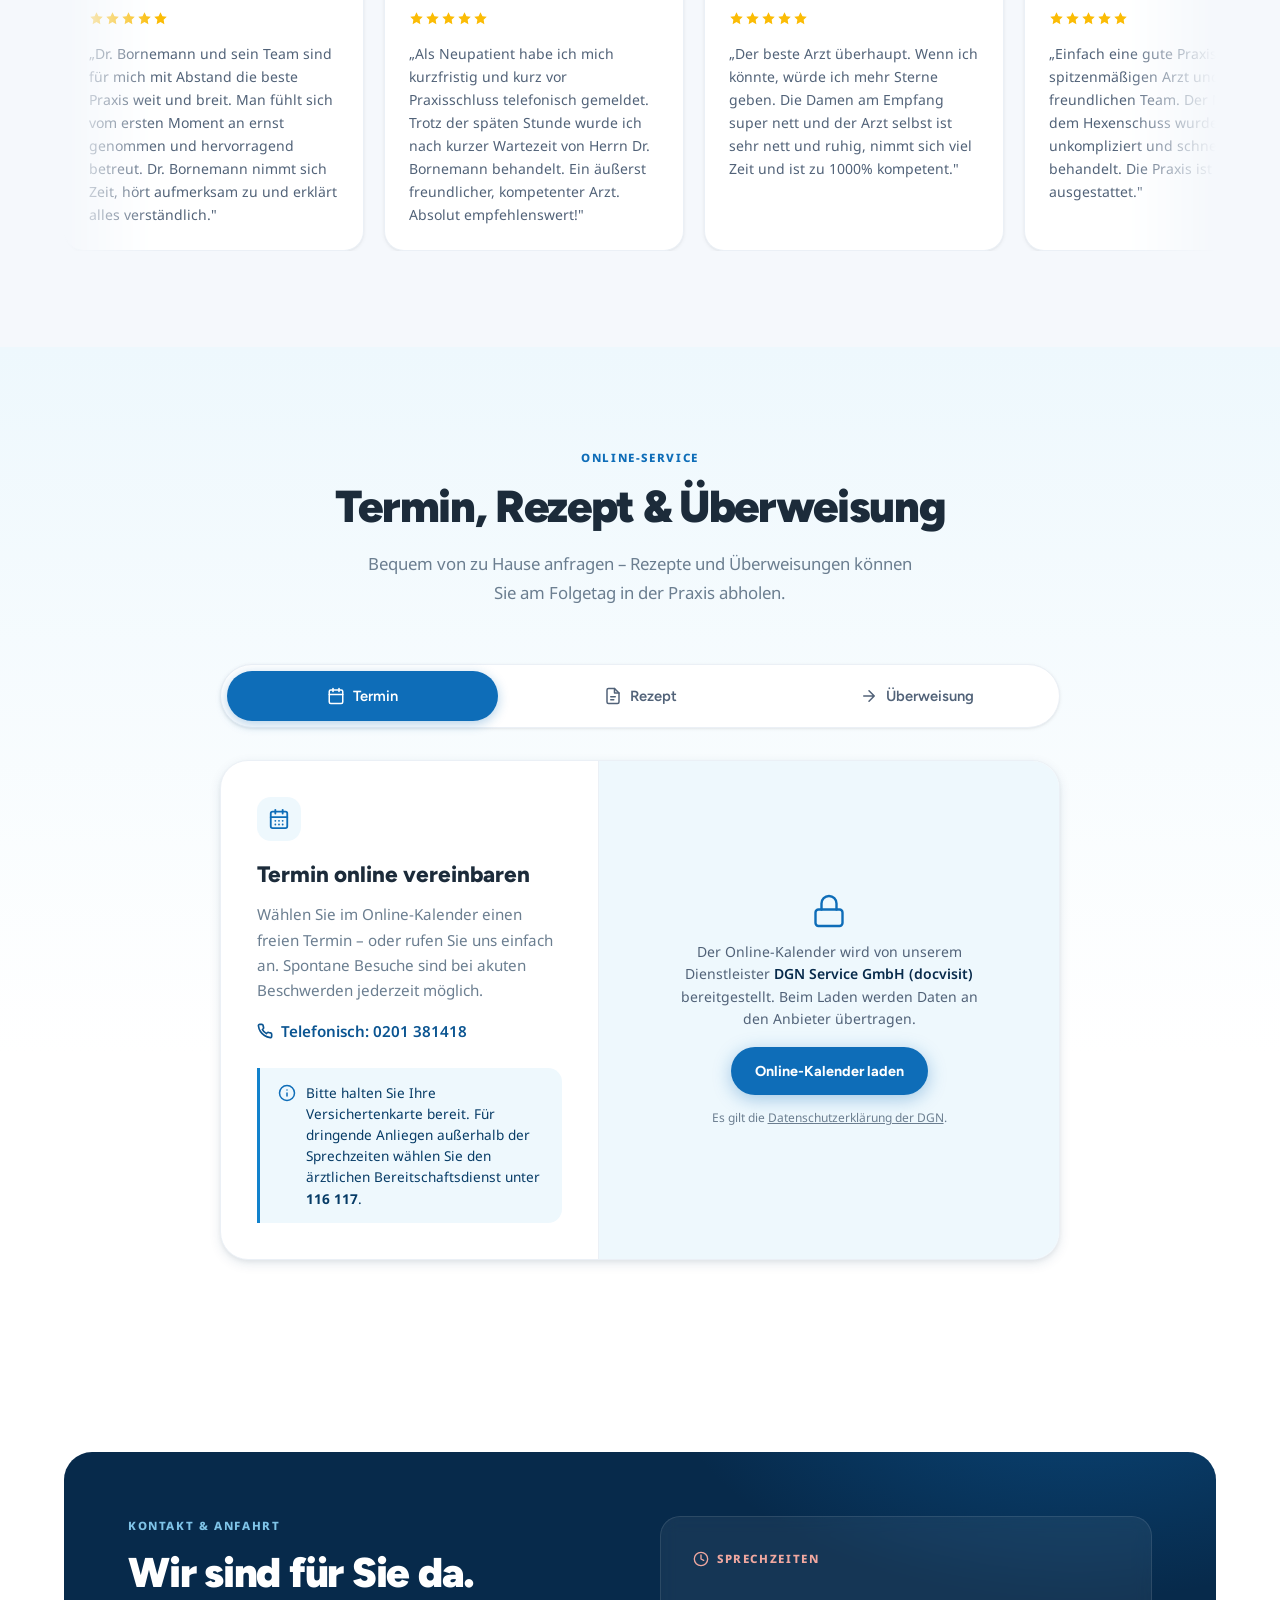
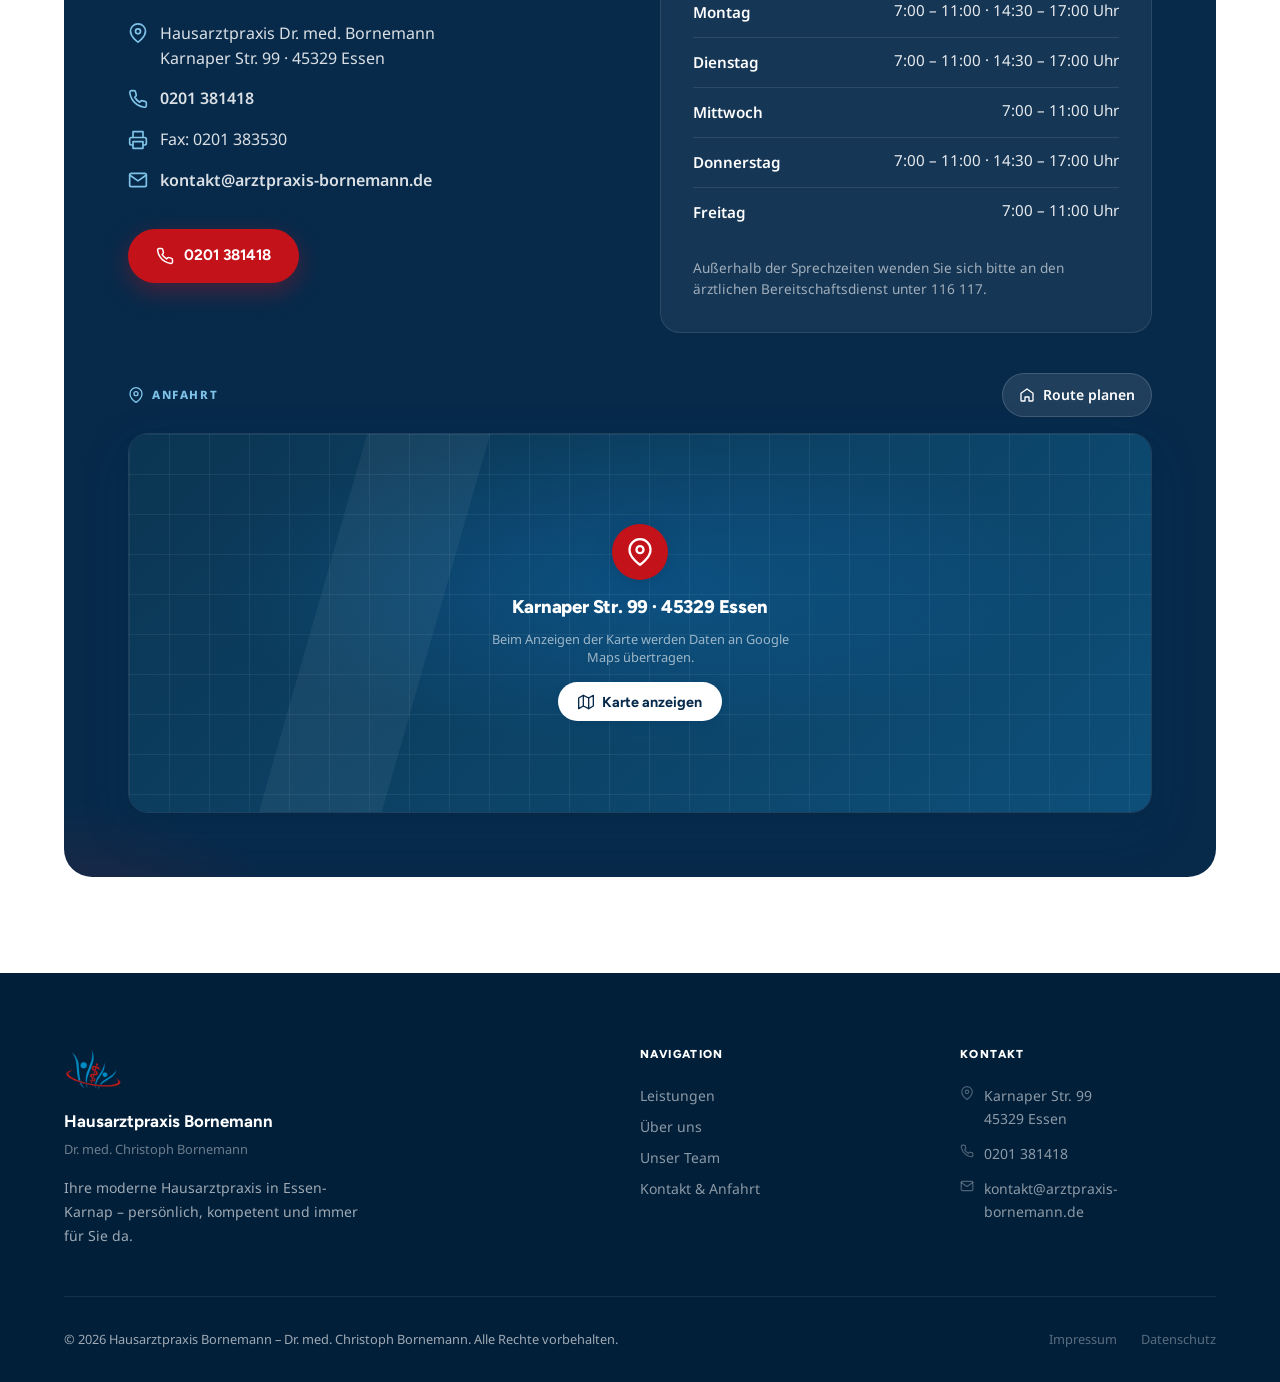
==== commit 278e8476: "Variante 2: Logo-Intro kuerzer und ohne Haenger - logo-animation.mp4: statischen Schlusskader (letzt" ====
--- a/index-2.html
+++ b/index-2.html
@@ -506,7 +506,7 @@
       display: flex;
       align-items: center;
       justify-content: center;
-      transition: opacity .3s var(--ease-out), visibility .3s var(--ease-out);
+      transition: opacity .25s var(--ease-out), visibility .25s var(--ease-out);
     }
     .loader.hidden {
       opacity: 0;
@@ -2812,11 +2812,21 @@
 
   <!-- ===================== JS ===================== -->
   <script>
-    // Loading screen — play animated logo once, then reveal site
+    // Loading screen — play the animated logo once per visit, then reveal site
     (function () {
       var loader = document.getElementById('loader');
       var video  = document.getElementById('loaderVideo');
       if (!loader) return;
+
+      // Intro only on the first page load of a session (not again when coming
+      // back from Impressum/Datenschutz) and not for reduced-motion users.
+      var seen = false;
+      try { seen = sessionStorage.getItem('introShown') === '1'; } catch (e) {}
+      if (seen || window.matchMedia('(prefers-reduced-motion: reduce)').matches) {
+        loader.remove();
+        return;
+      }
+      try { sessionStorage.setItem('introShown', '1'); } catch (e) {}
 
       document.body.classList.add('loading');
       var done = false;
@@ -2826,17 +2836,23 @@
         done = true;
         loader.classList.add('hidden');
         document.body.classList.remove('loading');
-        setTimeout(function () { loader.remove(); }, 320);
+        setTimeout(function () { loader.remove(); }, 260);
       }
 
-      // Hide when the logo animation finishes playing
       if (video) {
         video.addEventListener('ended', finish);
-        // If video can't autoplay / errors, don't trap the user
         video.addEventListener('error', finish);
+        // Kick playback explicitly (autoplay can be deferred until the element
+        // is ready); if it is refused, don't show a white screen — reveal the site.
+        var p = video.play();
+        if (p && typeof p.catch === 'function') p.catch(finish);
+        // Still not playing after 1.2s (slow network, blocked autoplay)? Reveal.
+        var started = false;
+        video.addEventListener('playing', function () { started = true; });
+        setTimeout(function () { if (!started) finish(); }, 1200);
       }
-      // Safety fallback — never block longer than 8s
-      setTimeout(finish, 8000);
+      // Safety fallback — never block longer than 4s
+      setTimeout(finish, 4000);
     })();
 
     // Nav: stick on scroll
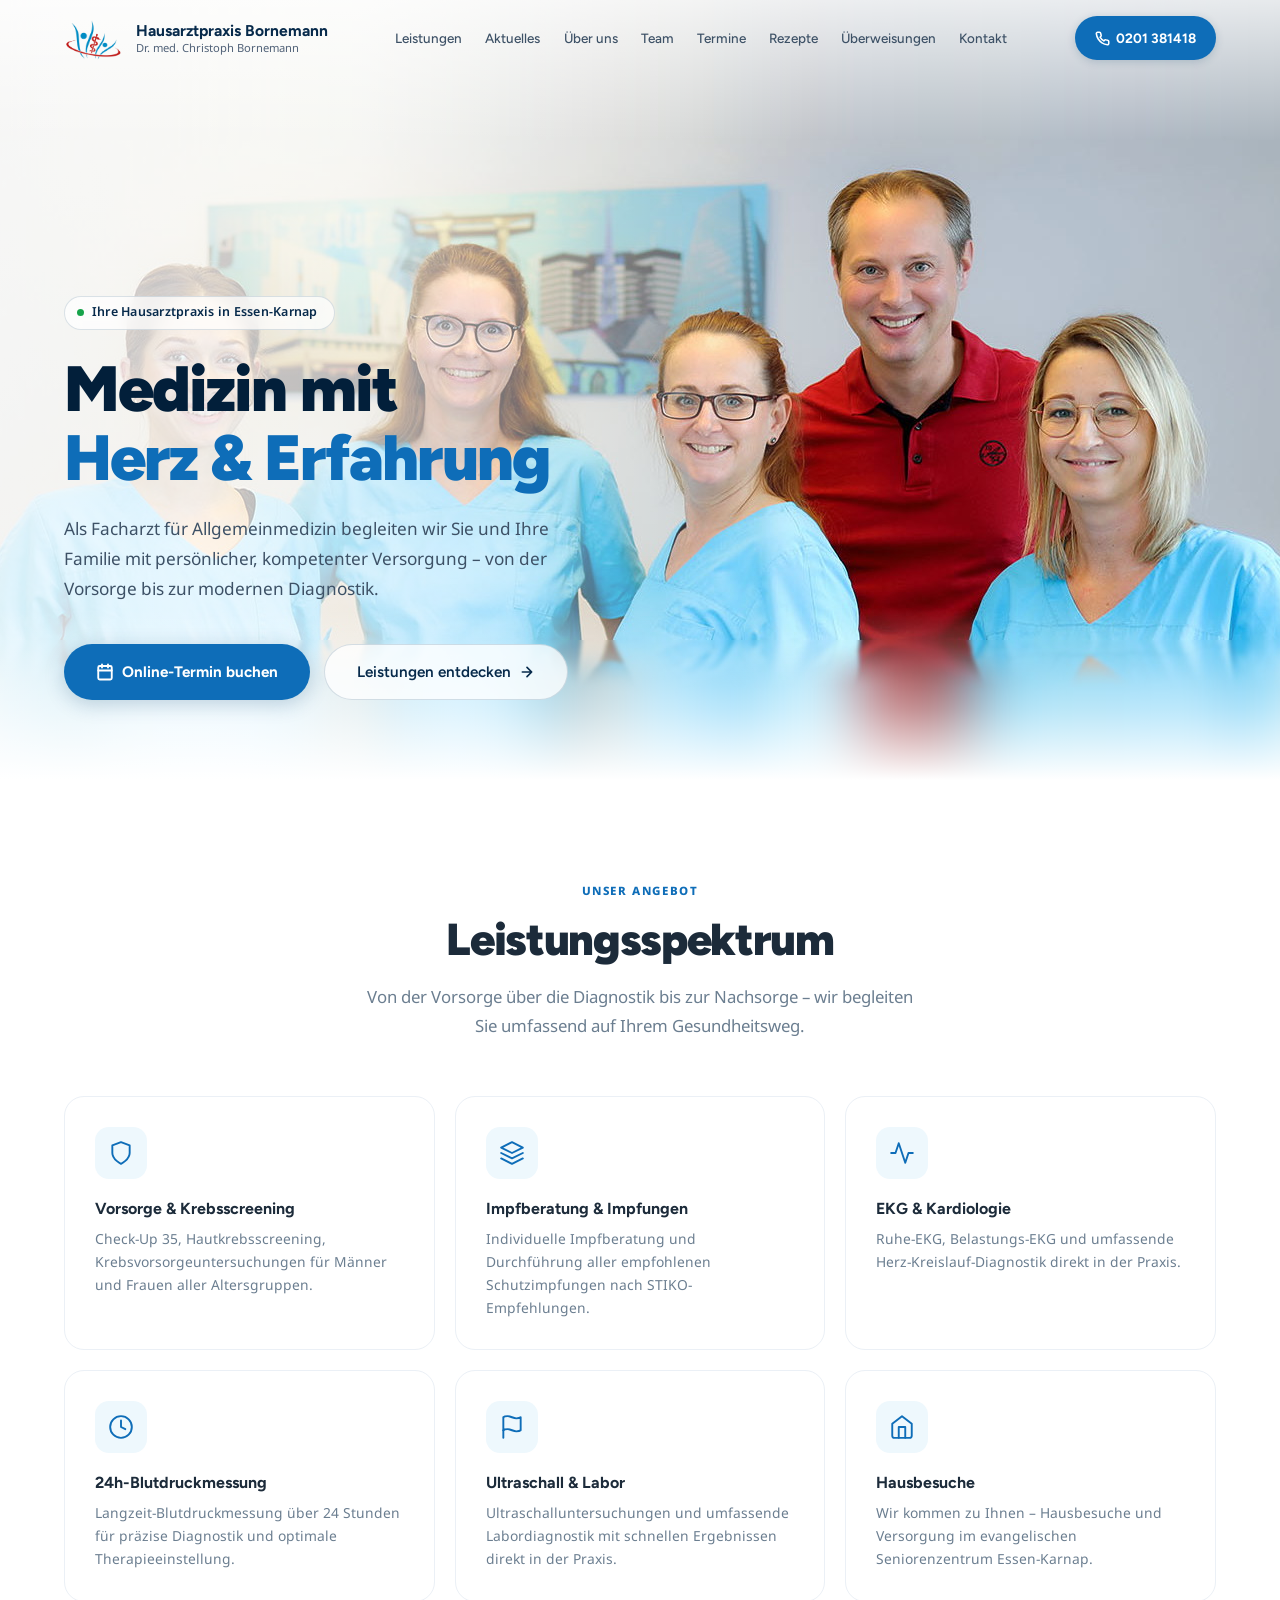
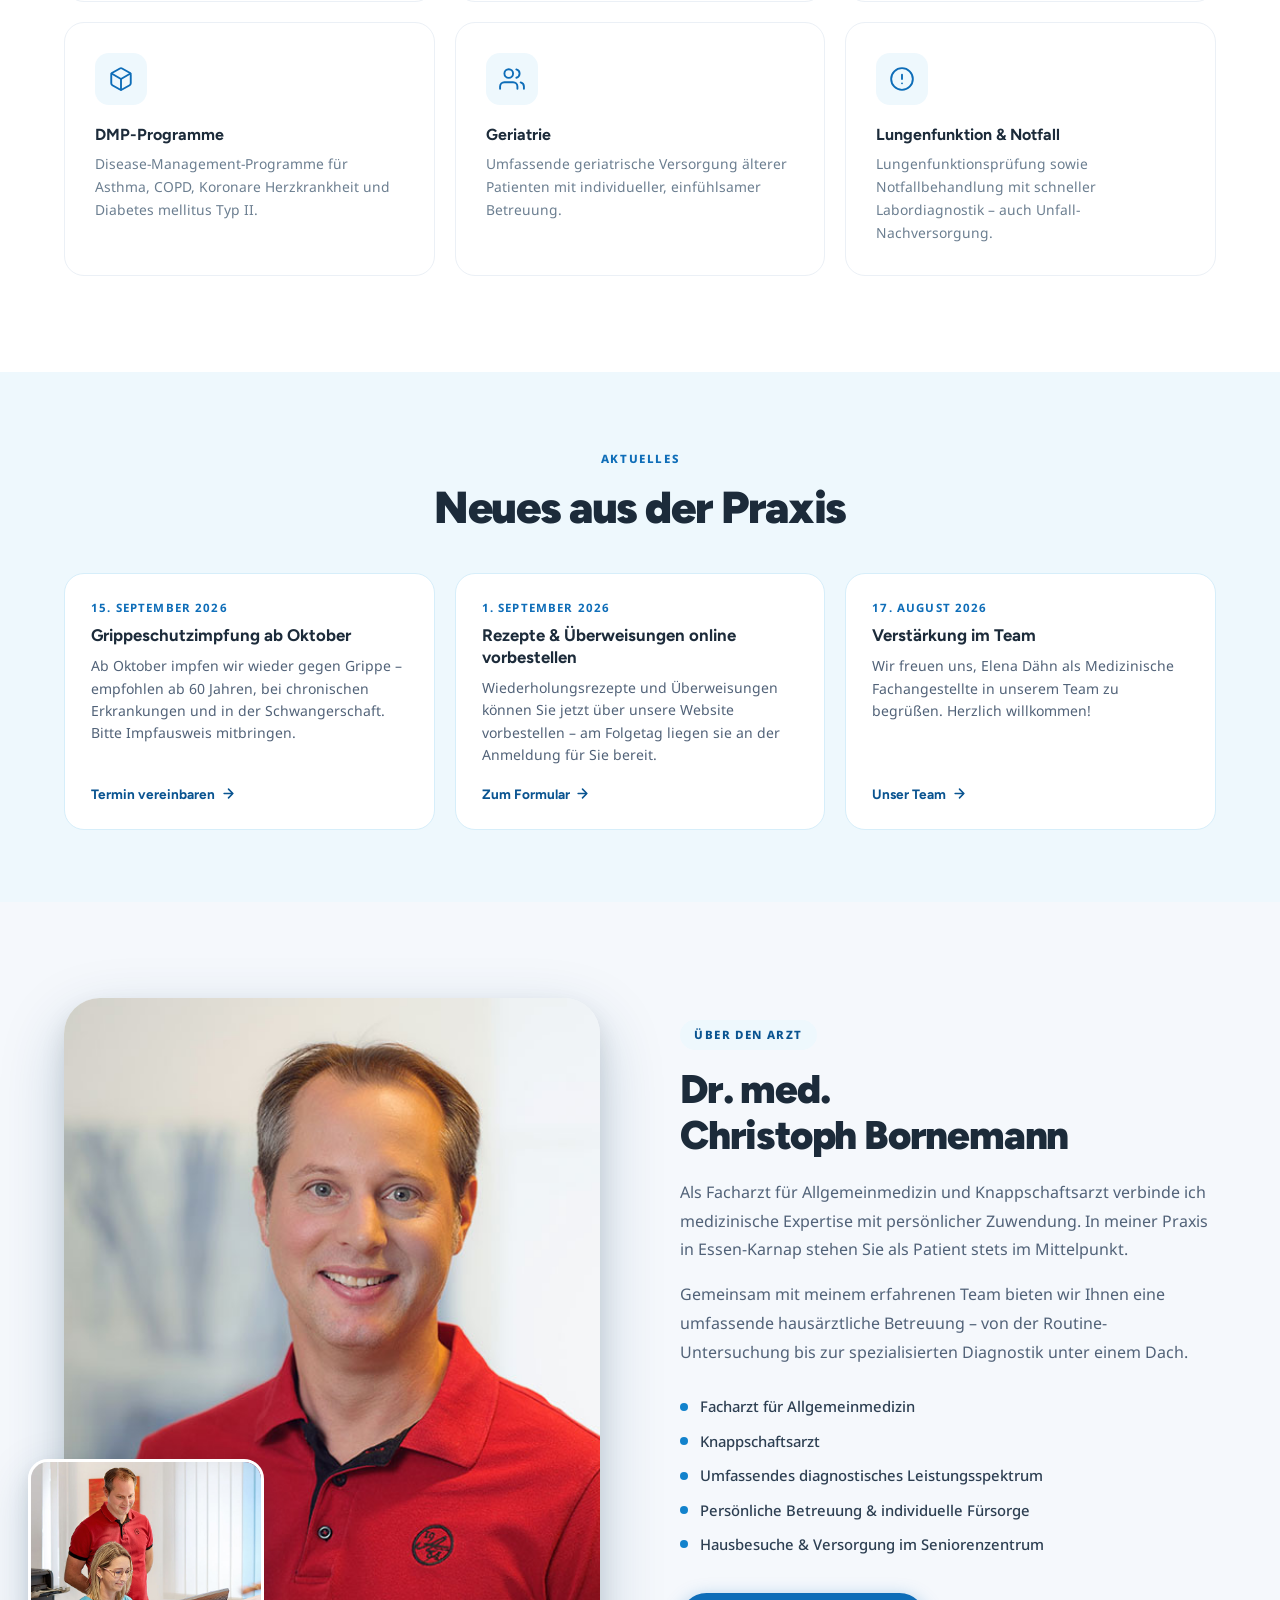
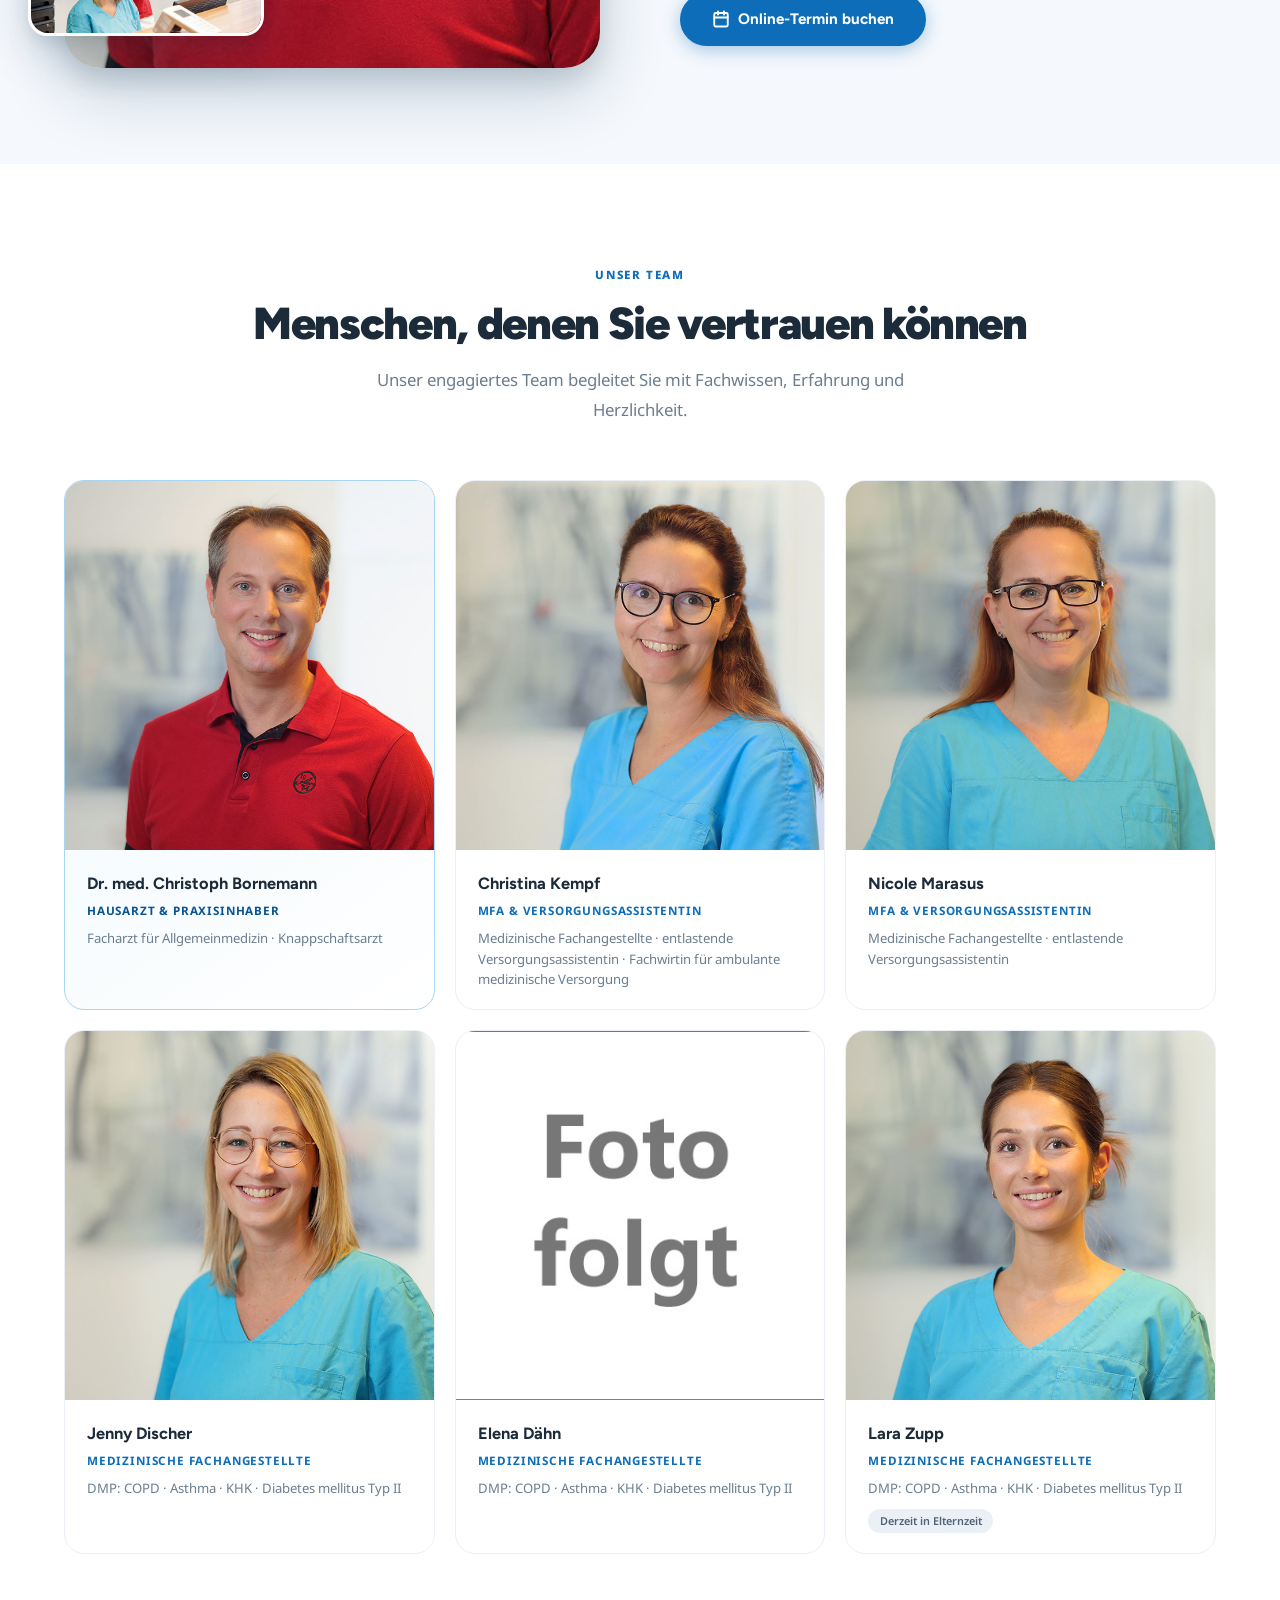
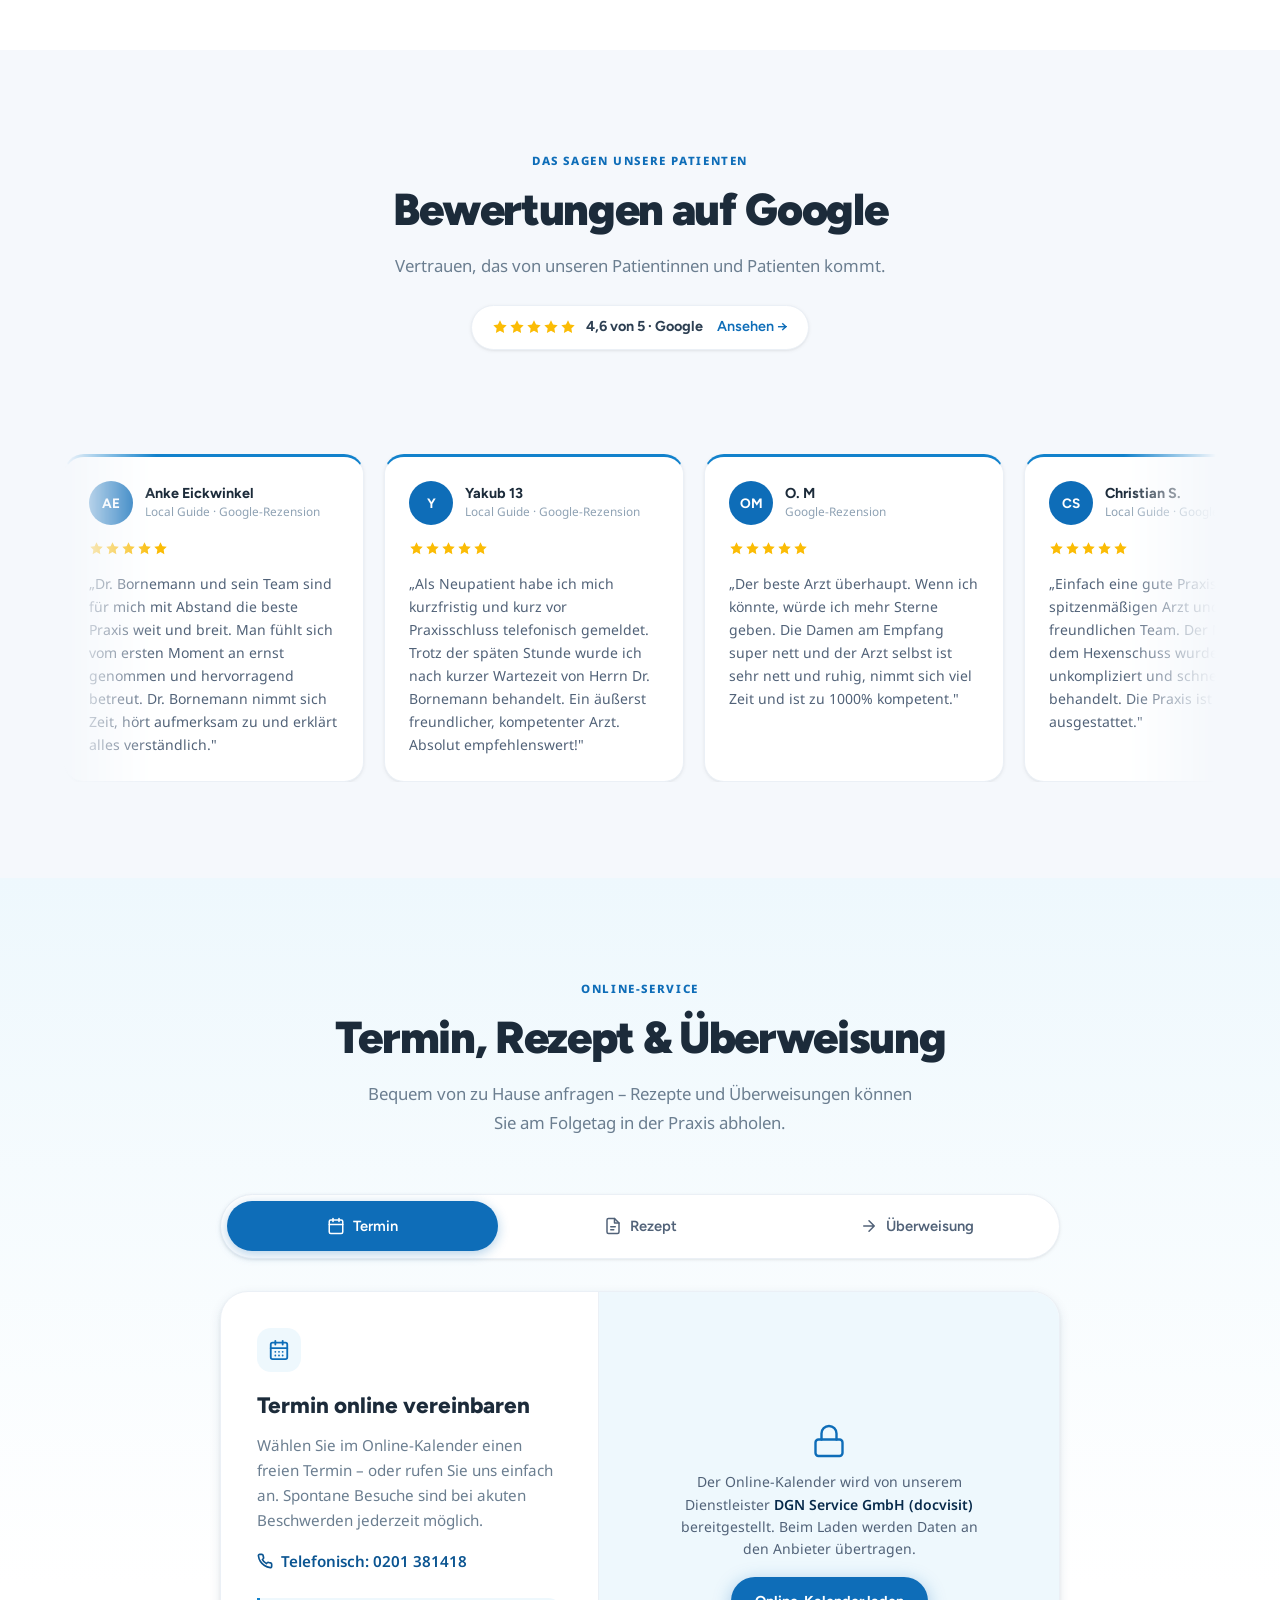
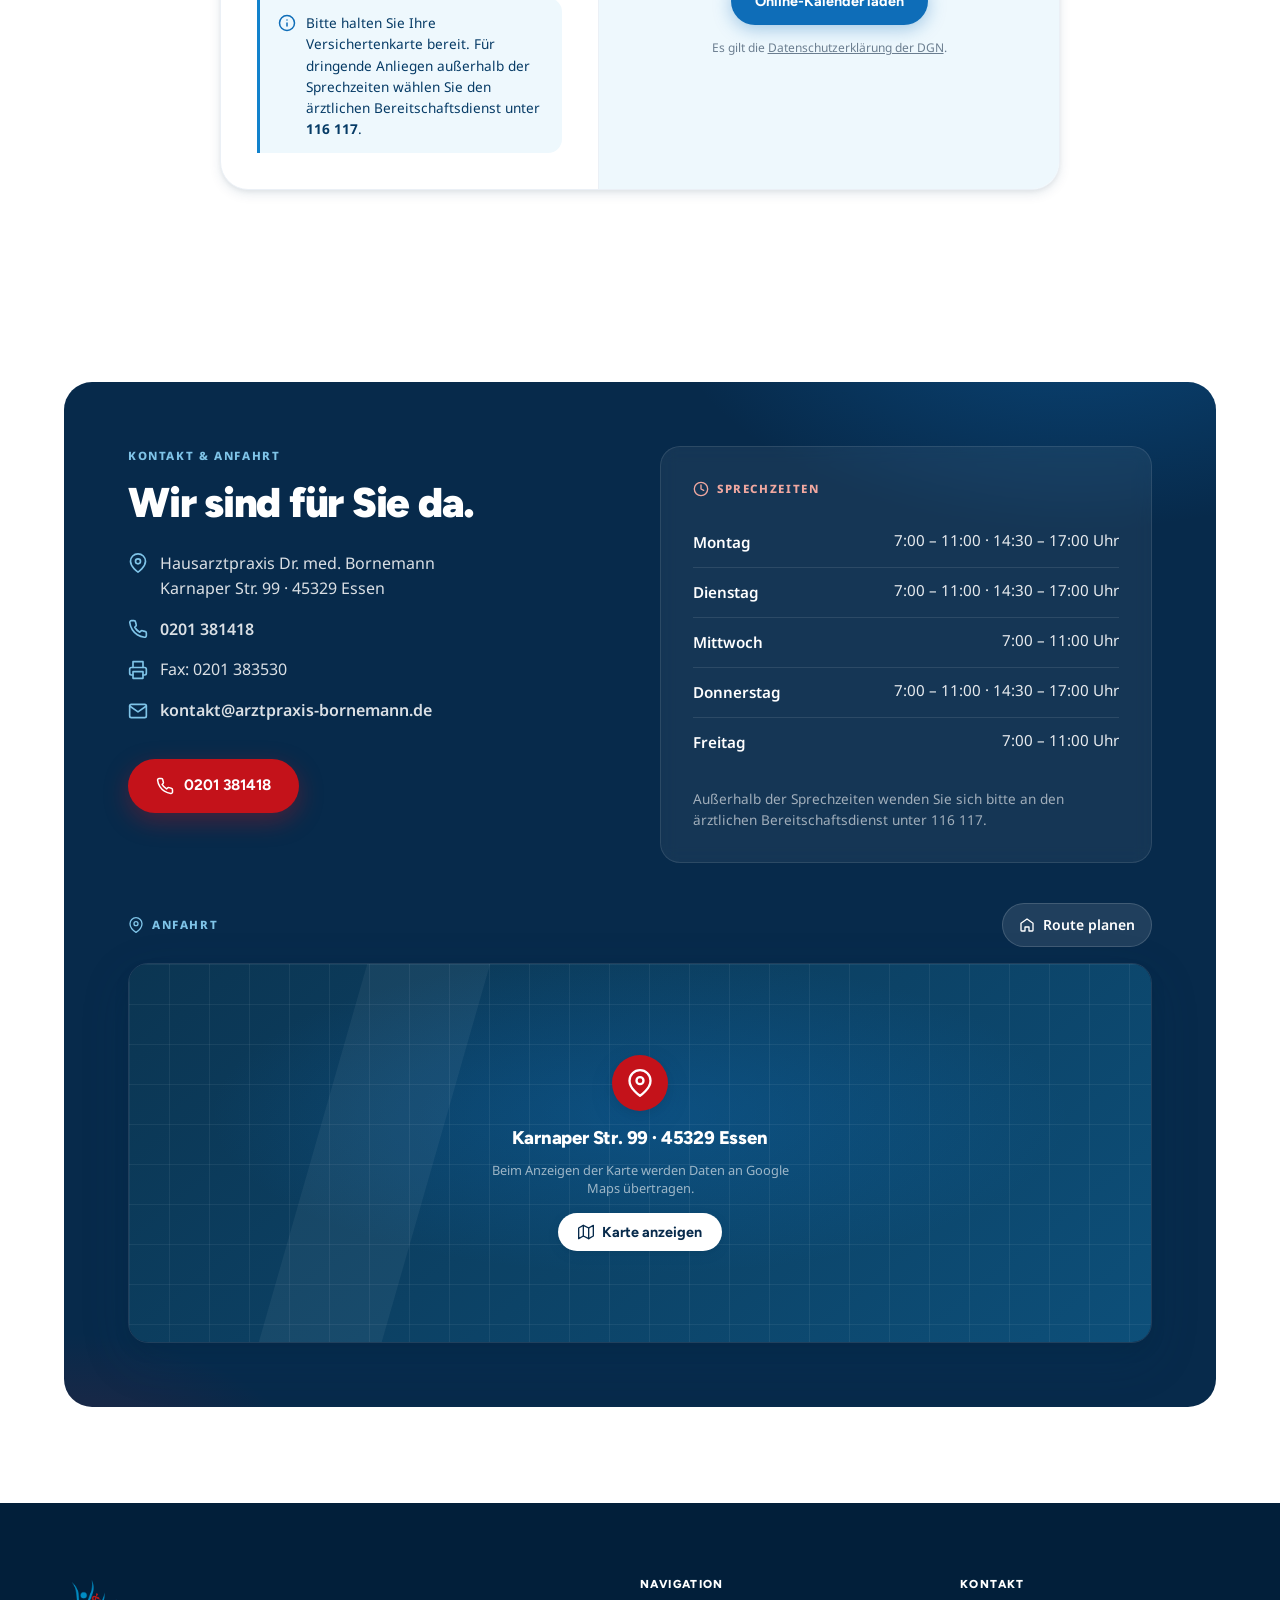
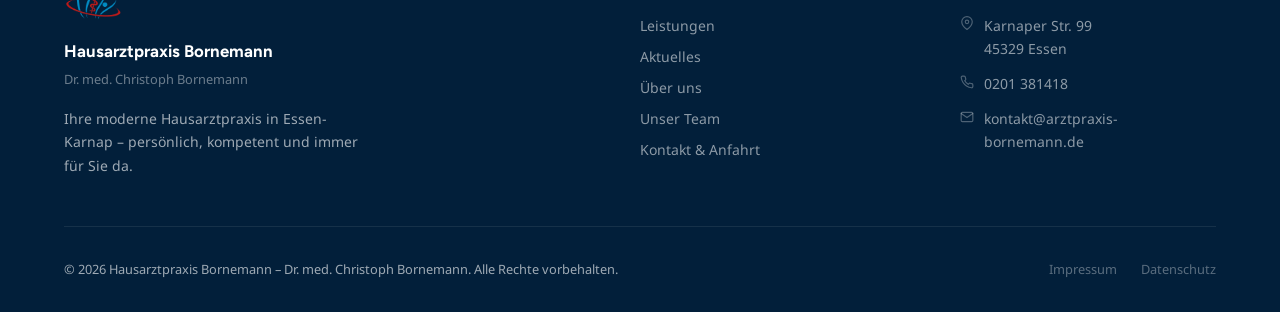
==== commit ae1b5407: "Variante 2: Bereich "Aktuelles" mit drei Meldungskarten - Neuer Abschnitt zwischen Leistungen und Ue" ====
--- a/index-2.html
+++ b/index-2.html
@@ -171,10 +171,65 @@
     /* =========================================
        NAV
     ========================================= */
-    .nav {
+    /* Fixed header = optional notice strip + nav. --notice-h is set by the
+       script (0 when the strip is hidden) so the hero can pad for both. */
+    .site-header {
       position: fixed;
       inset: 0 0 auto;
       z-index: 900;
+    }
+    :root:has(.notice-bar:not([hidden])) { --notice-h: 42px; }
+
+    /* Hinweis-Leiste — Urlaub, geänderte Sprechzeiten, Aktuelles */
+    .notice-bar {
+      background: var(--red-600);
+      color: var(--white);
+      overflow: hidden;
+      max-height: 240px;
+      transition: max-height .35s var(--ease-out), opacity .25s var(--ease-out);
+    }
+    .notice-bar[hidden] { display: none; }
+    /* once the reader scrolls into the page the strip folds away, nav stays */
+    .site-header.scrolled .notice-bar { max-height: 0; opacity: 0; }
+    .notice-inner {
+      display: flex;
+      align-items: center;
+      gap: .75rem;
+      min-height: 42px;
+      padding: .45rem 0;
+      font-size: .875rem;
+      line-height: 1.45;
+    }
+    .notice-icon { flex-shrink: 0; width: 18px; height: 18px; }
+    .notice-text { flex: 1; min-width: 0; margin: 0; }
+    .notice-text strong { font-weight: 700; }
+    .notice-text a {
+      font-weight: 600;
+      text-decoration: underline;
+      text-underline-offset: 2px;
+      transition: opacity .15s;
+    }
+    .notice-text a:hover, .notice-text a:focus-visible { opacity: .82; }
+    .notice-close {
+      flex-shrink: 0;
+      width: 36px; height: 36px;
+      margin-right: -.5rem;
+      border-radius: var(--radius-full);
+      color: var(--white);
+      display: flex; align-items: center; justify-content: center;
+      transition: background .15s, transform .15s var(--ease-spring);
+    }
+    .notice-close:hover, .notice-close:focus-visible { background: rgba(255,255,255,.16); }
+    .notice-close:focus-visible { outline: 2px solid var(--white); outline-offset: 2px; }
+    .notice-close:active { transform: scale(.92); }
+    @media (max-width: 768px) {
+      .notice-inner { align-items: flex-start; font-size: .82rem; }
+      .notice-icon  { margin-top: .2rem; }
+    }
+    @media (prefers-reduced-motion: reduce) { .notice-bar { transition: none; } }
+
+    .nav {
+      position: relative;
       height: var(--nav-h);
       display: flex;
       align-items: center;
@@ -349,7 +404,7 @@
       align-items: flex-end;   /* copy sits in the lower half, over the scrubs and the white fade */
       overflow: hidden;
       background: var(--gray-100);
-      padding-top: var(--nav-h);
+      padding-top: calc(var(--nav-h) + var(--notice-h, 0px));
     }
     /* flex child: keep the container full width, otherwise it shrink-wraps
        the copy and floats it to the middle of the photo */
@@ -569,6 +624,78 @@
     }
     .section-hdr { text-align: center; margin-bottom: 3.5rem; }
     .section-hdr .section-lead { margin: 0 auto; }
+
+    /* =========================================
+       AKTUELLES — short practice news, max. 3 cards, newest first
+    ========================================= */
+    .section-news {
+      background: var(--blue-50);
+      padding: 4.5rem 0;
+    }
+    .section-news .section-hdr { margin-bottom: 2.5rem; }
+    .news-grid {
+      display: grid;
+      grid-template-columns: repeat(3, 1fr);
+      gap: 1.25rem;
+    }
+    .news-card {
+      background: var(--white);
+      border: 1px solid var(--blue-100);
+      border-radius: var(--radius-lg);
+      padding: 1.5rem 1.625rem;
+      display: flex;
+      flex-direction: column;
+      gap: .5rem;
+      transition:
+        transform .25s var(--ease-spring),
+        box-shadow .25s var(--ease-spring),
+        border-color .25s;
+    }
+    .news-card:hover {
+      transform: translateY(-4px);
+      box-shadow: var(--shadow-lg);
+      border-color: var(--blue-200);
+    }
+    .news-date {
+      font-size: .72rem;
+      font-weight: 700;
+      text-transform: uppercase;
+      letter-spacing: .1em;
+      color: var(--blue-600);
+    }
+    .news-title {
+      font-family: var(--font-display);
+      font-weight: 700;
+      font-size: 1.05rem;
+      line-height: 1.3;
+      color: var(--gray-900);
+    }
+    .news-text {
+      font-size: .875rem;
+      line-height: 1.6;
+      color: var(--gray-600);
+    }
+    .news-link {
+      margin-top: auto;
+      padding-top: .5rem;
+      display: inline-flex;
+      align-items: center;
+      gap: .35rem;
+      font-family: var(--font-display);
+      font-size: .85rem;
+      font-weight: 700;
+      color: var(--blue-700);
+      transition: color .15s;
+    }
+    .news-link svg { width: 15px; height: 15px; transition: transform .2s var(--ease-spring); }
+    .news-link:hover, .news-link:focus-visible { color: var(--blue-800); }
+    .news-link:hover svg, .news-link:focus-visible svg { transform: translateX(3px); }
+    .news-link:focus-visible { outline: 2px solid var(--blue-500); outline-offset: 3px; border-radius: 4px; }
+    .news-link:active svg { transform: translateX(1px); }
+    @media (max-width: 768px) {
+      .section-news { padding: 3.5rem 0; }
+      .news-grid { grid-template-columns: 1fr; gap: .875rem; }
+    }
 
     /* =========================================
        SERVICES GRID
@@ -1834,8 +1961,36 @@
 
   <a href="#main" class="skip-link">Zum Inhalt springen</a>
 
-  <!-- ===================== NAV ===================== -->
-  <header>
+  <!-- ===================== HEADER: HINWEIS + NAV ===================== -->
+  <header class="site-header" id="siteHeader">
+
+    <!-- ==============================================================
+         AKTUELLER HINWEIS  (Urlaub, geänderte Sprechzeiten, Aktuelles)
+         --------------------------------------------------------------
+         • Text im <p class="notice-text"> anpassen.
+         • data-from / data-until (Format JJJJ-MM-TT): die Leiste wird nur
+           in diesem Zeitraum angezeigt und verschwindet danach von selbst.
+           Attribut weglassen = keine Begrenzung.
+         • Leiste komplett aus: hidden ergänzen ->  <div class="notice-bar" hidden ...>
+         • Besucher können die Leiste mit dem Kreuz schließen (bis zum
+           nächsten Besuch); ein neuer Text wird wieder angezeigt.
+         ============================================================== -->
+    <div class="notice-bar" id="noticeBar" role="region" aria-label="Aktueller Hinweis"
+         data-from="2026-09-01" data-until="2026-10-30">
+      <div class="container">
+        <div class="notice-inner">
+          <svg class="notice-icon" viewBox="0 0 24 24" fill="none" stroke="currentColor" stroke-width="2.2" stroke-linecap="round" stroke-linejoin="round" aria-hidden="true"><rect x="3" y="4" width="18" height="18" rx="2"/><line x1="16" y1="2" x2="16" y2="6"/><line x1="8" y1="2" x2="8" y2="6"/><line x1="3" y1="10" x2="21" y2="10"/></svg>
+          <p class="notice-text">
+            <strong>Urlaub:</strong> Die Praxis ist vom <strong>19. bis 30. Oktober 2026</strong> geschlossen.
+            Vertretung: MVZ Karnap (Dr. Rust &amp; Dr. Hansen) · Notfall: <a href="tel:116117">116 117</a>
+          </p>
+          <button type="button" class="notice-close" id="noticeClose" aria-label="Hinweis ausblenden">
+            <svg width="18" height="18" viewBox="0 0 24 24" fill="none" stroke="currentColor" stroke-width="2.5" stroke-linecap="round" aria-hidden="true"><path d="M18 6L6 18M6 6l12 12"/></svg>
+          </button>
+        </div>
+      </div>
+    </div>
+
     <nav class="nav" id="nav" aria-label="Hauptnavigation">
       <div class="container">
         <div class="nav-wrap">
@@ -1853,6 +2008,7 @@
 
           <ul class="nav-links" role="list">
             <li><a href="#leistungen">Leistungen</a></li>
+            <li><a href="#aktuelles">Aktuelles</a></li>
             <li><a href="#ueber-uns">Über uns</a></li>
             <li><a href="#team">Team</a></li>
             <li><a href="#service" class="nav-tab-link" data-tab="termin">Termine</a></li>
@@ -1877,6 +2033,7 @@
 
         <nav class="nav-drawer" id="navDrawer" aria-label="Mobile Navigation">
           <a href="#leistungen">Leistungen</a>
+          <a href="#aktuelles">Aktuelles</a>
           <a href="#ueber-uns">Über uns</a>
           <a href="#team">Team</a>
           <a href="#service" class="nav-tab-link" data-tab="termin">Termine</a>
@@ -2035,6 +2192,66 @@
             </div>
             <h3 class="svc-name">Lungenfunktion &amp; Notfall</h3>
             <p class="svc-desc">Lungenfunktionsprüfung sowie Notfallbehandlung mit schneller Labordiagnostik – auch Unfall-Nachversorgung.</p>
+          </article>
+
+        </div>
+      </div>
+    </section>
+
+    <!-- ===================== AKTUELLES ===================== -->
+    <!-- ==============================================================
+         AKTUELLES — kurze Meldungen aus der Praxis
+         --------------------------------------------------------------
+         • Neueste Meldung zuerst. Für einen neuen Eintrag eine
+           <article class="news-card">-Karte kopieren und Datum, Überschrift
+           und Text anpassen; das datetime-Attribut im Format JJJJ-MM-TT.
+         • Höchstens 3 Karten – die älteste löschen, wenn eine neue kommt.
+         • Der Link am Ende ist optional (z. B. #service, #kontakt oder tel:).
+         • Für Dringendes (Urlaub, Schließtage) bitte die rote Leiste oben nutzen.
+         ============================================================== -->
+    <section class="section section-news" id="aktuelles" aria-labelledby="news-h2">
+      <div class="container">
+        <header class="section-hdr">
+          <span class="section-kicker anim-up">Aktuelles</span>
+          <h2 class="section-h2 anim-up d1" id="news-h2">Neues aus der Praxis</h2>
+        </header>
+
+        <div class="news-grid">
+
+          <article class="news-card anim-up d1">
+            <time class="news-date" datetime="2026-09-15">15. September 2026</time>
+            <h3 class="news-title">Grippeschutzimpfung ab Oktober</h3>
+            <p class="news-text">
+              Ab Oktober impfen wir wieder gegen Grippe – empfohlen ab 60 Jahren, bei chronischen
+              Erkrankungen und in der Schwangerschaft. Bitte Impfausweis mitbringen.
+            </p>
+            <a class="news-link" href="#service">Termin vereinbaren
+              <svg viewBox="0 0 24 24" fill="none" stroke="currentColor" stroke-width="2.5" stroke-linecap="round" stroke-linejoin="round" aria-hidden="true"><path d="M5 12h14M12 5l7 7-7 7"/></svg>
+            </a>
+          </article>
+
+          <article class="news-card anim-up d2">
+            <time class="news-date" datetime="2026-09-01">1. September 2026</time>
+            <h3 class="news-title">Rezepte &amp; Überweisungen online vorbestellen</h3>
+            <p class="news-text">
+              Wiederholungsrezepte und Überweisungen können Sie jetzt über unsere Website
+              vorbestellen – am Folgetag liegen sie an der Anmeldung für Sie bereit.
+            </p>
+            <a class="news-link" href="#service">Zum Formular
+              <svg viewBox="0 0 24 24" fill="none" stroke="currentColor" stroke-width="2.5" stroke-linecap="round" stroke-linejoin="round" aria-hidden="true"><path d="M5 12h14M12 5l7 7-7 7"/></svg>
+            </a>
+          </article>
+
+          <article class="news-card anim-up d3">
+            <time class="news-date" datetime="2026-08-17">17. August 2026</time>
+            <h3 class="news-title">Verstärkung im Team</h3>
+            <p class="news-text">
+              Wir freuen uns, Elena Dähn als Medizinische Fachangestellte in unserem Team zu
+              begrüßen. Herzlich willkommen!
+            </p>
+            <a class="news-link" href="#team">Unser Team
+              <svg viewBox="0 0 24 24" fill="none" stroke="currentColor" stroke-width="2.5" stroke-linecap="round" stroke-linejoin="round" aria-hidden="true"><path d="M5 12h14M12 5l7 7-7 7"/></svg>
+            </a>
           </article>
 
         </div>
@@ -2753,6 +2970,7 @@
           <div class="footer-col-hd">Navigation</div>
           <nav class="footer-nav" aria-label="Footer Navigation">
             <a href="#leistungen">Leistungen</a>
+            <a href="#aktuelles">Aktuelles</a>
             <a href="#ueber-uns">Über uns</a>
             <a href="#team">Unser Team</a>
             <a href="#kontakt">Kontakt &amp; Anfahrt</a>
@@ -2855,13 +3073,46 @@
       setTimeout(finish, 4000);
     })();
 
-    // Nav: stick on scroll
+    // Nav: stick on scroll; notice strip folds away once the reader is in the page
     const nav = document.getElementById('nav');
+    const siteHeader = document.getElementById('siteHeader');
     function onScroll() {
       nav.classList.toggle('stuck', window.scrollY > 16);
+      siteHeader.classList.toggle('scrolled', window.scrollY > 80);
     }
     window.addEventListener('scroll', onScroll, { passive: true });
     onScroll();
+
+    // Hinweis-Leiste: only inside data-from/data-until, closable per session,
+    // and its height feeds the hero padding via --notice-h
+    (function () {
+      var bar = document.getElementById('noticeBar');
+      function setNoticeVar() {
+        var h = (bar && !bar.hidden) ? bar.scrollHeight : 0;
+        document.documentElement.style.setProperty('--notice-h', h + 'px');
+      }
+      if (bar) {
+        var today = new Date(); today.setHours(0, 0, 0, 0);
+        var from  = bar.getAttribute('data-from');
+        var until = bar.getAttribute('data-until');
+        var inWindow = (!from  || new Date(from  + 'T00:00:00') <= today) &&
+                       (!until || today <= new Date(until + 'T00:00:00'));
+        var key = 'noticeClosed:' + bar.textContent.replace(/\s+/g, ' ').trim();
+        var closed = false;
+        try { closed = sessionStorage.getItem(key) === '1'; } catch (e) {}
+        if (!inWindow || closed) bar.hidden = true;
+        document.getElementById('noticeClose').addEventListener('click', function () {
+          bar.hidden = true;
+          try { sessionStorage.setItem(key, '1'); } catch (e) {}
+          setNoticeVar();
+        });
+      }
+      setNoticeVar();
+      window.addEventListener('resize', setNoticeVar);
+      // text reflows when the web font arrives or the strip changes size
+      if (bar && window.ResizeObserver) new ResizeObserver(setNoticeVar).observe(bar);
+      if (document.fonts && document.fonts.ready) document.fonts.ready.then(setNoticeVar);
+    })();
 
     // Mobile nav toggle
     const burger = document.getElementById('navBurger');
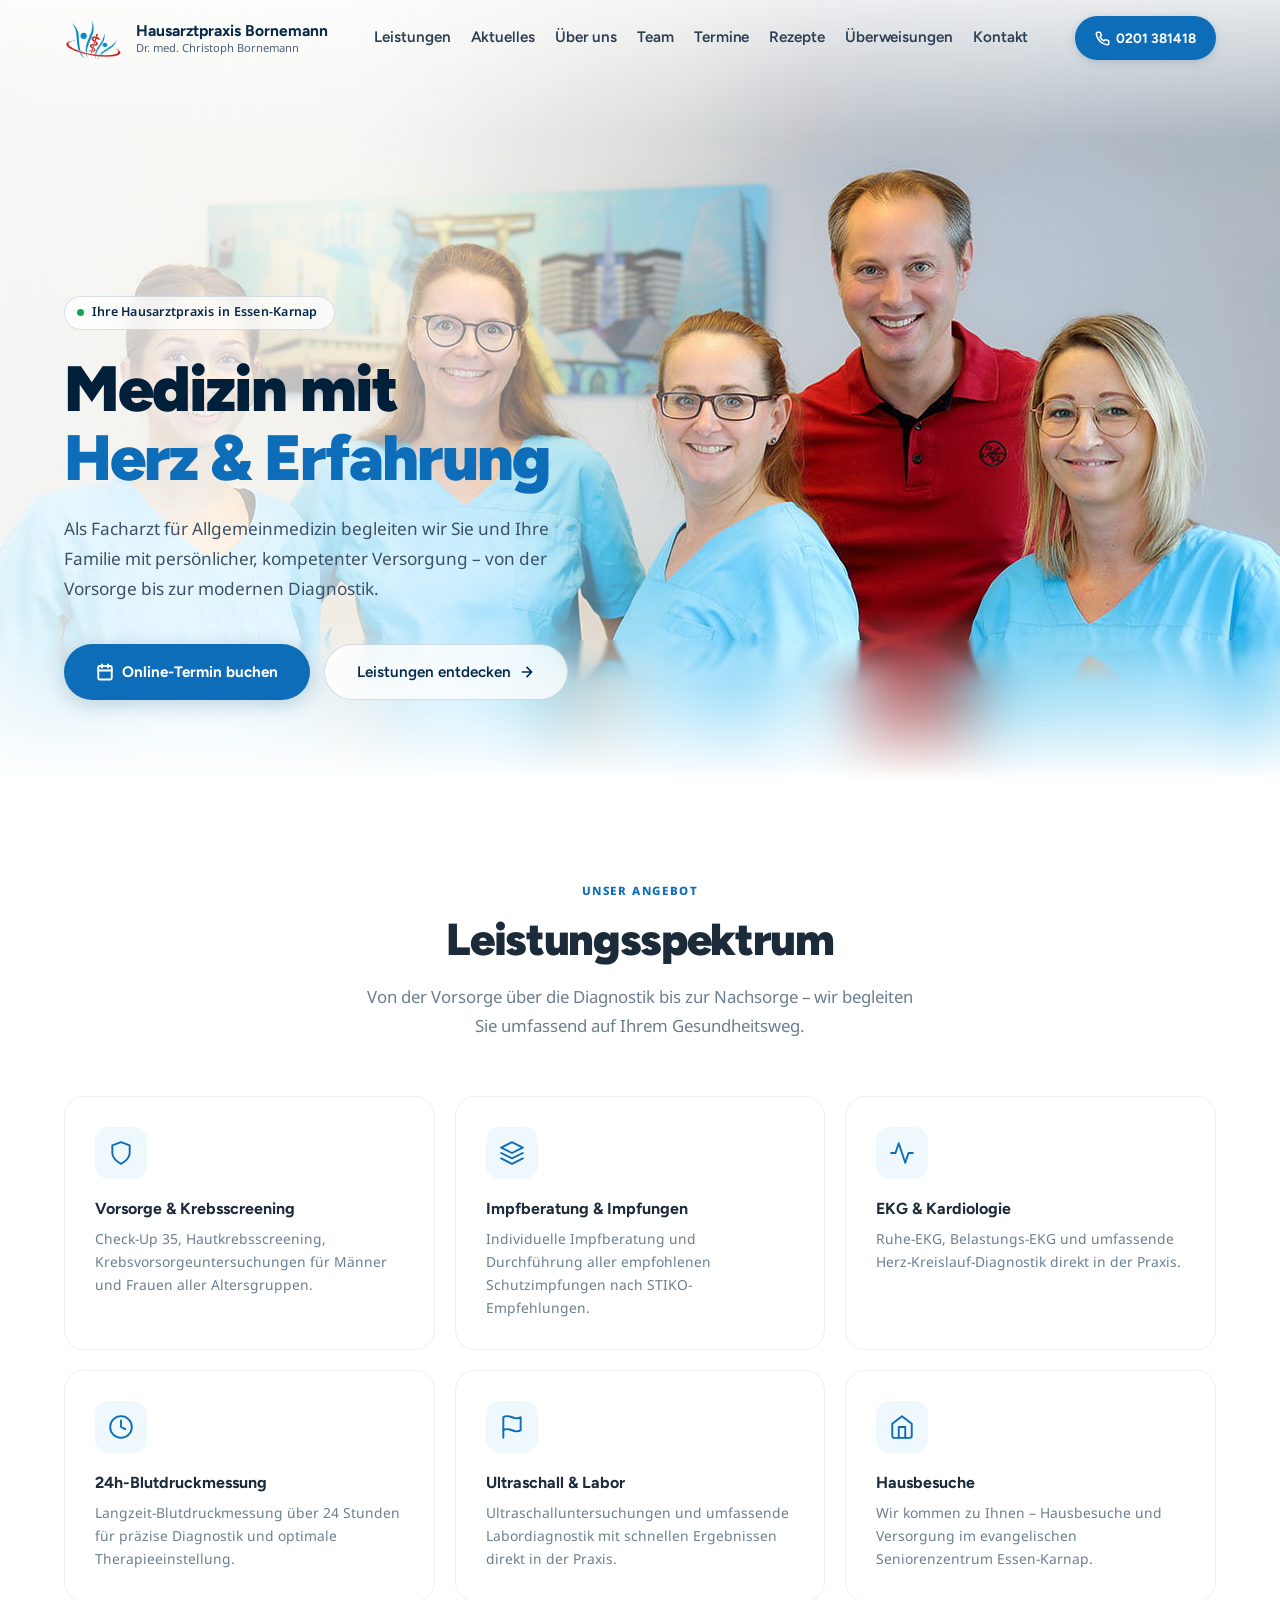
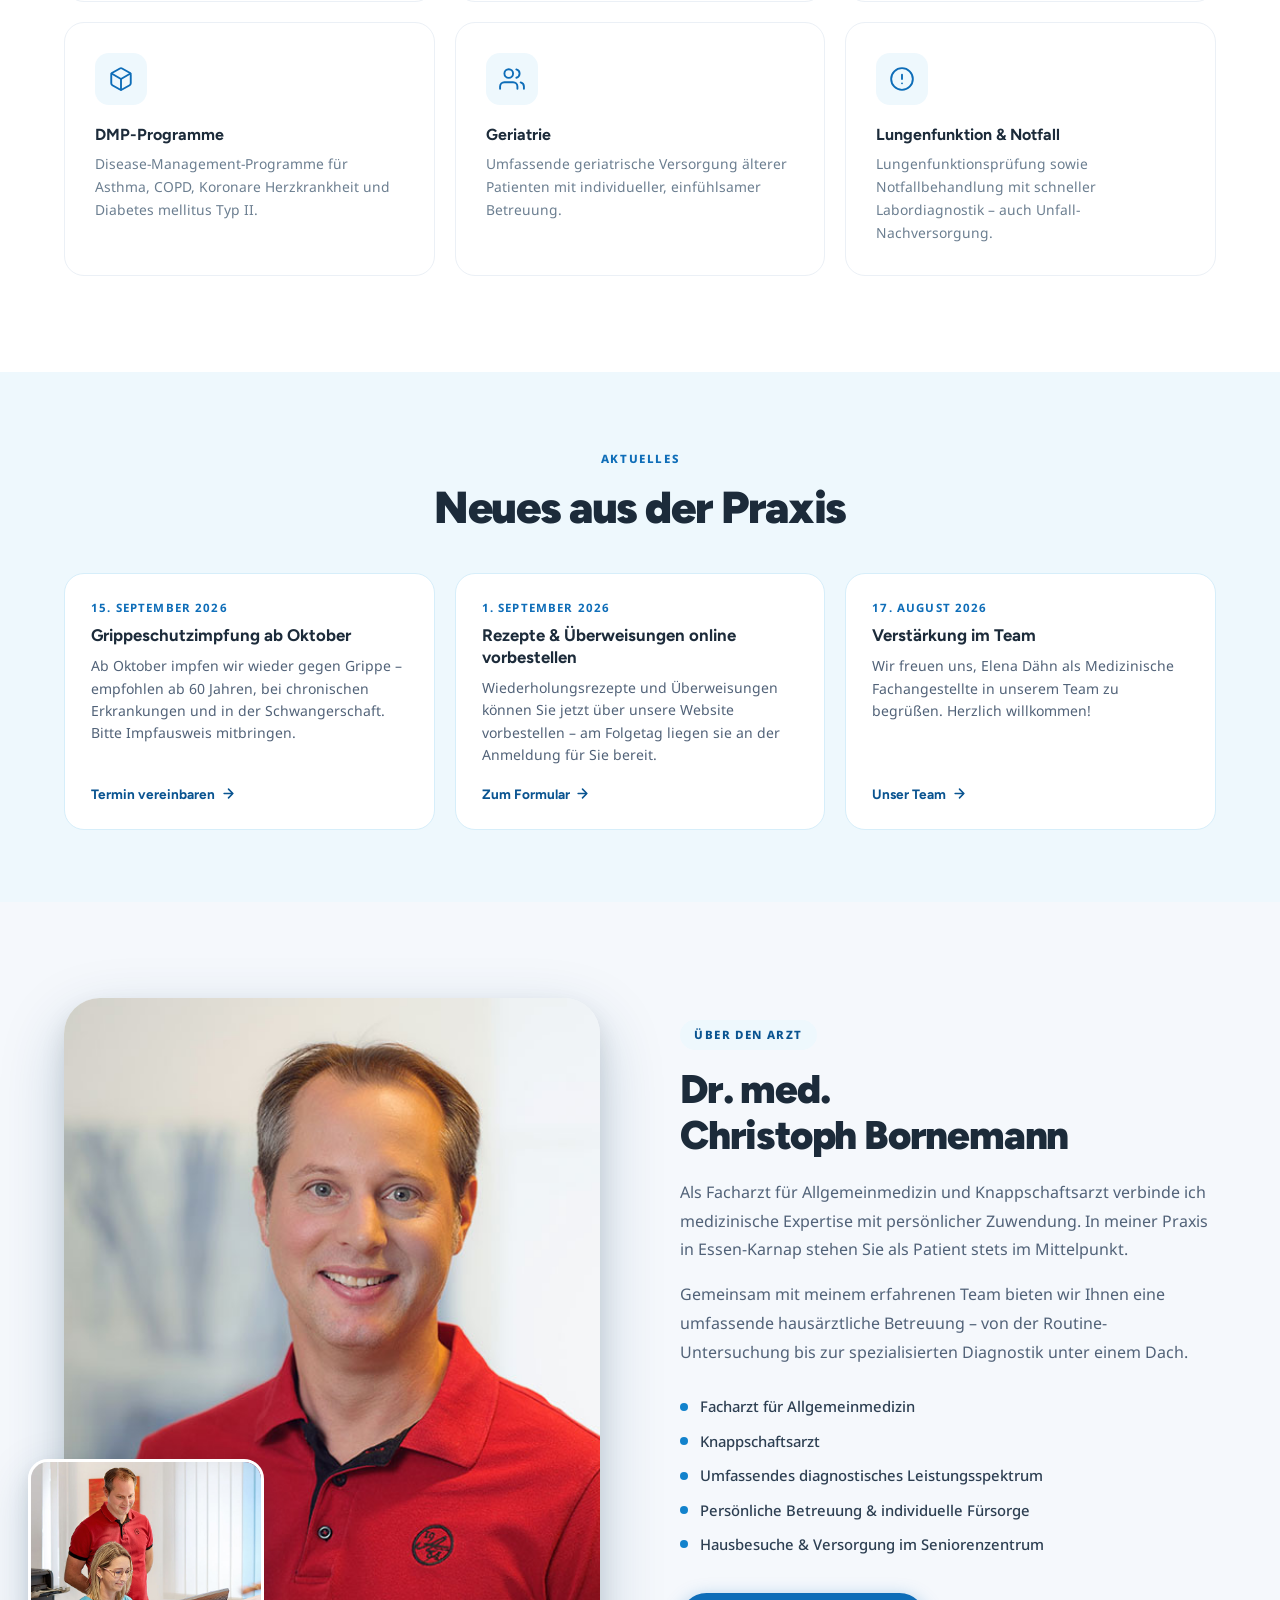
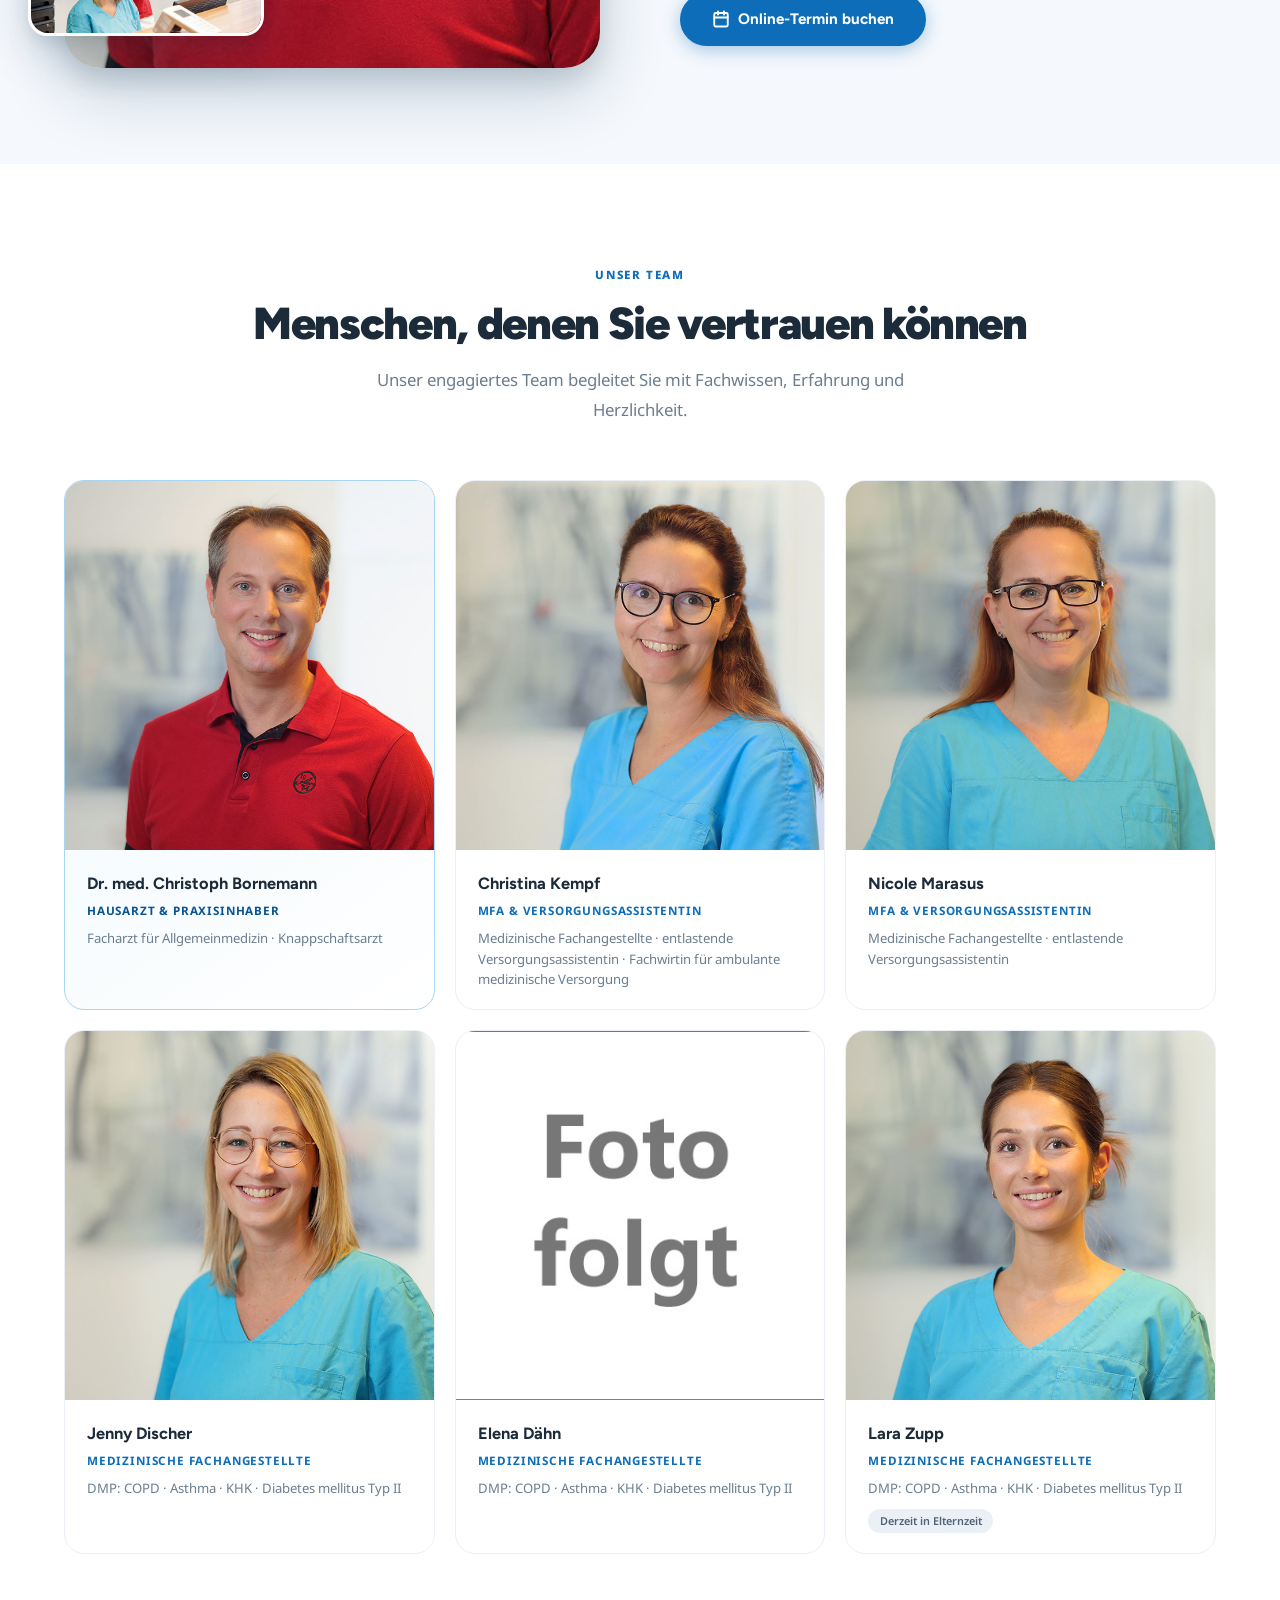
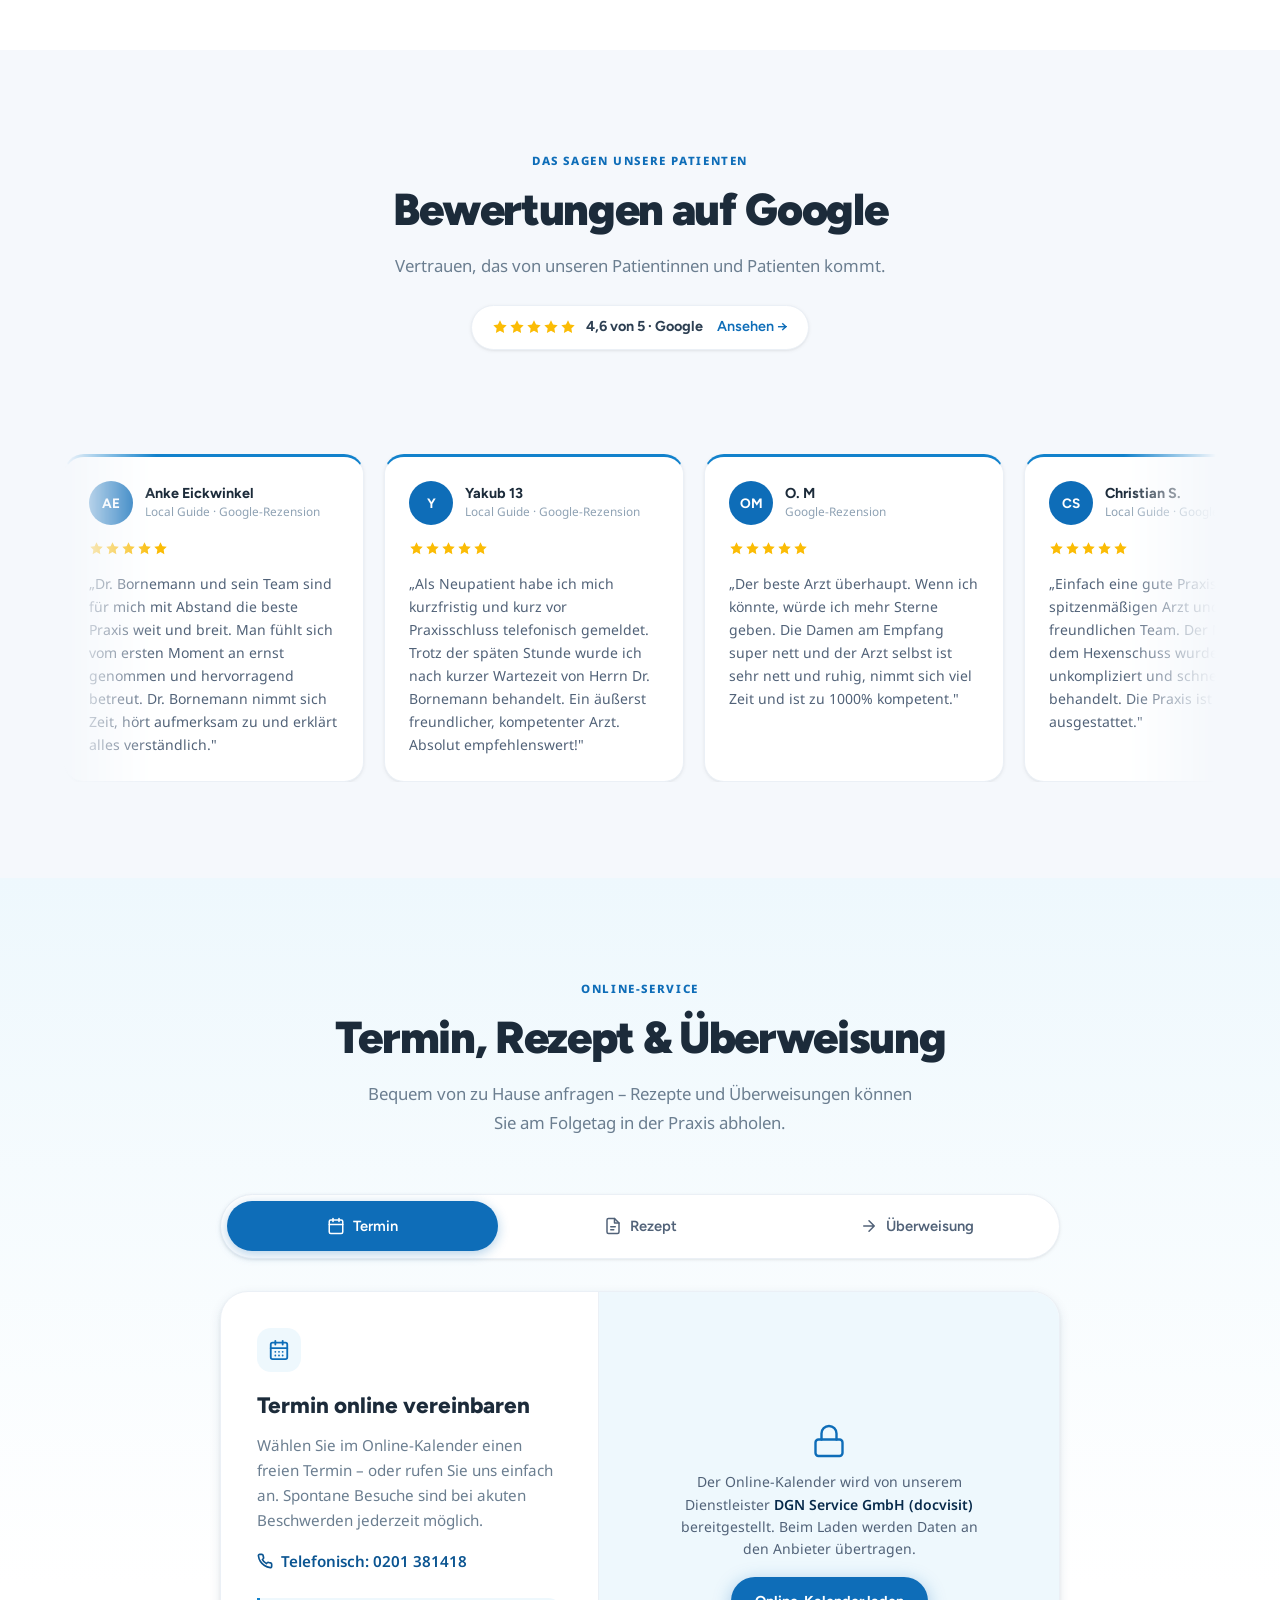
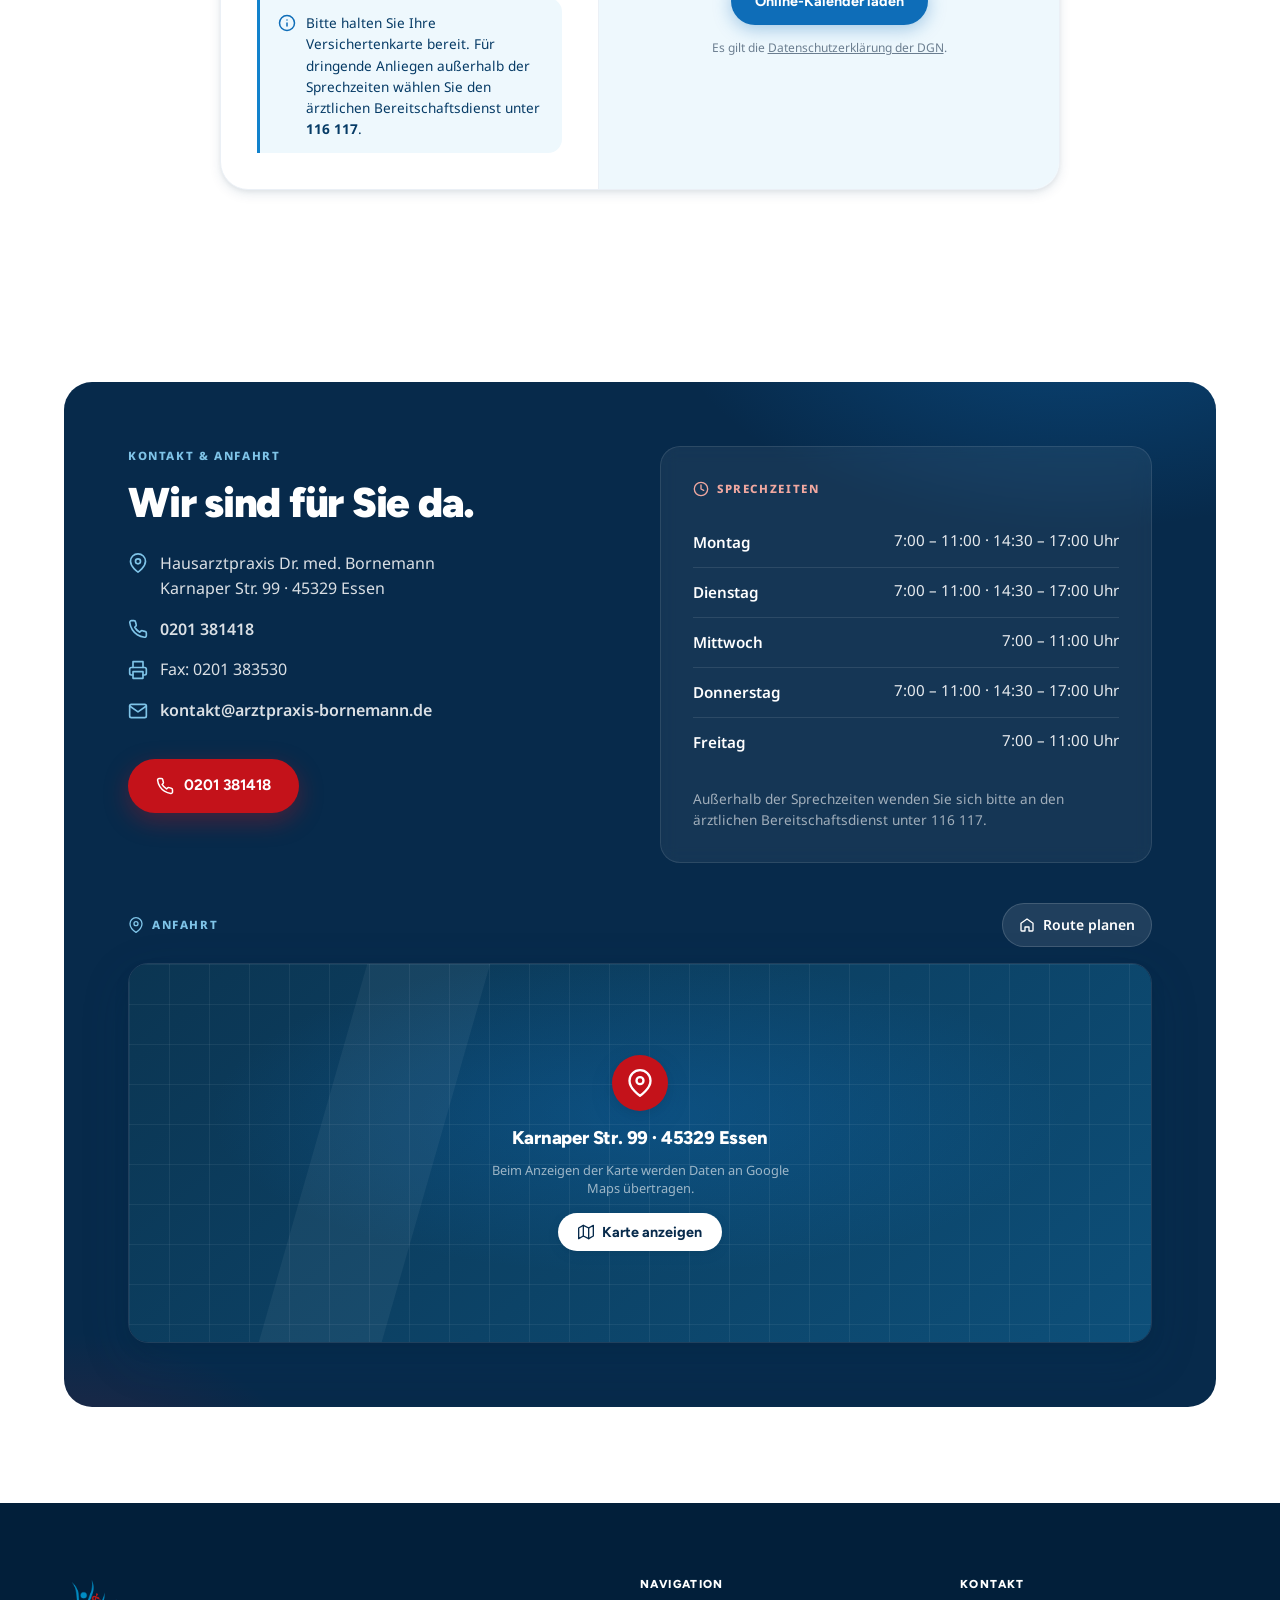
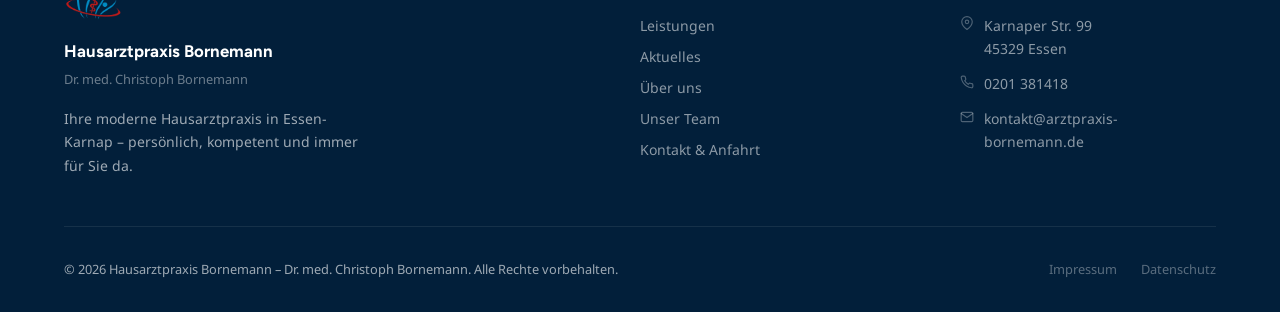
==== commit 26509766: "Variante 2: Menuepunkte groesser und fetter (15,2 px, Semibold); Telefon-Button nicht mehr stauchbar" ====
--- a/index-2.html
+++ b/index-2.html
@@ -294,11 +294,12 @@
     }
     .nav-links a {
       font-family: var(--font-display);
-      font-weight: 500;
-      font-size: .84rem;
+      font-weight: 600;
+      font-size: .95rem;
+      letter-spacing: -.005em;
       white-space: nowrap;
-      color: var(--gray-700);
-      padding: .5rem .6rem;
+      color: var(--gray-800);
+      padding: .5rem .5rem;
       border-radius: var(--radius-sm);
       transition: color .15s, background .15s;
       min-height: 44px;
@@ -322,6 +323,7 @@
       align-items: center;
       gap: .4rem;
       white-space: nowrap;
+      flex-shrink: 0;
       background: var(--blue-600);
       color: var(--white);
       box-shadow: 0 2px 8px rgba(6,59,102,.18);
